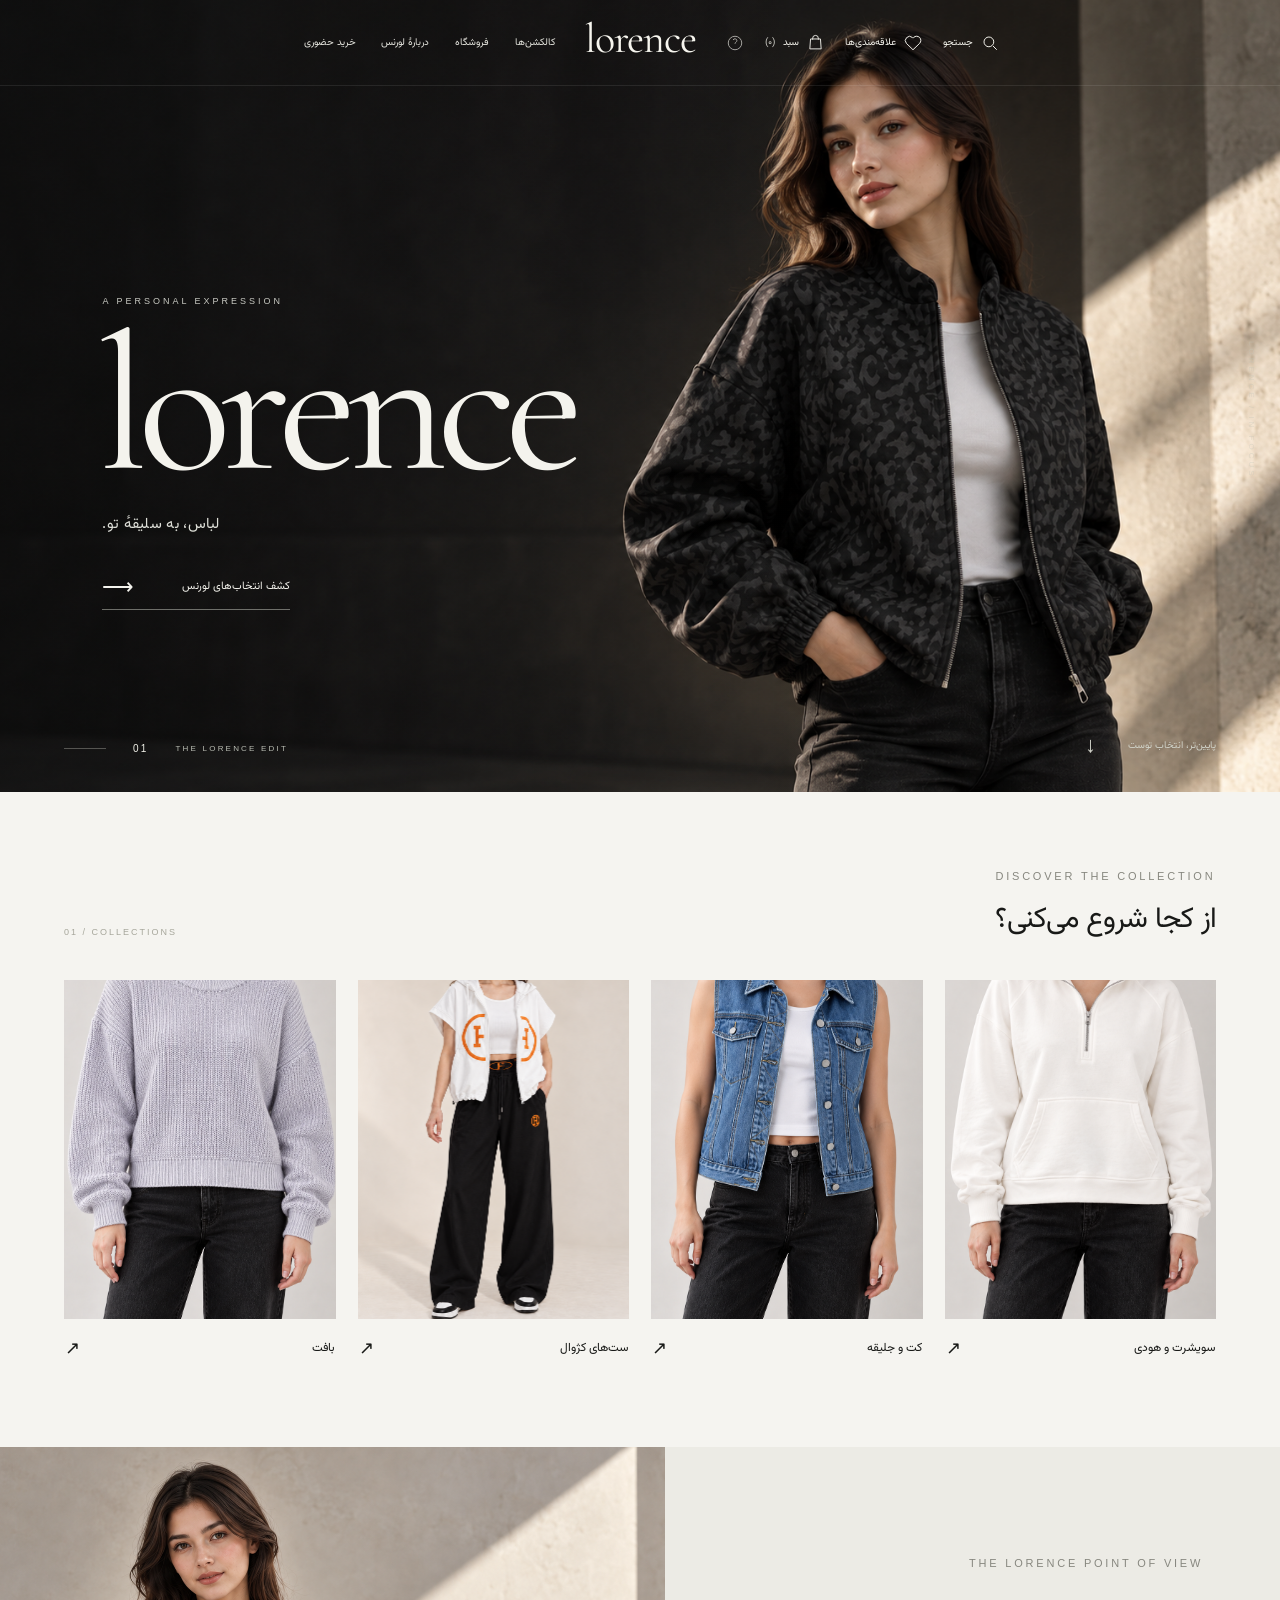
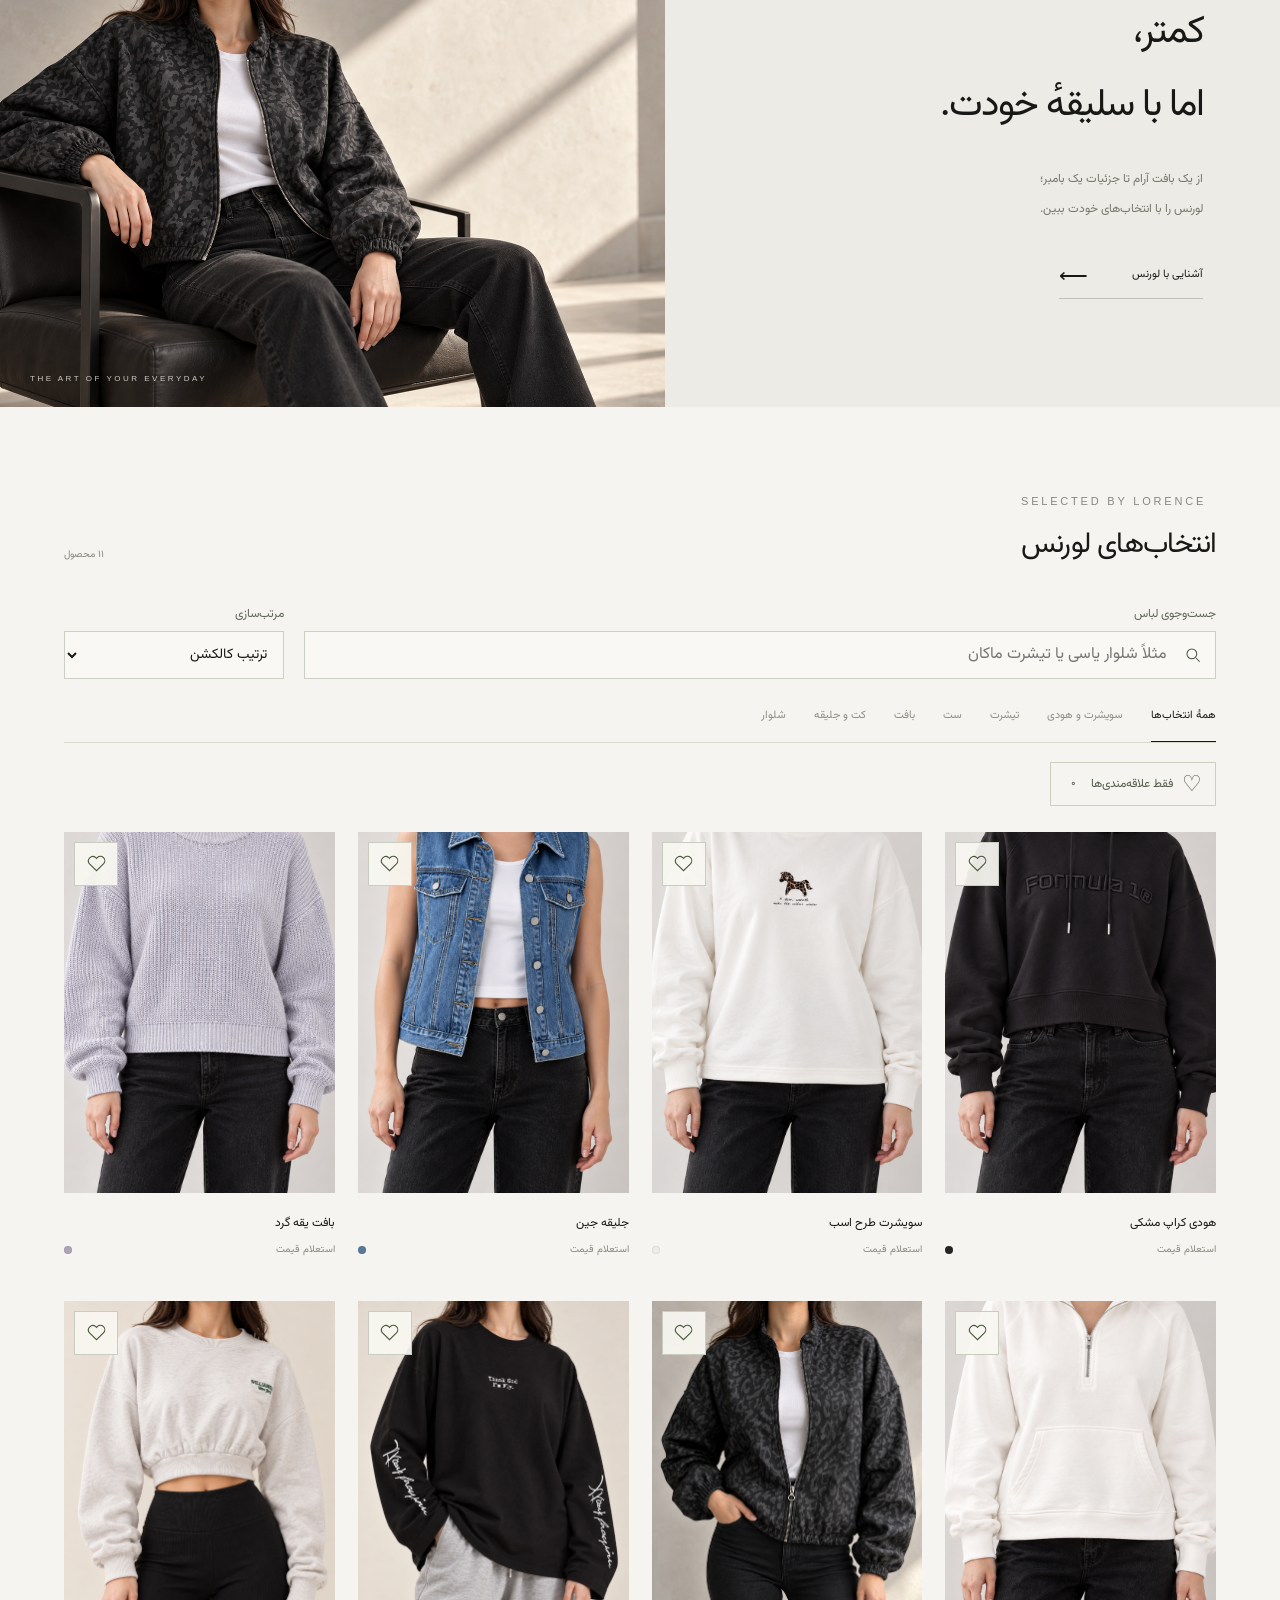
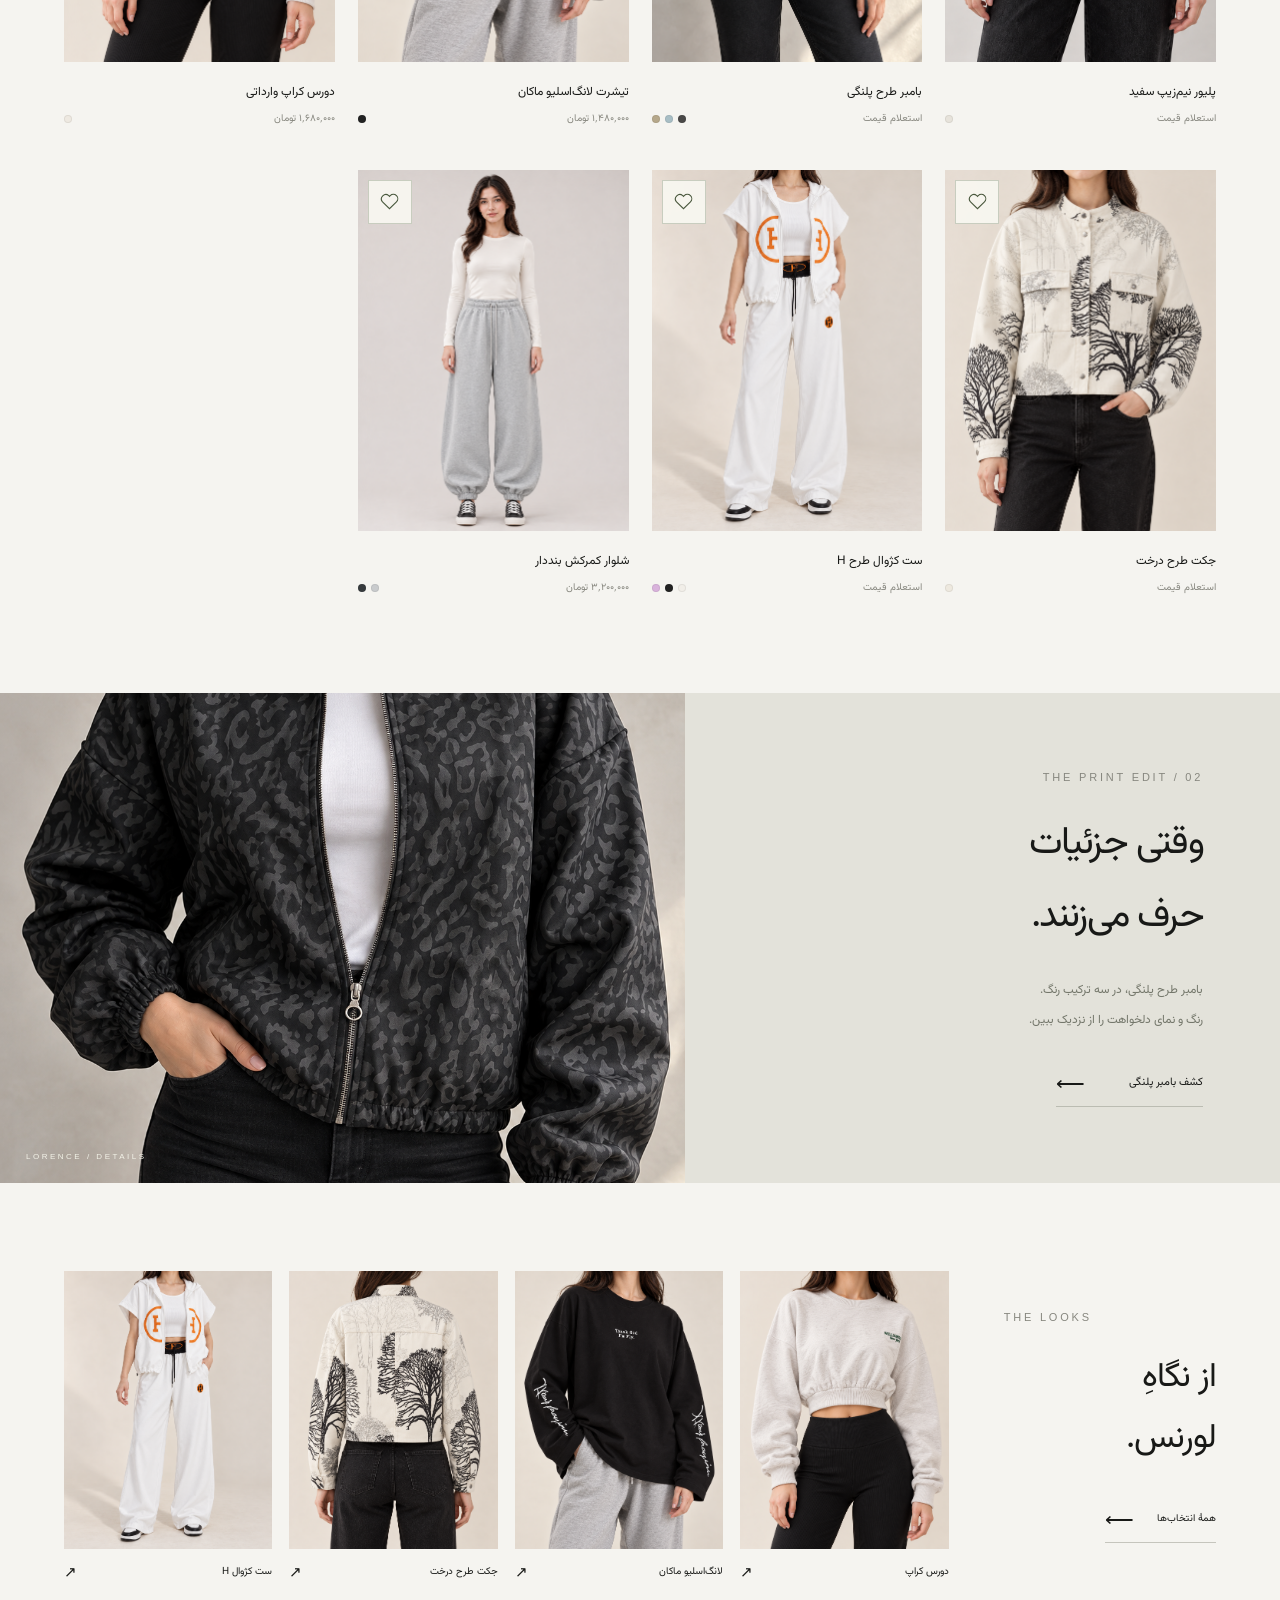
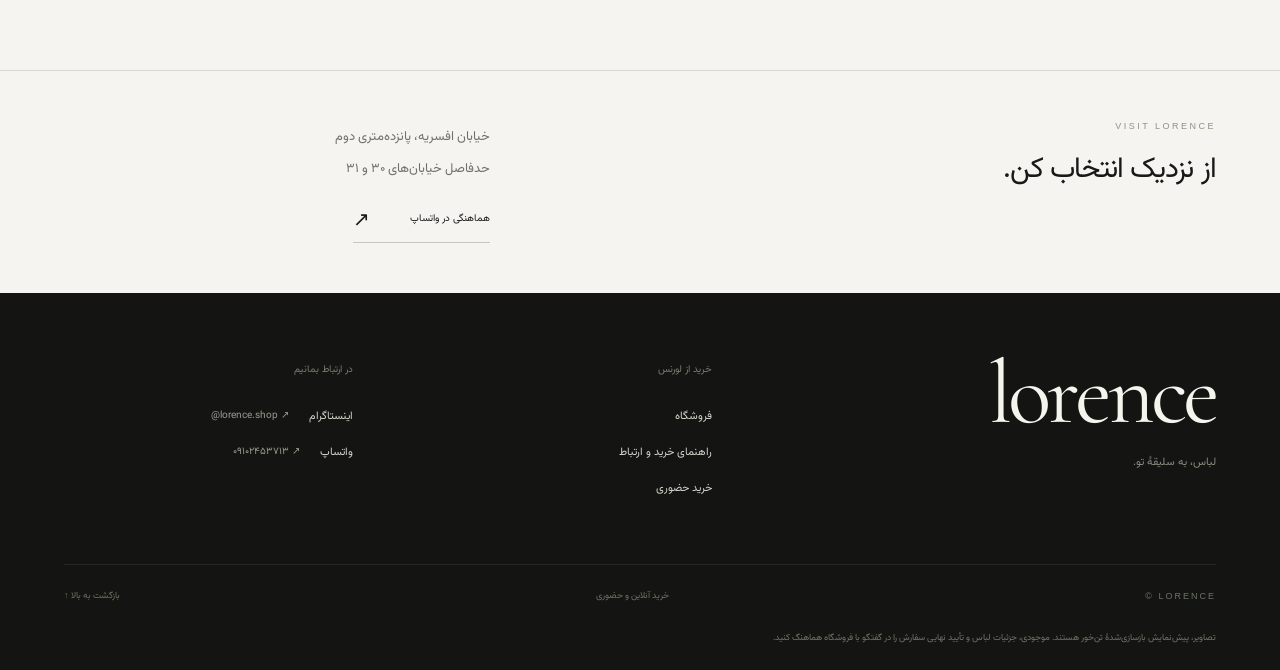
==== index.html @ 07d27336 "Add two-color drawstring trousers at 3200000 toman" ====
<!doctype html>
<html lang="fa" dir="rtl"><meta charset="utf-8"><meta name="viewport" content="width=device-width, initial-scale=1"><title>LORENCE — لورنس</title>
<style>
*{box-sizing:border-box}html{scroll-behavior:smooth}body{margin:0;background:#f8f6f2;color:#22201e;font:15px Tahoma,Arial,sans-serif}button,a,input{font:inherit}button,a{cursor:pointer}a{color:inherit;text-decoration:none}button{color:inherit}header{height:82px;background:#20201e;color:#fff;display:flex;align-items:center;justify-content:space-between;padding:0 5%;gap:30px}.logo{font:26px Arial;letter-spacing:9px;direction:ltr}nav{display:flex;gap:36px;font-size:13px}.tools{display:flex;gap:22px}.tools button{background:none;border:0;color:white;font-size:22px}.hero{height:620px;position:relative;overflow:hidden;background:#ddd5cb;direction:ltr}.hero .photo{position:absolute;right:0;top:0;width:60%;height:100%;overflow:hidden}.hero img{position:absolute;width:100%;height:210%;object-fit:cover;top:-70%}.hero .photo:after{content:'';position:absolute;inset:0;background:linear-gradient(90deg,#ddd5cb,transparent 35%)}.hero-copy{position:absolute;left:6%;top:22%;z-index:1}.eyebrow{font:11px Arial;letter-spacing:4px}.hero h1{font:clamp(55px,9vw,140px) Arial;letter-spacing:8px;margin:22px 0 38px;font-weight:400}.cta{background:#22201e;color:white;padding:16px 30px;border:1px solid #22201e;display:inline-flex;gap:45px;font-size:13px;direction:rtl}.hero-count{position:absolute;left:6%;bottom:35px;display:flex;align-items:center;gap:16px;font:12px Arial;letter-spacing:3px}.hero-count:after{content:'';height:1px;width:90px;background:#393731}.section{max-width:1320px;margin:auto;padding:65px 5%}.categories{display:flex;justify-content:center;gap:80px;padding-top:10px;padding-bottom:55px;border-bottom:1px solid #d9d3ca}.category{border:0;background:none;text-align:center}.round{width:106px;height:106px;border-radius:50%;overflow:hidden;position:relative;background:#e7e0d8;margin-bottom:17px}.round img{position:absolute;width:100%;height:200%;object-fit:cover;top:-66%}.section-head{display:flex;align-items:end;justify-content:space-between;margin:58px 0 28px}.section-head h2{font-size:27px;font-weight:400;margin:8px 0}.muted{color:#7d776e;font-size:12px}.filters{display:flex;gap:9px;margin:25px 0}.filters button{border:1px solid #d8d1c7;padding:9px 20px;background:none;font-size:12px}.filters button.active{background:#22201e;color:white;border-color:#22201e}.grid{display:grid;grid-template-columns:repeat(4,1fr);gap:32px 20px}.card{cursor:pointer}.frame{aspect-ratio:3/4;position:relative;overflow:hidden;background:#e4dfd7}.frame img{position:absolute;width:100%;height:153%;top:-48%;object-fit:cover;transition:transform .5s}.card:hover img{transform:scale(1.035)}.tag{position:absolute;top:12px;right:12px;background:#f8f6f2d9;padding:7px 10px;font-size:10px}.card h3{font-size:14px;font-weight:400;margin:18px 0 12px}.card-bottom{display:flex;justify-content:space-between;align-items:center}.swatches{display:flex;gap:5px}.dot{width:10px;height:10px;border-radius:100%;background:var(--c);border:1px solid #0002}.editorial{display:grid;grid-template-columns:1fr 1fr;background:#e9e3da;margin-top:70px;min-height:420px}.editorial .frame{aspect-ratio:auto;min-height:420px}.editorial img{height:180%;top:-65%}.editorial-copy{padding:65px 15%;display:flex;flex-direction:column;justify-content:center;align-items:start}.editorial h2{font-size:32px;font-weight:400;line-height:1.8;margin:18px 0 30px}footer{background:#22201e;color:white;padding:42px 5%;display:flex;justify-content:space-between;align-items:center;margin-top:20px}footer small{font-size:11px;color:#bcb6ad}.note{text-align:center;padding:20px;color:#827b71;font-size:11px;line-height:1.9}dialog{border:0;background:#f8f6f2;padding:0;width:min(960px,94vw);max-height:92vh;overflow:auto}dialog::backdrop{background:#0009;backdrop-filter:blur(4px)}.close{position:absolute;left:16px;top:12px;background:#faf8f3;border:0;width:35px;height:35px;font-size:22px;z-index:5}.detail{display:grid;grid-template-columns:1fr 1fr}.detail-info{padding:70px 35px}.detail h2{font-weight:400;font-size:26px}.mainpic{position:relative;aspect-ratio:3/4;overflow:hidden;background:#e2ddd5}.mainpic img{position:absolute;width:100%;height:153%;top:-48%;object-fit:cover}.mainpic.bomber img{height:100%;top:0}.thumbs{display:flex;gap:8px;padding:12px}.thumbs button{width:60px;height:70px;overflow:hidden;border:1px solid #ccc;padding:0;background:none}.thumbs img{width:100%;height:100%;object-fit:cover}.colors{display:flex;gap:12px;margin:25px 0}.colors button{width:30px;height:30px;border-radius:50%;border:4px solid #f8f6f2;outline:1px solid #aaa;background:var(--c)}.colors button.selected{outline:2px solid #222}.disabled{width:100%;padding:15px;background:#ded9d0;border:0;color:#666;margin:14px 0}.detail-info p{font-size:12px;line-height:2;color:#777}input{width:100%;padding:14px;background:#faf8f5;border:1px solid #cbc2b7}.gallery-controls{display:flex;justify-content:space-between;padding:0 12px 12px}.gallery-controls button{background:none;border:1px solid #ccc;padding:6px 18px}
@media(max-width:700px){header{height:66px;padding:0 6%}.logo{font-size:20px;letter-spacing:5px}nav{display:none}.tools{gap:15px}.hero{height:530px}.hero .photo{width:100%}.hero img{height:185%;top:-56%}.hero .photo:after{background:linear-gradient(0deg,#ddd5cbf0,transparent 60%)}.hero-copy{top:auto;bottom:70px;left:7%}.hero h1{font-size:54px;letter-spacing:5px;margin:10px 0 22px}.hero .eyebrow{display:none}.hero-count{bottom:25px;left:7%}.section{padding:35px 6%}.categories{gap:24px;padding-bottom:30px}.round{width:75px;height:75px}.category{font-size:11px}.section-head{margin-top:35px}.section-head h2{font-size:23px}.grid{grid-template-columns:repeat(2,1fr);gap:30px 13px}.filters{gap:6px;flex-wrap:wrap}.filters button{padding:8px 12px}.card h3{font-size:12px}.card-bottom{font-size:10px}.editorial{margin-top:40px;min-height:260px}.editorial .frame{min-height:260px}.editorial-copy{padding:25px 15%}.editorial h2{font-size:21px}.editorial .cta{padding:12px;gap:15px;font-size:11px}footer{gap:25px;flex-wrap:wrap}.detail{grid-template-columns:1fr}.detail-info{padding:20px 25px}.mainpic{max-height:460px;aspect-ratio:3/4}.note{padding:15px 7%}}
.frame.clean img,.mainpic.clean img{height:100%;top:0;object-fit:contain}.thumbs{overflow-x:auto}.thumbs button{flex-shrink:0}.preview-note{font-size:11px!important;color:#8c8378!important}.colors button:focus-visible{outline:2px solid #222;outline-offset:4px}
.visit{border-top:1px solid #d9d3ca;display:flex;align-items:center;justify-content:space-between;gap:28px;padding-top:38px;padding-bottom:38px}.visit h2{font-size:25px;font-weight:400;margin:10px 0 0}.visit address{font-style:normal;line-height:2.1;font-size:15px}.visit-label{font-size:11px;color:#827b71;letter-spacing:2px;direction:ltr;text-align:right}@media(max-width:700px){.visit{display:block}.visit address{margin-top:20px;font-size:14px}.visit h2{font-size:23px}}

.tools{align-items:center}.tools .bag-button{position:relative;display:flex;align-items:center;gap:5px;font-size:11px;padding:5px}.bag-button svg{width:23px;height:23px}.basket-count{min-width:17px;height:17px;border-radius:50%;background:#e5dace;color:#222;display:inline-flex;align-items:center;justify-content:center;font-size:10px}.tools .menu-button{display:none}.request-label{display:block;font-size:12px;margin:24px 0 10px}.size-request{font-size:13px;width:100%;margin-bottom:10px}.detail-info .request-help{font-size:11px;margin:0 0 18px;line-height:1.9}.add-request{width:100%;display:block;text-align:center;background:#22201e;color:#fff;border:1px solid #22201e;padding:16px;cursor:pointer}.add-request:hover{background:#423c35}.basket-dialog{width:min(640px,94vw);padding:48px 30px 30px}.basket-dialog h2,.mobile-menu h2{font-size:23px;font-weight:400;margin:0 0 12px}.basket-intro{font-size:12px;color:#797166;line-height:2;margin:0 0 22px}.basket-empty{padding:35px 0;text-align:center;font-size:14px;line-height:2}.basket-row{display:grid;grid-template-columns:74px 1fr;gap:15px;padding:20px 0;border-top:1px solid #ddd6cb}.basket-row img{width:74px;height:96px;object-fit:cover;background:#e2ddd5}.basket-row h3{font-size:14px;font-weight:400;margin:0 0 9px}.basket-row p{font-size:11px;color:#796f62;line-height:1.9;margin:3px 0}.basket-controls{display:flex;align-items:center;gap:10px;margin-top:12px}.basket-controls button{width:30px;height:30px;background:transparent;border:1px solid #cfc6b9}.basket-controls button:disabled{opacity:.4;cursor:default}.basket-controls .remove-item{width:auto;height:auto;border:0;color:#7c5146;padding:5px;margin-inline-start:auto;font-size:11px}.basket-summary{border-top:1px solid #cfc6b9;padding:20px 0;line-height:2;font-size:13px}.basket-summary p{margin:3px 0}.basket-summary small{font-size:11px;color:#7b7367}.basket-actions{display:grid;gap:10px}.basket-actions button,.basket-actions a{padding:14px;text-align:center;border:1px solid #22201e;background:transparent;font-size:13px}.basket-actions .primary{background:#22201e;color:#fff}.basket-status{font-size:12px;line-height:2;min-height:24px;color:#645849;margin:12px 0}.manual-copy{margin-top:10px}.manual-copy label{display:block;font-size:12px;margin-bottom:10px}.manual-copy textarea{width:100%;min-height:180px;border:1px solid #cec5b9;background:#fffdf9;padding:12px;font:12px Tahoma;line-height:2;color:#222;resize:vertical}.toast{position:fixed;inset-inline:20px;bottom:24px;margin:auto;width:max-content;max-width:calc(100% - 40px);background:#22201ef5;color:#fff;padding:14px 20px;font-size:12px;line-height:1.8;z-index:1000;box-shadow:0 4px 18px #0002;pointer-events:none}.mobile-menu{width:min(380px,92vw);padding:45px 26px 25px}.mobile-menu a{display:block;border-bottom:1px solid #ddd4c9;padding:16px 0;font-size:14px}.order-guide{border-top:1px solid #ded6ca;padding-top:24px;margin-top:22px}.order-guide summary{font-size:12px;cursor:pointer}.order-guide ol{font-size:12px;line-height:2.2;padding-inline-start:22px;color:#73695d}.continue-shopping{border:1px solid #222;background:none;padding:12px 24px;margin-top:15px}.basket-dialog [hidden]{display:none!important}@media(max-width:700px){.tools{gap:10px}.tools .menu-button{display:inline-block;font-size:22px;padding:5px}.tools .bag-button{font-size:10px}.bag-button svg{width:22px;height:22px}.basket-dialog{padding:48px 22px 24px}.basket-row{gap:12px;grid-template-columns:66px 1fr}.basket-row img{width:66px;height:90px}.toast{bottom:16px}.detail-info{padding-bottom:30px}header{gap:10px}}@media(prefers-reduced-motion:reduce){html{scroll-behavior:auto}*,*:before,*:after{transition:none!important}}
.view-basket{width:100%;padding:14px;border:1px solid #cfc6b9;background:transparent;font-size:12px;margin-top:10px}#productBasketStatus{min-height:20px;color:#625949}
.contact-pending{font-size:11px!important;color:#807565;line-height:2;text-align:right;margin:4px 0}.manual-product-link{font-size:11px;padding:10px;margin:10px 0;background:#fffdf9;border:1px solid #d2c7b9;direction:ltr;text-align:left;user-select:all;overflow-wrap:anywhere}
select.size-request{padding:14px;background:#faf8f5;color:#222;border:1px solid #cbc2b7}.add-request:disabled{background:#ded9d0;border-color:#ded9d0;color:#796f62;cursor:default}
[hidden]{display:none!important}
.guide-inline-link{display:inline-block;font-size:12px;margin-top:16px;border-bottom:1px solid #8f8374;line-height:2}footer{gap:20px;flex-wrap:wrap}@media(max-width:1000px){header nav{display:none}.tools .menu-button{display:inline-block}}
</style>
<link rel="stylesheet" href="request-flow.css">
<link rel="stylesheet" href="editorial.css">
<a class="skip-link" href="#shop">رفتن به محصولات</a>
<header class="site-header" id="siteHeader">
  <nav aria-label="منوی اصلی"><a href="#discover">کالکشن‌ها</a><a href="#shop">فروشگاه</a><a href="guide.html">دربارهٔ لورنس</a><a href="#visit">خرید حضوری</a></nav>
  <a class="logo" href="#" aria-label="لورنس، صفحهٔ اصلی">LORENCE</a>
  <div class="tools">
    <button class="search-button" aria-label="جستجو" id="searchToggle" aria-controls="shopSearch"><svg viewBox="0 0 24 24" fill="none" stroke="currentColor" stroke-width="1.3" aria-hidden="true"><circle cx="10.5" cy="10.5" r="6.5"/><path d="m16 16 5 5"/></svg><span class="tool-caption">جستجو</span></button>
    <button type="button" class="favorites-button" id="favoritesOpen" aria-label="دیدن علاقه‌مندی‌ها" aria-controls="grid"><svg viewBox="0 0 24 24" fill="none" stroke="currentColor" stroke-width="1.3" aria-hidden="true"><path d="M20.8 4.6a5.6 5.6 0 0 0-7.9 0l-.9.9-.9-.9a5.6 5.6 0 0 0-7.9 7.9L12 21l8.8-8.5a5.6 5.6 0 0 0 0-7.9Z"/></svg><span class="tool-caption">علاقه‌مندی‌ها</span><span id="favoritesCount" class="favorites-count" aria-hidden="true" hidden></span></button>
    <button class="bag-button" id="basketOpen" aria-label="سبد انتخاب‌ها، ۰ مورد"><svg viewBox="0 0 24 24" fill="none" stroke="currentColor" stroke-width="1.3" aria-hidden="true"><path d="M5 7h14l1 14H4L5 7Z"/><path d="M8 8V6a4 4 0 0 1 8 0v2"/></svg><span class="tool-caption">سبد</span><span class="basket-count" id="basketCount">۰</span></button>
    <button class="help-button" aria-label="راهنمای درخواست" id="guide"><svg viewBox="0 0 24 24" fill="none" stroke="currentColor" stroke-width="1.3" aria-hidden="true"><circle cx="12" cy="12" r="9"/><path d="M9.5 8a2.6 2.6 0 0 1 5 .8c0 2-2.5 2.1-2.5 4.2m0 3v.1"/></svg></button>
    <button class="menu-button" id="menuOpen" aria-label="بازکردن منو"><svg viewBox="0 0 24 24" fill="none" stroke="currentColor" stroke-width="1.3" aria-hidden="true"><path d="M3 7h18M3 16h18"/></svg></button>
  </div>
</header>
<main>
  <section class="hero" aria-labelledby="heroTitle">
    <div class="photo"><img src="assets/lorence-campaign-hero.png" alt="کمپین تصویری لورنس با لباس مشکی و نور معماری" fetchpriority="high" decoding="async"></div>
    <div class="hero-copy"><span class="eyebrow">A PERSONAL EXPRESSION</span><h1 id="heroTitle">LORENCE</h1><p>لباس، به سلیقهٔ تو.</p><a class="hero-link" href="#discover">کشف انتخاب‌های لورنس <span aria-hidden="true">⟶</span></a></div>
    <div class="hero-edition" aria-hidden="true"><span>01</span><span>THE LORENCE EDIT</span></div>
    <a class="scroll-cue" href="#discover"><span>پایین‌تر، انتخاب توست</span><span aria-hidden="true">↓</span></a>
    <div class="hero-side" aria-hidden="true">LORENCE / IN FOCUS</div>
  </section>

  <section class="section discovery" id="discover" aria-labelledby="discoverTitle">
    <div class="discovery-head" data-reveal><div><span class="eyebrow muted">DISCOVER THE COLLECTION</span><h2 id="discoverTitle">از کجا شروع می‌کنی؟</h2></div><span class="section-index" aria-hidden="true">01 / COLLECTIONS</span></div>
    <div class="categories" data-reveal>
      <button type="button" class="category" data-filter="سویشرت" aria-label="دیدن سویشرت و هودی"><span class="round"><img src="assets/quarter-zip-white.png" alt="نیم‌زیپ سفید" loading="lazy"></span><span class="category-caption"><span>سویشرت و هودی</span><span aria-hidden="true">↗</span></span></button>
      <button type="button" class="category" data-filter="کت" aria-label="دیدن کت و جلیقه"><span class="round"><img src="assets/denim-vest-blue.png" alt="جلیقه جین" loading="lazy"></span><span class="category-caption"><span>کت و جلیقه</span><span aria-hidden="true">↗</span></span></button>
      <button type="button" class="category" data-filter="ست" aria-label="دیدن ست‌ها"><span class="round full"><img src="assets/h-set-clean-black.png" alt="ست کژوال طرح H با شلوار مشکی" loading="lazy"></span><span class="category-caption"><span>ست‌های کژوال</span><span aria-hidden="true">↗</span></span></button>
      <button type="button" class="category" data-filter="بافت" aria-label="دیدن بافت‌ها"><span class="round"><img src="assets/knit-pullover-lilac-gray.png" alt="بافت یقه گرد یاسی" loading="lazy"></span><span class="category-caption"><span>بافت</span><span aria-hidden="true">↗</span></span></button>
    </div>
  </section>

  <section class="story-section" aria-labelledby="storyTitle" data-reveal>
    <figure class="story-photo"><img src="assets/lorence-campaign-story.png" alt="قاب مجله‌ای از استایل لورنس" loading="lazy" decoding="async"><figcaption>THE ART OF YOUR EVERYDAY</figcaption></figure>
    <div class="story-copy"><span class="eyebrow muted">THE LORENCE POINT OF VIEW</span><h2 id="storyTitle">کمتر،<br>اما با سلیقهٔ خودت.</h2><p>از یک بافت آرام تا جزئیات یک بامبر؛<br>لورنس را با انتخاب‌های خودت ببین.</p><a class="text-link" href="guide.html">آشنایی با لورنس <span aria-hidden="true">⟵</span></a></div>
  </section>

  <section class="section product-section" id="shop" aria-labelledby="shopTitle">
    <div class="section-head" data-reveal><div><span class="eyebrow muted">SELECTED BY LORENCE</span><h2 id="shopTitle" tabindex="-1">انتخاب‌های لورنس</h2></div><span class="muted" id="count" role="status" aria-atomic="true">۱۱ محصول</span></div>
    <div class="shop-controls" id="shopSearch">
      <form id="shopSearchForm" role="search" aria-label="جست‌وجوی محصولات">
        <label class="shop-control-label" for="search">جست‌وجوی لباس</label>
        <div class="shop-search-field">
          <button type="submit" aria-label="دیدن نتیجه‌های جست‌وجو"><svg viewBox="0 0 24 24" fill="none" stroke="currentColor" stroke-width="1.4" aria-hidden="true"><circle cx="10.5" cy="10.5" r="6.5"/><path d="m16 16 5 5"/></svg></button>
          <input type="search" id="search" placeholder="مثلاً شلوار یاسی یا تیشرت ماکان" maxlength="120" autocomplete="off" enterkeyhint="search" aria-controls="grid">
          <button type="button" id="clearSearch" aria-label="پاک کردن جست‌وجو" hidden>×</button>
        </div>
      </form>
      <div class="shop-sort">
        <label class="shop-control-label" for="sortProducts">مرتب‌سازی</label>
        <select id="sortProducts" aria-controls="grid">
          <option value="featured">ترتیب کالکشن</option>
          <option value="price-asc">قیمت از کم به زیاد</option>
          <option value="price-desc">قیمت از زیاد به کم</option>
        </select>
      </div>
    </div>
    <div class="filters" role="group" aria-label="دسته‌بندی محصولات"><button type="button" class="active" data-filter="همه" aria-pressed="true">همهٔ انتخاب‌ها</button><button type="button" data-filter="سویشرت" aria-pressed="false">سویشرت و هودی</button><button type="button" data-filter="تیشرت" aria-pressed="false">تیشرت</button><button type="button" data-filter="ست" aria-pressed="false">ست</button><button type="button" data-filter="بافت" aria-pressed="false">بافت</button><button type="button" data-filter="کت" aria-pressed="false">کت و جلیقه</button><button type="button" data-filter="شلوار" aria-pressed="false">شلوار</button></div>
    <div class="favorites-view" id="favoritesView">
      <button type="button" id="favoritesOnly" class="favorites-filter" aria-pressed="false" aria-controls="grid"><span aria-hidden="true">♡</span> فقط علاقه‌مندی‌ها <span id="favoritesTotal">۰</span></button>
      <p id="favoritesContext" hidden>انتخاب‌های ذخیره‌شده در این مرورگر</p>
    </div>
    <p id="favoritesStatus" class="visually-hidden" role="status" aria-live="polite"></p>
    <p id="favoriteStorageNotice" class="favorites-notice" hidden>ذخیرهٔ این مرورگر در دسترس نیست. انتخاب‌ها فعلاً در همین صفحه نگه‌داری می‌شوند.</p>
    <div class="grid" id="grid"></div>
    <div class="shop-empty" id="shopEmpty" hidden>
      <p class="empty">محصولی با این جست‌وجو یا دسته پیدا نشد.</p>
      <button type="button" id="resetFilters">نمایش همهٔ محصولات</button>
    </div>
  </section>

  <section class="editorial" id="collection" aria-labelledby="printTitle" data-reveal><div class="editorial-copy"><span class="eyebrow muted">THE PRINT EDIT / 02</span><h2 id="printTitle">وقتی جزئیات<br>حرف می‌زنند.</h2><p>بامبر طرح پلنگی، در سه ترکیب رنگ.<br>رنگ و نمای دلخواهت را از نزدیک ببین.</p><button class="text-link" id="bomber">کشف بامبر پلنگی <span aria-hidden="true">⟵</span></button></div><div class="frame"><img src="assets/charcoal-on-body.png" alt="بامبر طرح پلنگی ذغالی" loading="lazy"><span class="photo-index" aria-hidden="true">LORENCE / DETAILS</span></div></section>

  <section class="section collection-strip" aria-labelledby="looksTitle" data-reveal>
    <div class="strip-title"><span class="eyebrow muted">THE LOOKS</span><h2 id="looksTitle">از نگاهِ<br>لورنس.</h2><a class="text-link" href="#shop">همهٔ انتخاب‌ها <span aria-hidden="true">⟵</span></a></div>
    <div class="looks">
      <a class="look" data-editorial-product="crop-imported" href="?product=crop-imported&amp;color=%D8%B1%D9%88%D8%B4%D9%86"><figure><img src="assets/crop-clean-front.png" alt="دورس کراپ وارداتی روشن" loading="lazy"></figure><span>دورس کراپ <span aria-hidden="true">↗</span></span></a>
      <a class="look" data-editorial-product="makan-longsleeve" href="?product=makan-longsleeve&amp;color=%D9%85%D8%B4%DA%A9%DB%8C"><figure><img src="assets/makan-clean-front.png" alt="تیشرت لانگ‌اسلیو ماکان مشکی" loading="lazy"></figure><span>لانگ‌اسلیو ماکان <span aria-hidden="true">↗</span></span></a>
      <a class="look" data-editorial-product="tree-jacket" href="?product=tree-jacket&amp;color=%D8%B1%D9%88%D8%B4%D9%86"><figure><img src="assets/tree-clean-back.png" alt="نمای پشت جکت طرح درخت" loading="lazy"></figure><span>جکت طرح درخت <span aria-hidden="true">↗</span></span></a>
      <a class="look" data-editorial-product="h-set" href="?product=h-set&amp;color=%D8%B4%D9%84%D9%88%D8%A7%D8%B1%20%D8%B3%D9%81%DB%8C%D8%AF"><figure><img src="assets/h-set-clean-white.png" alt="ست کژوال طرح H با شلوار سفید" loading="lazy"></figure><span>ست کژوال H <span aria-hidden="true">↗</span></span></a>
    </div>
  </section>

  <section class="section visit" id="visit" aria-labelledby="visitTitle"><div><div class="visit-label">VISIT LORENCE</div><h2 id="visitTitle">از نزدیک انتخاب کن.</h2></div><div class="visit-info"><address>خیابان افسریه، پانزده‌متری دوم<br>حدفاصل خیابان‌های ۳۰ و ۳۱</address><a class="text-link" href="https://wa.me/989102453713" target="_blank" rel="noopener">هماهنگی در واتساپ <span aria-hidden="true">↗</span></a></div></section>
</main>
<footer class="site-footer">
  <div class="footer-brand"><a class="logo" href="#">LORENCE</a><p>لباس، به سلیقهٔ تو.</p></div>
  <div class="footer-column"><span class="footer-label">خرید از لورنس</span><a href="#shop">فروشگاه</a><a href="guide.html">راهنمای خرید و ارتباط</a><a href="#visit">خرید حضوری</a></div>
  <div class="footer-column"><span class="footer-label">در ارتباط بمانیم</span><a href="https://www.instagram.com/lorence.shop/" target="_blank" rel="noopener">اینستاگرام <span dir="ltr">@lorence.shop ↗</span></a><a href="https://wa.me/989102453713" target="_blank" rel="noopener">واتساپ <span dir="ltr">۰۹۱۰۲۴۵۳۷۱۳ ↗</span></a></div>
  <div class="footer-bottom"><span dir="ltr">© LORENCE</span><span>خرید آنلاین و حضوری</span><a href="#">بازگشت به بالا ↑</a></div>
</footer>
<div class="note">تصاویر، پیش‌نمایش بازسازی‌شدهٔ تن‌خور هستند. موجودی، جزئیات لباس و تأیید نهایی سفارش را در گفتگو با فروشگاه هماهنگ کنید.</div>
<dialog id="product" aria-labelledby="productTitle"><div class="dialog-toolbar"><button class="close" aria-label="بستن">×</button></div><div class="detail"><div><div class="mainpic"><img id="detailImage" alt=""></div><div class="thumbs"></div><div class="gallery-controls"><button id="previous" aria-label="تصویر قبلی">→</button><span id="position" class="muted"></span><button id="next" aria-label="تصویر بعدی">←</button></div></div><div class="detail-info"><span class="eyebrow muted">LORENCE / COLLECTION</span><h2 id="productTitle"></h2><p id="productPrice">استعلام قیمت</p><p id="productDescription"></p><div class="colors"></div><p id="colorLabel"></p><label class="request-label" for="requestedSize">سایز موردنظر (اختیاری)</label><input class="size-request" id="requestedSize" aria-describedby="productSizeHelp" maxlength="40" placeholder="مثلاً اندازهٔ دلخواه یا راهنمایی برای سایز"><select class="size-request" id="requestedSizeOptions" hidden aria-label="سایز موردنظر" aria-describedby="productSizeHelp"></select><p id="productSizeHelp" class="size-help"></p><p id="productStock" class="request-help stock-state" role="status" aria-live="polite"></p><p class="request-help">سایز، قیمت نهایی و موجودی هنگام گفتگو با فروشگاه تأیید می‌شوند.</p><button class="add-request" id="addRequest">افزودن به سبد انتخاب‌ها</button><button class="view-basket" id="viewBasket">مشاهدهٔ سبد انتخاب‌ها</button><button type="button" class="view-basket product-favorite" id="productFavoriteToggle" aria-pressed="false">ذخیره در علاقه‌مندی‌ها</button><button class="view-basket" id="copyProductLink">کپی لینک این محصول</button><p id="productBasketStatus" role="status" aria-live="polite"></p><p class="preview-note" id="productPreviewNote"></p><details><summary>راهنمای اندازه</summary><p>برای انتخاب سایز، متن درخواست را برای فروشگاه بفرستید و اندازه‌های دقیق لباس را بپرسید.</p></details></div></div></dialog>

<dialog id="basketDialog" class="basket-dialog" aria-labelledby="basketTitle"><div class="dialog-toolbar"><button class="close" id="basketClose" aria-label="بستن سبد">×</button></div><div class="basket-content"><p id="basketFeedback" class="basket-feedback" role="status" aria-live="polite"></p><h2 id="basketTitle">سبد انتخاب‌های شما</h2><p class="basket-intro">متن درخواست را آماده کنید و برای فروشگاه بفرستید. انتخاب کالا به معنی تأیید موجودی یا ثبت سفارش نیست.</p><div id="basketItems"></div><div id="basketSummary" class="basket-summary" hidden></div><div id="basketActions" class="basket-actions" hidden><button class="primary" id="completeRequest">تکمیل درخواست خرید</button><button id="copyRequest">کپی سریع انتخاب‌ها</button><button id="continueShopping">ادامهٔ خرید</button></div><p id="basketStatus" class="basket-status" role="status" aria-live="polite"></p><div class="manual-copy" id="manualCopy" hidden><label for="requestText">متن زیر را انتخاب و کپی کنید:</label><textarea id="requestText" readonly></textarea></div><details class="order-guide" id="requestGuide"><summary>چطور درخواست بدهم؟</summary><ol><li>لباس، رنگ و تعداد موردنظر را انتخاب کنید.</li><li>برای افزودن مشخصات و روش تحویل، «تکمیل درخواست خرید» را بزنید؛ سپس متن آماده را کپی کنید.</li><li>قیمت نهایی، سایز، موجودی و روش تحویل را با فروشگاه نهایی کنید.</li></ol><a class="guide-inline-link" href="guide.html">راهنمای کامل خرید و ارتباط ↗</a></details></div></dialog>
<dialog id="requestDialog" class="request-flow" aria-labelledby="requestTitle">
<div class="dialog-toolbar"><button type="button" class="close" id="requestClose" aria-label="بازگشت به سبد">×</button></div>
<div class="request-content">
<div class="flow-step">۱ · انتخاب لباس &nbsp; / &nbsp; ۲ · تکمیل درخواست</div>
<h2 id="requestTitle">تکمیل درخواست خرید</h2>
<p class="flow-intro">این اطلاعات به متن درخواست اضافه می‌شود. موجودی، مبلغ نهایی و روش تحویل را فروشگاه تأیید می‌کند.</p>
<p id="requestSelectionSummary" class="flow-context"></p>
<p id="requestEmpty" class="flow-empty" hidden>سبد شما خالی شده است. برای انتخاب لباس به سبد برگردید.</p>
<form id="requestForm" novalidate>
<div class="flow-fields">
<div class="flow-field"><label for="requestName">نام شما (اختیاری)</label><input id="requestName" name="customer-name" autocomplete="name" maxlength="80"></div>
<div class="flow-field"><label for="requestPhone">شماره تماس (اختیاری)</label><input id="requestPhone" name="customer-phone" type="tel" autocomplete="tel" maxlength="40" placeholder="09… یا +98…" aria-describedby="requestPhoneHelp requestPhoneError"><p id="requestPhoneHelp" class="flow-help">شمارهٔ همراه ایران یا شمارهٔ بین‌المللی با +</p><p id="requestPhoneError" class="flow-error" aria-live="polite"></p></div>
</div>
<div class="flow-field"><label for="requestFulfillment">روش تحویل موردنظر</label><select id="requestFulfillment" name="fulfillment"><option value="ask">هماهنگی با فروشگاه</option><option value="pickup">خرید حضوری</option><option value="delivery">درخواست ارسال</option></select></div>
<div id="requestPickup" class="flow-pickup" hidden><strong>آدرس فروشگاه برای خرید حضوری</strong><address>خیابان افسریه، پانزده‌متری دوم، حدفاصل خیابان‌های ۳۰ و ۳۱</address><div class="flow-help">پیش از مراجعه، موجودی لباس را با فروشگاه هماهنگ کنید.</div></div>
<div id="requestCityField" class="flow-field" hidden><label for="requestCity">شهر مقصد</label><input id="requestCity" name="destination-city" autocomplete="address-level2" maxlength="80" aria-describedby="requestCityHelp requestCityError"><p id="requestCityHelp" class="flow-help">فعلاً نام شهر کافی است. امکان ارسال و هزینهٔ آن با فروشگاه هماهنگ می‌شود.</p><p id="requestCityError" class="flow-error" aria-live="polite"></p></div>
<div class="flow-field"><label for="requestNote">توضیح برای فروشگاه (اختیاری)</label><textarea id="requestNote" name="customer-note" maxlength="500" placeholder="مثلاً برای انتخاب سایز راهنمایی می‌خواهم."></textarea></div>
<button class="flow-button primary" id="prepareRequest" type="submit">آماده‌کردن متن درخواست</button>
</form>
<section id="requestPreviewPanel" class="flow-preview" aria-labelledby="requestPreviewTitle" hidden>
<h3 id="requestPreviewTitle">متن آماده برای فروشگاه</h3><pre id="completeRequestPreview"></pre>
<div class="flow-buttons"><button type="button" class="flow-button primary" id="copyCompleteRequest">کپی متن کامل درخواست</button><a class="flow-button" id="orderContact" target="_blank" rel="noopener" hidden>ثبت سفارش آنلاین</a><p id="contactPending" class="contact-pending">راه ارتباطی واتساپ فروشگاه به‌زودی تکمیل می‌شود. فعلاً متن درخواست را کپی کنید.</p></div>
<div id="requestManualCopy" class="flow-field flow-manual" hidden><label for="completeRequestManual">متن زیر را انتخاب و کپی کنید:</label><textarea id="completeRequestManual" readonly></textarea></div>
</section>
<p id="requestFlowStatus" class="flow-status" role="status" aria-live="polite"></p>
<button type="button" id="requestBack" class="flow-button flow-back">بازگشت و ویرایش انتخاب‌ها</button>
<p class="flow-privacy">اطلاعات این فرم فقط به متن درخواست اضافه می‌شود؛ سایت آن را ذخیره نمی‌کند. متن را خودتان برای فروشگاه ارسال می‌کنید و این مرحله ثبت یا تأیید سفارش نیست.</p>
</div>
</dialog>
<dialog class="mobile-menu" id="mobileMenu" aria-labelledby="menuTitle"><button class="close" id="menuClose" aria-label="بستن منو">×</button><h2 id="menuTitle">لورنس</h2><a href="#">خانه</a><a href="#shop">فروشگاه</a><a href="#collection">کالکشن</a><a href="#visit">خرید حضوری</a><a href="guide.html">راهنمای خرید</a><a href="https://www.instagram.com/lorence.shop/" target="_blank" rel="noopener">اینستاگرام لورنس ↗</a></dialog><div id="basketToast" class="toast" role="status" aria-live="polite" hidden></div>
<script src="request-details.js"></script>
<script src="catalog.js"></script><script src="catalog-schema.js"></script>
<script>
let catalogLoadError=false;
const catalogState=(()=>{try{if(typeof lorenceCatalog==='undefined'||typeof validateCatalog!=='function')throw new Error('Catalog resources unavailable');return validateCatalog(lorenceCatalog)}catch{catalogLoadError=true;return {version:1,products:[]}}})();
const products=catalogState.products.map(p=>[p.name,p.variants[0].images[0],p.category,p.variants[0].hex,p.priceToman,p.variants[0].images,p.description,{id:p.id,clean:p.frame==='full',visible:p.visible,colors:p.variants.map(v=>({label:v.label,hex:v.hex,files:v.images,sizes:v.sizes,stock:v.stock}))}]);
const price=p=>p[4]?p[4].toLocaleString('fa-IR')+' تومان':'استعلام قیمت';
const isSoldOut=p=>!!p[7]?.colors?.length&&p[7].colors.every(color=>color.stock===0);
const htmlText=value=>String(value).replace(/[&<>"']/g,c=>({'&':'&amp;','<':'&lt;','>':'&gt;','"':'&quot;',"'":'&#39;'}[c]));
let filter='همه';
const grid = document.querySelector('#grid');
const dialog = document.querySelector('dialog');
const shop = document.querySelector('#shop');
const shopTitle = document.querySelector('#shopTitle');
const searchInput = document.querySelector('#search');
const sortProducts = document.querySelector('#sortProducts');
const clearSearch = document.querySelector('#clearSearch');
const shopEmpty = document.querySelector('#shopEmpty');
const emptyMessage = document.querySelector('.empty');
const resetFilters = document.querySelector('#resetFilters');
const favoritesOnlyButton = document.querySelector('#favoritesOnly');
const favoritesStorageKey = 'lorence-favorites-v1';
let favoritesOnly = false;
let favoriteIds = [];
let favoriteStorageUnavailable = false;

function sanitizeFavorites(raw) {
  if (!Array.isArray(raw)) return [];
  const visibleIds = new Set(products.filter(product => product[7].visible).map(product => product[7].id));
  return [...new Set(raw.slice(0, 100).filter(id => typeof id === 'string' && visibleIds.has(id)))];
}

try {
  favoriteIds = sanitizeFavorites(JSON.parse(localStorage.getItem(favoritesStorageKey) || '[]'));
} catch {
  favoriteIds = [];
}

function updateFavoritesUI() {
  const total = favoriteIds.length.toLocaleString('fa-IR');
  const count = document.querySelector('#favoritesCount');
  count.textContent = total;
  count.hidden = !favoriteIds.length;
  document.querySelector('#favoritesTotal').textContent = total;
  document.querySelector('#favoritesOpen').setAttribute('aria-label', 'دیدن علاقه‌مندی‌ها، ' + total + ' لباس');
  favoritesOnlyButton.setAttribute('aria-pressed', String(favoritesOnly));
  document.querySelector('#favoritesContext').hidden = !favoritesOnly;
  document.querySelector('#favoriteStorageNotice').hidden = !favoriteStorageUnavailable;
  if (activeProduct) {
    const saved = favoriteIds.includes(activeProduct[7].id);
    const button = document.querySelector('#productFavoriteToggle');
    button.setAttribute('aria-pressed', String(saved));
    button.textContent = saved ? 'حذف از علاقه‌مندی‌ها' : 'ذخیره در علاقه‌مندی‌ها';
  }
}

function toggleFavorite(id, origin) {
  const product = products.find(item => item[7].id === id && item[7].visible);
  if (!product || catalogLoadError) return;
  const saved = favoriteIds.includes(id);
  favoriteIds = saved ? favoriteIds.filter(item => item !== id) : [...favoriteIds, id];
  try {
    localStorage.setItem(favoritesStorageKey, JSON.stringify(favoriteIds));
    favoriteStorageUnavailable = false;
  } catch {
    favoriteStorageUnavailable = true;
  }
  render();
  const message = product[0] + (saved ? ' از علاقه‌مندی‌ها حذف شد.' : ' به علاقه‌مندی‌ها اضافه شد.');
  document.querySelector('#favoritesStatus').textContent = message;
  if (origin === 'product') {
    document.querySelector('#productBasketStatus').textContent = message;
    return;
  }
  const button = document.querySelector('[data-favorite-id="' + id + '"]') || favoritesOnlyButton;
  button.focus({preventScroll: true});
}

function normalizeSearch(value) {
  return value.normalize('NFKC').toLowerCase()
    .replace(/[يى]/g, 'ی')
    .replace(/ك/g, 'ک')
    .replace(/[\u0640\u064b-\u065f\u0670]/g, '')
    .replace(/[\s\u200c\u200d–—-]+/g, ' ')
    .trim();
}

function matchingProducts() {
  const terms = normalizeSearch(searchInput.value).split(' ').filter(Boolean);
  const matches = products.filter(product => {
    if (!product[7].visible || (filter !== 'همه' && product[2] !== filter)) return false;
    if (favoritesOnly && !favoriteIds.includes(product[7].id)) return false;
    if (!terms.length) return true;
    const fields = [product[0], product[2], ...product[7].colors.map(color => color.label)]
      .map(value => normalizeSearch(value).replaceAll(' ', ''));
    return terms.every(term => fields.some(field => field.includes(term)));
  });
  if (!['price-asc', 'price-desc'].includes(sortProducts.value)) return matches;
  const direction = sortProducts.value === 'price-asc' ? 1 : -1;
  return matches.sort((a, b) => {
    if (a[4] === b[4]) return 0;
    if (a[4] === null) return 1;
    if (b[4] === null) return -1;
    return direction * (a[4] - b[4]);
  });
}

function render() {
  updateFavoritesUI();
  document.querySelector('#collection').hidden = !catalogState.products.some(product => product.id === 'bomber-leopard' && product.visible);
  if (catalogLoadError) {
    grid.innerHTML = '';
    document.querySelector('#count').textContent = '۰ محصول';
    emptyMessage.textContent = 'اطلاعات محصولات بارگذاری نشد. لطفاً صفحه را دوباره باز کنید یا از طریق اینستاگرام با فروشگاه در تماس باشید.';
    emptyMessage.setAttribute('role', 'alert');
    shopEmpty.hidden = false;
    resetFilters.hidden = true;
    document.querySelector('#shopSearch').hidden = true;
    document.querySelector('.filters').hidden = true;
    document.querySelector('#favoritesView').hidden = true;
    for (const selector of ['#searchToggle', '#favoritesOpen', '#favoritesOnly', '#productFavoriteToggle', '#basketOpen', '#guide', '#completeRequest', '#addRequest', '#viewBasket', '#copyRequest', '#copyProductLink']) {
      document.querySelector(selector).disabled = true;
    }
    document.querySelector('#basketActions').hidden = true;
    return;
  }
  const shown = matchingProducts();
  grid.innerHTML = shown.map(product => `
    <article class="card" data-id="${products.indexOf(product)}">
      <div class="frame ${product[7].clean ? 'clean' : ''}">
        <img loading="lazy" src="assets/${product[1]}" alt="${htmlText(product[0])}" ${product[7].id === 'bomber-leopard' ? 'style="height:100%;top:0"' : ''}>
        <span class="tag">مشاهدهٔ محصول ↗</span>
        ${isSoldOut(product) ? '<span class="card-stock">ناموجود</span>' : ''}
      </div>
      <h3>${htmlText(product[0])}</h3>
      <div class="card-bottom">
        <span class="muted">${price(product)}</span>
        <span class="swatches">${product[7].colors.map(color => `<i class="dot" style="--c:${color.hex}"></i>`).join('')}</span>
      </div>
      <button type="button" class="card-open" aria-label="مشاهدهٔ ${htmlText(product[0])}"></button>
      <button type="button" class="favorite-button" data-favorite-id="${product[7].id}" aria-pressed="${favoriteIds.includes(product[7].id)}" aria-label="${favoriteIds.includes(product[7].id) ? 'حذف ' : 'ذخیرهٔ '}${htmlText(product[0])}${favoriteIds.includes(product[7].id) ? ' از علاقه‌مندی‌ها' : ' در علاقه‌مندی‌ها'}"><svg viewBox="0 0 24 24" fill="none" stroke="currentColor" stroke-width="1.4" aria-hidden="true"><path d="M20.8 4.6a5.6 5.6 0 0 0-7.9 0l-.9.9-.9-.9a5.6 5.6 0 0 0-7.9 7.9L12 21l8.8-8.5a5.6 5.6 0 0 0 0-7.9Z"/></svg></button>
    </article>`).join('');
  document.querySelector('#count').textContent = shown.length.toLocaleString('fa-IR') + ' محصول';
  clearSearch.hidden = !searchInput.value;
  shopEmpty.hidden = shown.length > 0;
  const hasVisibleProducts = products.some(product => product[7].visible);
  emptyMessage.textContent = hasVisibleProducts ? 'محصولی با این جست‌وجو یا دسته پیدا نشد.' : 'فعلاً محصولی برای نمایش نیست.';
  if (favoritesOnly) {
    emptyMessage.textContent = favoriteIds.length
      ? 'در علاقه‌مندی‌ها محصولی با این جست‌وجو یا دسته پیدا نشد.'
      : 'هنوز لباسی ذخیره نکرده‌اید. برای نگه‌داشتن لباس دلخواه، قلب کنار آن را بزنید.';
  }
  resetFilters.hidden = !hasVisibleProducts;
  document.querySelectorAll('.card').forEach(card => {
    card.querySelector('.card-open').onclick = () => openProduct(Number(card.dataset.id));
    card.querySelector('.favorite-button').onclick = () => toggleFavorite(products[Number(card.dataset.id)][7].id, 'card');
  });
}

function selectCategory(category) {
  filter = category;
  document.querySelectorAll('.filters button').forEach(button => {
    const selected = button.dataset.filter === filter;
    button.classList.toggle('active', selected);
    button.setAttribute('aria-pressed', String(selected));
  });
  render();
}

document.querySelectorAll('[data-filter]').forEach(button => {
  button.onclick = () => {
    if (button.classList.contains('category')) {
      searchInput.value = '';
      favoritesOnly = false;
    }
    selectCategory(button.dataset.filter);
    shop.scrollIntoView({block: 'start'});
  };
});
searchInput.oninput = render;
sortProducts.onchange = render;
clearSearch.onclick = () => {
  searchInput.value = '';
  render();
  searchInput.focus();
};
resetFilters.onclick = () => {
  searchInput.value = '';
  sortProducts.value = 'featured';
  favoritesOnly = false;
  selectCategory('همه');
  shopTitle.focus({preventScroll: true});
  shop.scrollIntoView({block: 'start'});
};
document.querySelector('#searchToggle').onclick = () => {
  shop.scrollIntoView({block: 'start', behavior: 'instant'});
  searchInput.focus({preventScroll: true});
};
document.querySelector('#shopSearchForm').onsubmit = event => {
  event.preventDefault();
  shopTitle.focus({preventScroll: true});
  shop.scrollIntoView({block: 'start'});
};
favoritesOnlyButton.onclick = () => {
  favoritesOnly = !favoritesOnly;
  render();
};
document.querySelector('#favoritesOpen').onclick = () => {
  favoritesOnly = true;
  searchInput.value = '';
  selectCategory('همه');
  shop.scrollIntoView({block: 'start', behavior: 'instant'});
  shopTitle.focus({preventScroll: true});
};
document.querySelector('#productFavoriteToggle').onclick = () => {
  if (activeProduct) toggleFavorite(activeProduct[7].id, 'product');
};
const imageView={
 'drawstring-trousers-light.png':'نمای تن‌خور رنگ روشن', 'drawstring-trousers-dark.png':'نمای تن‌خور رنگ تیره',
 'makan-clean-front.png':'نمای جلو', 'makan-clean-detail.png':'جزئیات چاپ و بافت',
 'crop-clean-front.png':'نمای جلو', 'crop-clean-detail.png':'جزئیات لباس',
 'tree-clean-front.png':'نمای جلو', 'tree-clean-back.png':'نمای پشت',
 'h-set-clean-white.png':'تن‌خور با شلوار سفید', 'h-set-clean-black.png':'تن‌خور با شلوار مشکی', 'h-set-clean-lilac.png':'تن‌خور با شلوار یاسی'
};
let gallery=[],index=0,activeProduct=null,activeColorLabel='';
function imageAlt(file){return [activeProduct?.[0],activeColorLabel,imageView[file]||'نمای محصول'].filter(Boolean).join(' — ')}
function setImage(){const file=gallery[index];document.querySelector('#detailImage').src='assets/'+file;document.querySelector('#detailImage').alt=imageAlt(file);document.querySelector('#position').textContent=(index+1).toLocaleString('fa')+' / '+gallery.length.toLocaleString('fa');document.querySelectorAll('.thumbs button').forEach((b,i)=>{b.style.borderColor=i===index?'#222':'#ccc';b.setAttribute('aria-pressed',String(i===index))});document.querySelector('.gallery-controls').style.display=gallery.length>1?'flex':'none'}
function setGallery(files){gallery=files;index=0;document.querySelector('.thumbs').innerHTML=files.length>1?files.map((f,i)=>`<button type="button" aria-label="${htmlText(imageAlt(f))}"><img src="assets/${f}" alt="${htmlText(imageAlt(f))}"></button>`).join(''):'';document.querySelectorAll('.thumbs button').forEach((b,i)=>b.onclick=()=>{index=i;setImage()});setImage()}
function openProduct(id){
 const p=products[id];if(!p||p[7]?.visible===false)return;activeProduct=p;activeColorLabel='';
 document.querySelector('#productTitle').textContent=p[0];
 document.querySelector('#productPrice').textContent=price(p);
 document.querySelector('#productPrice').setAttribute('data-price-state',p[4]?'known':'unknown');
 document.querySelector('#productDescription').textContent=p[6]||'';document.querySelector('#productDescription').hidden=!p[6];
 document.querySelector('.mainpic').classList.toggle('clean',!!p[7]?.clean);
 document.querySelector('.mainpic').classList.toggle('bomber',p[7]?.id==='bomber-leopard');
 document.querySelector('.colors').innerHTML='';document.querySelector('#colorLabel').textContent='';
 const previewNote=document.querySelector('#productPreviewNote');
 previewNote.textContent='تصاویر، پیش‌نمایش بازسازی‌شدهٔ تن‌خور بر اساس مرجع لباس هستند.';
 let colors=p[7]?.colors;
 if(colors){colors.forEach((c,i)=>{const b=document.createElement('button');b.type='button';b.style.setProperty('--c',c.hex);b.setAttribute('aria-label',c.label);b.onclick=()=>{document.querySelectorAll('.colors button').forEach(t=>{t.classList.remove('selected');t.setAttribute('aria-pressed','false')});b.classList.add('selected');b.setAttribute('aria-pressed','true');activeColorLabel=c.label;document.querySelector('#colorLabel').textContent=(p[7]?.id==='h-set'?'ترکیب تصویر: ':'رنگ: ')+c.label+(p[7]?.id==='bomber-leopard'?' (نام موقت)':'');setGallery(c.files);updateProductAvailability()};document.querySelector('.colors').append(b);if(i===0)b.click()})}
 else setGallery(p[5]||[p[1]]);
 updateFavoritesUI();
 if(!dialog.open)dialog.showModal();
 dialog.scrollTop=0;
}
function step(n){if(!gallery.length)return;index=(index+n+gallery.length)%gallery.length;setImage()}document.querySelector('#next').onclick=()=>step(1);document.querySelector('#previous').onclick=()=>step(-1);dialog.onkeydown=e=>{if(e.target?.matches('input,textarea,select'))return;if(e.key==='ArrowLeft')step(1);if(e.key==='ArrowRight')step(-1)};let startX;document.querySelector('.mainpic').ontouchstart=e=>startX=e.changedTouches[0].clientX;document.querySelector('.mainpic').ontouchend=e=>{let d=e.changedTouches[0].clientX-startX;if(Math.abs(d)>40)step(d<0?1:-1)};document.querySelector('.close').onclick=()=>dialog.close();document.querySelector('#bomber').onclick=()=>{const n=products.findIndex(p=>p[7]?.id==='bomber-leopard');if(n>=0)openProduct(n)};document.querySelector('#guide').onclick=()=>{document.querySelector('.note').scrollIntoView({behavior:'smooth'})};render();
</script>
<script id="basket-core">
const productIds=catalogState.products.map(p=>p.id);
function catalogProduct(id){const n=productIds.indexOf(id);return n>=0&&products[n][7]?.visible!==false?products[n]:null}
function availableColors(id){const p=catalogProduct(id);if(!p)return [];return p[7]?.colors?.map(c=>c.label)||['طبق تصویر']}

function catalogVariant(id,color){return catalogProduct(id)?.[7]?.colors?.find(v=>v.label===color)||null}
function getVariantStock(id,color){return catalogVariant(id,color)?.stock??null}
function getVariantSizes(id,color){return catalogVariant(id,color)?.sizes||[]}
function sanitizeBasket(raw){
 if(!Array.isArray(raw))return [];const safe=[],used=new Map();
 for(const item of raw.slice(0,100)){
  if(!item||typeof item!=='object'||!catalogProduct(item.id)||!availableColors(item.id).includes(item.color)||!Number.isSafeInteger(item.quantity)||item.quantity<1||item.quantity>99)continue;
  const stock=getVariantStock(item.id,item.color);if(stock===0)continue;
  const group=JSON.stringify([item.id,item.color]);const entry={id:item.id,color:item.color,quantity:item.quantity,size:typeof item.size==='string'?item.size.trim().slice(0,40):''};
  const found=safe.find(row=>basketKey(row)===basketKey(entry));const free=stock===null?Infinity:Math.max(0,stock-(used.get(group)||0));const added=Math.min(entry.quantity,free,99-(found?.quantity||0));if(added<=0)continue;
  if(found)found.quantity+=added;else safe.push({...entry,quantity:added});used.set(group,(used.get(group)||0)+added);
 }return safe;
}
function basketKey(item){return JSON.stringify([item.id,item.color,item.size||''])}
function upsertBasket(items,item){return sanitizeBasket([...sanitizeBasket(items),item])}
function changeBasketQuantity(items,key,delta){
 const clean=sanitizeBasket(items);if(!Number.isSafeInteger(delta))return clean;
 return clean.flatMap(item=>{if(basketKey(item)!==key)return [item];const stock=getVariantStock(item.id,item.color);const other=clean.reduce((sum,row)=>sum+(row!==item&&row.id===item.id&&row.color===item.color?row.quantity:0),0);const max=stock===null?99:Math.min(99,stock-other);const quantity=Math.min(max,item.quantity+delta);return quantity>0?[{...item,quantity}]:[]});
}
function summaryFor(items){return sanitizeBasket(items).reduce((sum,item)=>{const p=catalogProduct(item.id);sum.totalQuantity+=item.quantity;if(Number.isFinite(p[4])&&p[4]>0)sum.knownTotal+=p[4]*item.quantity;else sum.unknownCount+=item.quantity;return sum},{knownTotal:0,unknownCount:0,totalQuantity:0})}
function requestText(items){const rows=sanitizeBasket(items);if(!rows.length)return '';return ['سلام، برای این انتخاب‌ها از لورنس راهنمایی می‌خواستم:',...rows.map((item,n)=>{const p=catalogProduct(item.id);return [(n+1).toLocaleString('fa-IR')+'. '+p[0],'رنگ: '+item.color,'تعداد: '+item.quantity.toLocaleString('fa-IR'),'سایز موردنظر: '+(item.size||'نیاز به راهنمایی'),'قیمت درج‌شده هر عدد: '+(p[4]?p[4].toLocaleString('fa-IR')+' تومان':'نیاز به استعلام'),'لینک محصول: '+productLink(item.id,item.color)].join('\n')}),'لطفاً موجودی، سایز مناسب، قیمت نهایی و روش تحویل را اعلام کنید.'].join('\n\n')}
</script>

<script id="contact-core">
const storeContact={whatsappNumber:'+989102453713',siteOrigin:'https://lorence-shop.pages.dev'};
function normalizeWhatsAppNumber(raw){if(typeof raw!=='string')return null;let number=raw.trim().replace(/[۰-۹]/g,c=>String(c.charCodeAt(0)-1776)).replace(/[٠-٩]/g,c=>String(c.charCodeAt(0)-1632));if(!/^[+\d\s().-]+$/.test(number))return null;number=number.replace(/[\s().-]/g,'');if(number.startsWith('+'))number=number.slice(1);else if(number.startsWith('00'))number=number.slice(2);if(/^09\d{9}$/.test(number))number='98'+number.slice(1);return /^[1-9]\d{9,14}$/.test(number)?number:null}
function productLink(id,color){if(!catalogProduct(id)||!availableColors(id).includes(color))return null;return storeContact.siteOrigin+'/?product='+encodeURIComponent(id)+'&color='+encodeURIComponent(color)}
function readProductSelection(search){const params=new URLSearchParams(search);const id=params.get('product');if(!catalogProduct(id))return null;const colors=availableColors(id),requested=params.get('color');return {id,color:colors.includes(requested)?requested:colors[0]}}
function whatsAppLink(items,number){const phone=normalizeWhatsAppNumber(number);const text=requestText(items);return phone&&text?'https://wa.me/'+phone+'?text='+encodeURIComponent(text):null}
</script>
<script id="basket-ui">
const basketStoreKey='lorence-basket-v1';let basket=[];try{const stored=JSON.parse(localStorage.getItem(basketStoreKey)||'[]');basket=sanitizeBasket(stored)}catch{}
const basketDialog=document.querySelector('#basketDialog'),mobileMenu=document.querySelector('#mobileMenu');let toastTimer;
function persistBasket(){try{localStorage.setItem(basketStoreKey,JSON.stringify(basket))}catch{}renderBasket()}
function notifyBasket(message){document.querySelector('#productBasketStatus').textContent=message;const el=document.querySelector('#basketToast');el.textContent=message;el.hidden=false;clearTimeout(toastTimer);toastTimer=setTimeout(()=>{el.hidden=true},3500)}
function renderBasket(){document.querySelector('#basketFeedback').textContent='';updateOrderContact();const sum=summaryFor(basket);document.querySelector('#basketCount').textContent=sum.totalQuantity.toLocaleString('fa-IR');document.querySelector('#basketOpen').setAttribute('aria-label','سبد انتخاب‌ها، '+sum.totalQuantity.toLocaleString('fa-IR')+' مورد');const list=document.querySelector('#basketItems');list.replaceChildren();document.querySelector('#basketActions').hidden=!basket.length;document.querySelector('#basketSummary').hidden=!basket.length;document.querySelector('#manualCopy').hidden=true;document.querySelector('#basketStatus').textContent='';if(!basket.length){const empty=document.createElement('div');empty.className='basket-empty';const label=document.createElement('p');label.textContent='هنوز لباسی به سبد اضافه نکرده‌اید.';const back=document.createElement('button');back.type='button';back.className='continue-shopping';back.textContent='دیدن محصولات';back.onclick=()=>{basketDialog.close();document.querySelector('#shop').scrollIntoView({behavior:'smooth'})};empty.append(label,back);list.append(empty);return}
for(const item of basket){const p=catalogProduct(item.id),key=basketKey(item);const row=document.createElement('article');row.className='basket-row';const img=document.createElement('img');let photo=p[1];const variant=p[7]?.colors?.find(c=>c.label===item.color);if(variant)photo=variant.files[0];img.src='assets/'+photo;img.alt=p[0]+' — '+item.color;const info=document.createElement('div');const title=document.createElement('h3');title.textContent=p[0];const detail=document.createElement('p');detail.textContent=item.color+(item.size?' · سایز موردنظر: '+item.size:' · سایز: نیاز به راهنمایی');const itemPrice=document.createElement('p');itemPrice.textContent=p[4]?'هر عدد '+p[4].toLocaleString('fa-IR')+' تومان':'قیمت: نیاز به استعلام';const controls=document.createElement('div');controls.className='basket-controls';const more=document.createElement('button');more.type='button';more.textContent='+';more.setAttribute('aria-label','افزایش تعداد '+p[0]);more.disabled=item.quantity>=99||(getVariantStock(item.id,item.color)!==null&&basket.filter(row=>row.id===item.id&&row.color===item.color).reduce((n,row)=>n+row.quantity,0)>=getVariantStock(item.id,item.color));more.onclick=()=>{basket=changeBasketQuantity(basket,key,1);persistBasket()};const count=document.createElement('span');count.textContent=item.quantity.toLocaleString('fa-IR');count.setAttribute('aria-label','تعداد');const less=document.createElement('button');less.type='button';less.textContent='−';less.setAttribute('aria-label','کاهش تعداد '+p[0]);less.disabled=item.quantity<=1;less.onclick=()=>{basket=changeBasketQuantity(basket,key,-1);persistBasket()};const remove=document.createElement('button');remove.type='button';remove.className='remove-item';remove.textContent='حذف';remove.setAttribute('aria-label','حذف '+p[0]+' '+item.color);remove.onclick=()=>{basket=basket.filter(row=>basketKey(row)!==key);persistBasket()};controls.append(more,count,less,remove);info.append(title,detail,itemPrice,controls);row.append(img,info);list.append(row)}
const summary=document.querySelector('#basketSummary');summary.replaceChildren();const total=document.createElement('p');total.textContent='تعداد انتخاب‌ها: '+sum.totalQuantity.toLocaleString('fa-IR');summary.append(total);if(sum.knownTotal){const amount=document.createElement('p');amount.textContent='جمع قیمت‌های مشخص: '+sum.knownTotal.toLocaleString('fa-IR')+' تومان';summary.append(amount)}const note=document.createElement('small');note.textContent=sum.unknownCount?sum.unknownCount.toLocaleString('fa-IR')+' مورد نیاز به استعلام قیمت دارد. مبلغ نهایی و هزینهٔ ارسال با فروشگاه تأیید می‌شود.':'مبلغ نهایی و هزینهٔ ارسال با فروشگاه تأیید می‌شود.';summary.append(note)}

function updateProductAvailability(){
 if(!activeProduct)return;const id=productIds[products.indexOf(activeProduct)],color=activeColorLabel||'طبق تصویر',sizes=getVariantSizes(id,color),stock=getVariantStock(id,color);
 const input=document.querySelector('#requestedSize'),select=document.querySelector('#requestedSizeOptions');input.value='';select.replaceChildren();input.hidden=!!sizes.length;select.hidden=!sizes.length;
 const first=document.createElement('option');first.value='';first.textContent='برای انتخاب سایز راهنمایی می‌خواهم';select.append(first);for(const size of sizes){const option=document.createElement('option');option.value=size;option.textContent=size;select.append(option)}
 document.querySelector('.request-label').setAttribute('for',sizes.length?'requestedSizeOptions':'requestedSize');
 document.querySelector('#productSizeHelp').textContent=sizes.length?'از سایزهای اعلام‌شده برای این رنگ انتخاب کنید؛ برای راهنمایی می‌توانید خالی بگذارید.':'سایزبندی این رنگ هنوز تأیید نشده؛ سایز دلخواه را بنویسید یا برای راهنمایی خالی بگذارید.';
 document.querySelector('#productStock').setAttribute('data-stock-state',stock===null?'unknown':stock===0?'unavailable':'available');
 document.querySelector('#productStock').textContent=stock===null?'موجودی این رنگ نیاز به استعلام دارد.':stock===0?'این رنگ فعلاً ناموجود است.':'موجودی این رنگ: '+stock.toLocaleString('fa-IR')+' عدد';
 document.querySelector('#addRequest').disabled=stock===0;document.querySelector('#addRequest').textContent=stock===0?'این رنگ ناموجود است':'افزودن به سبد انتخاب‌ها';
}
function openBasket(message=''){if(catalogLoadError)return;if(dialog.open)dialog.close();if(mobileMenu.open)mobileMenu.close();renderBasket();document.querySelector('#basketFeedback').textContent=typeof message==='string'?message:'';if(!basketDialog.open)basketDialog.showModal();basketDialog.scrollTop=0}
const previousOpenProduct=openProduct;openProduct=function(id){previousOpenProduct(id);document.querySelector('#requestedSize').value='';document.querySelector('#requestedSizeOptions').value='';document.querySelector('#productBasketStatus').textContent='';document.querySelector('#addRequest').textContent='افزودن به سبد انتخاب‌ها';updateProductAvailability()};
document.querySelector('#addRequest').onclick=()=>{
 if(!activeProduct)return;const n=products.indexOf(activeProduct),id=productIds[n],color=activeColorLabel||'طبق تصویر';if(getVariantStock(id,color)===0)return;
 const select=document.querySelector('#requestedSizeOptions'),size=(select.hidden?document.querySelector('#requestedSize').value:select.value).trim().slice(0,40);
 const before=summaryFor(basket).totalQuantity;const next=upsertBasket(basket,{id,color,quantity:1,size});if(summaryFor(next).totalQuantity===before){notifyBasket('تعداد انتخاب‌شده به سقف موجودی یا درخواست رسیده است.');return}
 basket=next;persistBasket();openBasket(activeProduct[0]+' — '+color+' به سبد اضافه شد.');
};
document.querySelector('#continueShopping').onclick=()=>{basketDialog.close();document.querySelector('#shop').scrollIntoView({behavior:'smooth'})};
document.querySelector('#viewBasket').onclick=()=>openBasket();document.querySelector('#basketOpen').onclick=()=>openBasket();document.querySelector('#basketClose').onclick=()=>basketDialog.close();document.querySelector('#copyRequest').onclick=async()=>{const text=requestText(basket);if(!text)return;try{await navigator.clipboard.writeText(text);document.querySelector('#basketStatus').textContent='متن درخواست کپی شد. آن را در گفتگوی فروشگاه بفرستید؛ هنوز پیامی ارسال نشده است.'}catch{document.querySelector('#requestText').value=text;document.querySelector('#manualCopy').hidden=false;document.querySelector('#requestText').focus();document.querySelector('#requestText').select();document.querySelector('#basketStatus').textContent='متن درخواست آماده است؛ آن را دستی کپی کنید.'}};

function updateOrderContact(){if(typeof refreshRequestFlow==='function'){refreshRequestFlow();return}const link=document.querySelector('#orderContact'),url=whatsAppLink(basket,storeContact.whatsappNumber);link.hidden=!url;document.querySelector('#contactPending').hidden=!!url;if(url)link.href=url;else link.removeAttribute('href')}
document.querySelector('#orderContact').onclick=()=>{updateOrderContact();document.querySelector('#basketStatus').textContent='واتساپ با متن آماده باز می‌شود؛ برای ارسال، دکمهٔ ارسال را در واتساپ بزنید.'};
document.querySelector('#copyProductLink').onclick=async()=>{if(!activeProduct)return;const id=productIds[products.indexOf(activeProduct)],color=activeColorLabel||'طبق تصویر';const link=productLink(id,color);if(!link)return;try{await navigator.clipboard.writeText(link);document.querySelector('#productBasketStatus').textContent='لینک این محصول و رنگ انتخابی کپی شد.'}catch{const box=document.createElement('div');box.className='manual-product-link';box.textContent=link;document.querySelector('#productBasketStatus').replaceChildren(box)}};
function openSharedProduct(){const selection=readProductSelection(window.location.search);if(!selection)return;const id=productIds.indexOf(selection.id);openProduct(id);const swatch=[...document.querySelectorAll('.colors button')].find(b=>b.getAttribute('aria-label')===selection.color);if(swatch)swatch.click()}
window.addEventListener('popstate',openSharedProduct);

document.querySelector('#menuOpen').onclick=()=>mobileMenu.showModal();document.querySelector('#menuClose').onclick=()=>mobileMenu.close();document.querySelectorAll('#mobileMenu a').forEach(a=>a.addEventListener('click',()=>mobileMenu.close()));document.querySelector('#guide').onclick=()=>{openBasket();document.querySelector('#requestGuide').open=true};
window.addEventListener('storage', event => {
  if (event.key !== favoritesStorageKey && event.key !== null) return;
  try {
    favoriteIds = sanitizeFavorites(JSON.parse(event.newValue || '[]'));
  } catch {
    favoriteIds = [];
  }
  render();
});
window.addEventListener('storage',e=>{if(e.key!==basketStoreKey)return;try{basket=sanitizeBasket(JSON.parse(e.newValue||'[]'));renderBasket()}catch{}});renderBasket();openSharedProduct();
</script>
<script src="request-flow.js"></script>
<script src="editorial.js"></script>
</html>
---- request-flow.css ----
.request-flow{width:min(680px,94vw);padding:48px 32px 30px}.request-flow h2{font-size:25px;font-weight:400;margin:12px 0}.flow-step{font-size:10px;letter-spacing:1px;color:#8b8174}.flow-intro,.flow-privacy,.flow-context,.flow-help{font-size:12px;line-height:2;color:#796f62}.flow-context{border-block:1px solid #ded6ca;padding:15px 0;margin:22px 0}.flow-fields{display:grid;grid-template-columns:1fr 1fr;gap:18px}.flow-field{margin-bottom:20px}.flow-field label{display:block;font-size:12px;margin-bottom:9px}.request-flow input,.request-flow select,.request-flow textarea{width:100%;padding:13px;background:#fffdf9;border:1px solid #cec5b9;color:#22201e;font:13px Tahoma,Arial,sans-serif;border-radius:0}.request-flow input:focus,.request-flow select:focus,.request-flow textarea:focus{outline:2px solid #9a8973;outline-offset:2px}.request-flow [aria-invalid=true]{border-color:#a54b3d}.request-flow textarea{resize:vertical;min-height:100px;line-height:2}.flow-field input[type=tel]{direction:ltr;text-align:left}.flow-error{font-size:11px;color:#9b4235;line-height:1.9;margin:8px 0 0}.flow-help{font-size:11px;margin:8px 0}.flow-pickup{padding:16px 18px;background:#eee7db;border:1px solid #d8cdba;font-size:12px;line-height:2;margin-bottom:20px}.flow-pickup address{font-style:normal}.flow-buttons{display:grid;gap:10px;margin-top:18px}.flow-button{border:1px solid #22201e;background:transparent;padding:14px;text-align:center;font:13px Tahoma,Arial,sans-serif}.flow-button.primary{background:#22201e;color:#fff}.flow-button:disabled{opacity:.45;cursor:default}.flow-preview{border-top:1px solid #cec5b9;margin-top:26px;padding-top:24px}.flow-preview h3{font-size:16px;font-weight:400;margin:0 0 14px}.flow-preview pre{font:12px Tahoma,Arial,sans-serif;white-space:pre-wrap;overflow-wrap:anywhere;line-height:2.2;background:#eee9e0;padding:18px;margin:0;max-height:330px;overflow:auto}.flow-status{font-size:12px;line-height:2;color:#625949;min-height:24px;margin:14px 0}.flow-privacy{font-size:10px;margin-top:20px}.flow-back{width:100%;margin-top:10px}.flow-empty{font-size:13px;line-height:2;padding:15px;background:#eee7db}.flow-manual textarea{min-height:220px}.request-flow .contact-pending{font-size:11px!important}.request-flow [hidden]{display:none!important}@media(max-width:520px){.request-flow{padding:48px 22px 24px}.flow-fields{grid-template-columns:1fr;gap:0}.request-flow h2{font-size:22px}.flow-preview pre{padding:14px}.request-flow input,.request-flow select,.request-flow textarea{font-size:16px}}
---- editorial.css ----
@font-face{font-family:Vazirmatn;src:url('assets/fonts/Vazirmatn-Regular.woff2') format('woff2');font-style:normal;font-weight:400;font-display:swap}
@font-face{font-family:Vazirmatn;src:url('assets/fonts/Vazirmatn-Medium.woff2') format('woff2');font-style:normal;font-weight:500 800;font-display:swap}
@font-face{font-family:Cormorant;src:url('assets/fonts/CormorantGaramond-Regular.woff2') format('woff2');font-style:normal;font-weight:400;font-display:swap}
:root{--paper:#f5f4f0;--ink:#181917;--muted:#87877f;--line:#d8d8cf;--wash:#ecebe5;--font-fa:Vazirmatn,Tahoma,sans-serif;--font-display:Cormorant,Georgia,serif;--gutter:clamp(24px,5vw,90px)}
body{background:var(--paper);color:var(--ink);font-family:var(--font-fa);font-weight:400;-webkit-font-smoothing:antialiased;overflow-x:clip}
button,a,input,select,textarea{font-family:var(--font-fa)}
button,a{-webkit-tap-highlight-color:transparent}
button:focus-visible,a:focus-visible,input:focus-visible,summary:focus-visible,select:focus-visible,textarea:focus-visible{outline:1px solid currentColor;outline-offset:6px}
::selection{background:#b6b4a7;color:#10110f}
[id]{scroll-margin-top:92px}
.skip-link{position:fixed;inset:12px 20px auto auto;z-index:2000;background:var(--paper);padding:12px 20px;transform:translateY(-180%)}
.skip-link:focus{transform:none}
.site-header{height:86px;padding:0 var(--gutter);position:absolute;inset:0 0 auto;z-index:40;background:transparent;color:#f6f5ee;display:grid;grid-template-columns:minmax(0,1fr) auto minmax(0,1fr);grid-template-areas:'nav logo tools';direction:ltr;gap:30px;border-bottom:1px solid #ffffff16;transition:background .35s,border-color .35s}
.site-header.is-scrolled{position:fixed;background:#181917f5;border-bottom-color:#ffffff22;backdrop-filter:blur(16px)}
.site-header nav{grid-area:nav;justify-content:flex-start;gap:clamp(18px,2vw,34px);direction:rtl;font-size:10px;white-space:nowrap}
.site-header nav a{position:relative;padding-block:10px;color:#e6e6df}
.site-header nav a:after{position:absolute;content:'';height:1px;background:currentColor;bottom:3px;right:0;left:100%;transition:left .3s}
.site-header nav a:hover:after,.site-header nav a:focus-visible:after{left:0}
.site-header .logo{grid-area:logo;font:42px/.8 var(--font-display);letter-spacing:-1px;text-transform:lowercase;white-space:nowrap;padding-bottom:7px}
.site-header .tools{grid-area:tools;justify-content:flex-end;direction:rtl;gap:21px;min-width:0}
.site-header .tools button{display:inline-flex;align-items:center;gap:8px;padding:8px 0;color:#f6f5ee;font-size:10px;line-height:1.3}
.site-header .tools svg{width:18px;height:18px;flex:none}
.site-header .tools .bag-button svg{width:17px;height:19px}
.site-header .tools .menu-button{display:none}
.site-header .help-button{opacity:.65}
.site-header .help-button:hover{opacity:1}
.site-header .basket-count{border:0;background:transparent;color:inherit;font:10px var(--font-fa);width:auto;min-width:0;height:auto;border-radius:0;opacity:.8}
.site-header .basket-count:before{content:'('}.site-header .basket-count:after{content:')'}
.site-header .favorites-count { font-size: 10px; opacity: .8; }
.site-header .favorites-count[hidden] { display: none; }
.visually-hidden {
  position: absolute;
  width: 1px;
  height: 1px;
  padding: 0;
  margin: -1px;
  overflow: hidden;
  clip-path: inset(50%);
  white-space: nowrap;
  border: 0;
}
.hero{height:88vh;min-height:650px;max-height:1080px;background:#101110;color:#f4f3ed;direction:ltr;isolation:isolate}
.hero .photo{inset:0;width:100%;height:100%;z-index:-2}
.hero .photo img{inset:0;width:100%;height:100%;object-fit:cover;object-position:center center}
.hero .photo:after{background:linear-gradient(90deg,#0b0c0c55,transparent 65%)}
.hero-copy{left:8%;top:auto;bottom:23%;width:min(58%,900px)}
.hero .eyebrow{font-size:9px;letter-spacing:3px;color:#c8c9c2;display:block;margin-bottom:28px}
.hero h1{font:clamp(112px,15.2vw,245px)/.72 var(--font-display);text-transform:lowercase;letter-spacing:-.055em;margin:0 0 34px -4px}
.hero-copy p{font-size:15px;font-weight:400;letter-spacing:.3px;margin:0 0 34px;direction:rtl;text-align:left;color:#dedfd8;line-height:2}
.hero-link{display:inline-flex;align-items:center;gap:48px;direction:rtl;font-size:11px;padding:0 0 11px;border-bottom:1px solid #d9dbcf77;transition:border-color .3s}
.hero-link span{font-family:Arial;font-size:22px;line-height:1;transition:transform .3s}
.hero-link:hover{border-color:#fff}.hero-link:hover span{transform:translateX(-8px)}
.hero-edition{position:absolute;left:var(--gutter);bottom:38px;display:flex;align-items:center;gap:27px;font:8px Arial,sans-serif;letter-spacing:2.2px;color:#b9bcb3}
.hero-edition span:first-child{font-size:10px;color:#f1f1e8}.hero-edition:before{content:'';width:42px;height:1px;background:#d7d9cb55}
.scroll-cue{position:absolute;right:var(--gutter);bottom:34px;display:flex;align-items:center;gap:32px;direction:rtl;font-size:10px;color:#d1d3c9}
.scroll-cue span:last-child{font:22px Arial;transition:transform .3s}.scroll-cue:hover span:last-child{transform:translateY(6px)}
.hero-side{position:absolute;right:24px;top:43%;writing-mode:vertical-rl;letter-spacing:3px;font:8px Arial;color:#c2c5b866}
.section{max-width:1600px;padding-inline:var(--gutter);padding-block:82px;margin:auto}
.eyebrow{font:9px/1.6 Arial,sans-serif;letter-spacing:2.8px;direction:ltr;display:block}
.muted{color:var(--muted);font-size:11px}
.discovery{padding-top:76px;padding-bottom:88px}
.discovery-head{display:flex;align-items:end;justify-content:space-between;gap:30px;margin-bottom:34px}
.discovery h2,.product-section h2{font-size:29px;font-weight:400;line-height:1.8;margin:8px 0 0;letter-spacing:-.8px}
.section-index{font:9px Arial;letter-spacing:2px;color:#a6a69b;direction:ltr;padding-bottom:9px}
.categories{display:grid;grid-template-columns:repeat(4,minmax(0,1fr));gap:22px;padding:0;border:0;justify-content:normal}
.category{display:block;text-align:right;padding:0;min-width:0}
.category .round{display:block;position:relative;width:100%;height:auto;aspect-ratio:4/5;border-radius:0;margin:0;overflow:hidden;background:#e6e5df}
.category .round img{height:153%;top:-48%;width:100%;object-fit:cover;transition:transform .75s cubic-bezier(.22,.68,0,1)}
.category .round.full img{height:100%;top:0;object-fit:cover}
.category:hover .round img,.category:focus-visible .round img{transform:scale(1.045)}
.category-caption{display:flex;justify-content:space-between;align-items:center;gap:15px;font-size:12px;padding:18px 1px 0}
.category-caption>span:last-child{font:18px Arial;transition:transform .3s}.category:hover .category-caption>span:last-child{transform:translate(-4px,-4px)}
.story-section{display:grid;grid-template-columns:1.08fr 1fr;direction:ltr;background:var(--wash);min-height:560px}
.story-photo{margin:0;position:relative;min-height:560px;overflow:hidden;background:#c3c2b9}
.story-photo img{position:absolute;inset:0;width:100%;height:100%;object-fit:cover;object-position:center;transition:transform 1.2s}
.story-section:hover .story-photo img{transform:scale(1.018)}
.story-photo figcaption{position:absolute;left:30px;bottom:24px;font:8px Arial;letter-spacing:2.5px;color:#f5f3e9cc}
.story-copy{direction:rtl;padding:75px clamp(35px,6vw,110px);display:flex;flex-direction:column;align-items:flex-start;justify-content:center}
.story-copy h2{font-size:clamp(30px,3vw,46px);line-height:1.9;letter-spacing:-1.5px;font-weight:400;margin:24px 0 21px}
.story-copy p{font-size:12px;color:#77786d;line-height:2.5;margin:0 0 28px}
.text-link{display:inline-flex;align-items:center;justify-content:space-between;gap:44px;font-size:11px;line-height:1.8;padding:11px 0;border:0;border-bottom:1px solid #8d8f8377;background:transparent;transition:border-color .3s}
.text-link span{font:20px Arial;transition:transform .3s}.text-link:hover{border-bottom-color:var(--ink)}.text-link:hover span{transform:translateX(-6px)}
.product-section{padding-top:86px;padding-bottom:96px}
.section-head{margin:0 0 34px;align-items:end}
.section-head #count{font-size:10px;padding-bottom:9px}
.shop-controls {
  display: grid;
  grid-template-columns: minmax(0, 1fr) minmax(180px, 220px);
  gap: 20px;
  margin-bottom: 16px;
}
.shop-control-label {
  display: block;
  margin-bottom: 8px;
  color: #5f6657;
  font-size: 12px;
}
.shop-search-field {
  display: flex;
  align-items: center;
  min-height: 48px;
  border: 1px solid #ccd0c3;
  background: #f9f8f4;
}
.shop-search-field:focus-within { border-color: #78846a; }
.shop-search-field input {
  min-width: 0;
  height: 46px;
  padding: 0 4px 0 12px;
  border: 0;
  border-radius: 0;
  background: transparent;
  color: var(--ink);
  font-size: 16px;
}
.shop-search-field input::-webkit-search-cancel-button { display: none; }
.shop-search-field button {
  display: grid;
  place-items: center;
  width: 44px;
  height: 44px;
  flex: none;
  padding: 0;
  border: 0;
  background: transparent;
  color: #48533e;
  font-size: 22px;
}
.shop-search-field svg { width: 18px; height: 18px; }
.shop-sort select {
  width: 100%;
  height: 48px;
  padding-inline: 12px;
  border: 1px solid #ccd0c3;
  border-radius: 0;
  background: #f9f8f4;
  color: var(--ink);
  font: 14px var(--font-fa);
}
.shop-controls[hidden], .shop-search-field button[hidden], .filters[hidden] { display: none; }
.filters{gap:28px;align-items:center;flex-wrap:nowrap;overflow-x:auto;scrollbar-width:none;max-width:100%;padding:0;margin:0 0 31px;border-bottom:1px solid var(--line)}
.filters::-webkit-scrollbar{display:none}
.filters button{flex:none;white-space:nowrap;border:0;border-bottom:1px solid transparent;padding:12px 0 17px;background:transparent;font-size:11px;color:#8c8e82;transition:color .3s,border-color .3s}
.filters button.active{background:transparent;color:var(--ink);border-color:var(--ink)}
.filters button:hover{color:var(--ink)}
.grid{gap:42px 23px;grid-template-columns:repeat(4,minmax(0,1fr))}
.card{min-width:0;outline-offset:6px;position:relative}
.card-open {
  position: absolute;
  inset: 0;
  z-index: 1;
  width: 100%;
  padding: 0;
  border: 0;
  background: transparent;
}
.favorite-button {
  position: absolute;
  top: 10px;
  inset-inline-end: 10px;
  z-index: 2;
  display: grid;
  place-items: center;
  width: 44px;
  height: 44px;
  padding: 0;
  border: 1px solid #c8cdbf;
  background: #f8f7f0ed;
  color: #49583d;
  transition: background .2s, color .2s;
}
.favorite-button svg { width: 19px; height: 19px; }
.favorite-button[aria-pressed=true] { background: #35432c; color: #f5f4ec; border-color: #35432c; }
.favorite-button[aria-pressed=true] svg { fill: currentColor; }
.favorites-view { display: flex; align-items: center; flex-wrap: wrap; gap: 10px 18px; margin: -12px 0 26px; }
.favorites-view[hidden] { display: none; }
.favorites-filter {
  display: inline-flex;
  align-items: center;
  gap: 9px;
  min-height: 44px;
  padding: 8px 13px;
  border: 1px solid #ccd0c3;
  background: transparent;
  color: #555e4b;
  font-size: 12px;
}
.favorites-filter > span:first-child { font: 22px/1 Arial, sans-serif; }
.favorites-filter[aria-pressed=true] { border-color: #536447; background: #e6ebdd; color: #35432c; }
#favoritesTotal { min-width: 18px; font-size: 11px; }
.favorites-view p, .favorites-notice { font-size: 11px; line-height: 2; color: #6b745f; margin: 0; }
.favorites-notice { padding: 12px 0 20px; }
.product-favorite[aria-pressed=true] { background: #e7ecdf; border-color: #7e8e6e; color: #35432c; }
.card .frame{aspect-ratio:3/4;background:#e6e5df}
.card .frame img{transition:transform 1s cubic-bezier(.22,.68,0,1),filter .7s}
.card:hover .frame img,.card:focus-within .frame img{transform:scale(1.025);filter:contrast(1.025)}
.card .tag{top:auto;bottom:14px;left:14px;right:14px;display:block;text-align:center;padding:12px 8px;background:#f5f4f0ed;font-size:10px;opacity:0;transform:translateY(8px);transition:opacity .3s,transform .4s}
.card:hover .tag,.card:focus-within .tag{opacity:1;transform:none}
.card h3{font-size:12px;font-weight:400;line-height:2;margin:18px 0 6px}
.card-bottom{gap:12px}.card-bottom .muted{font-size:10px;line-height:1.8}
.swatches{gap:5px;flex:none}.dot{width:8px;height:8px;border:1px solid #0001;box-shadow:0 0 0 2px var(--paper)}
.shop-empty {
  border: 1px solid var(--line);
  background: #eeeee6;
  padding: 32px 22px;
  text-align: center;
}
.empty { margin: 0; font-size: 13px; line-height: 2.3; color: #555e4c; }
.shop-empty button {
  margin-top: 16px;
  min-height: 44px;
  padding: 9px 16px;
  border: 1px solid #78846a;
  background: transparent;
  font-size: 12px;
}
.editorial{direction:rtl;grid-template-columns:1fr 1.15fr;margin:0;background:#e3e2da;min-height:490px}
.editorial .frame{grid-column:2;grid-row:1;min-height:490px;position:relative;background:#d5d5cf}
.editorial .frame img{height:100%;top:0;object-fit:cover;object-position:center 42%}
.editorial-copy{grid-column:1;grid-row:1;padding:60px clamp(32px,6vw,100px);align-items:flex-start}
.editorial h2{font-size:clamp(30px,3vw,45px);line-height:1.9;letter-spacing:-1.6px;margin:21px 0}
.editorial-copy p{font-size:12px;line-height:2.5;color:#74776b;margin:0 0 25px}
.photo-index{position:absolute;left:26px;bottom:22px;font:8px Arial;letter-spacing:2.5px;color:#f3f3e8}
.collection-strip{display:grid;grid-template-columns:.72fr 3fr;gap:55px;padding-block:88px;direction:rtl;align-items:center}
.strip-title h2{font-size:34px;line-height:1.8;font-weight:400;letter-spacing:-1px;margin:20px 0 27px}
.strip-title .text-link{font-size:10px;gap:23px}
.looks{display:grid;grid-template-columns:repeat(4,minmax(0,1fr));gap:17px;min-width:0}
.look{min-width:0;display:block}
.look figure{position:relative;margin:0;background:#e7e6df;aspect-ratio:3/4;overflow:hidden}
.look img{width:100%;height:100%;object-fit:cover;transition:transform .8s}
.look:hover img{transform:scale(1.035)}
.look>span{display:flex;justify-content:space-between;align-items:center;gap:10px;font-size:10px;line-height:2;margin-top:13px}
.look>span>span{font:15px Arial;transition:transform .3s}.look:hover>span>span{transform:translate(-3px,-3px)}
.visit{border-top:1px solid var(--line);padding-block:50px;align-items:flex-start;gap:70px}
.visit-label{font:9px Arial;letter-spacing:2.5px;color:#909182}
.visit h2{font-size:29px;line-height:1.8;margin:13px 0 0;letter-spacing:-.8px}
.visit-info{min-width:37%}.visit address{font-size:13px;line-height:2.5;color:#6f7367;margin:0 0 10px}.visit .text-link{font-size:10px;gap:40px}
.site-footer{display:grid;grid-template-columns:1.5fr 1fr 1fr;align-items:start;gap:35px 70px;background:#141513;padding:67px var(--gutter) 24px;margin:0;color:#d5d7cc}
.footer-brand .logo{display:inline-block;font:90px/.75 var(--font-display);text-transform:lowercase;letter-spacing:-4px;color:#f4f5ec}
.footer-brand p{font-size:11px;line-height:2;margin:22px 0 0;color:#878c7e}
.footer-column{display:flex;flex-direction:column;align-items:flex-start;gap:13px;font-size:11px;line-height:2}
.footer-label{font-size:10px;color:#777e6d;display:block;margin-bottom:13px}
.footer-column a{display:flex;gap:20px;flex-wrap:wrap;border-bottom:1px solid transparent;transition:border-color .3s}
.footer-column a:hover{border-bottom-color:#a0a58f}
.footer-column a span{font-size:10px;color:#999e8f}
.footer-bottom{grid-column:1/-1;display:flex;justify-content:space-between;gap:25px;align-items:center;font-size:9px;line-height:2;color:#6b7461;border-top:1px solid #dce4cf16;padding-top:22px;margin-top:28px}
.footer-bottom>span:first-child{font:9px Arial;letter-spacing:2px}
.note{background:#141513;color:#6e7766;border-top:0;padding:0 var(--gutter) 23px;text-align:right;font-size:9px;line-height:2}
dialog{font-family:var(--font-fa);background:var(--paper);box-shadow:0 28px 100px #0004}
dialog::backdrop{background:#10110fe0;backdrop-filter:blur(7px)}
.dialog-toolbar{position:sticky;top:0;height:0;z-index:10}
.dialog-toolbar .close{box-shadow:0 1px 10px #0002}
.basket-dialog{padding:0!important}
.basket-content{padding:52px 36px 30px}
.basket-feedback{font-size:12px;line-height:2.2;padding:12px 15px;margin:0 0 18px;background:#e5eadd;color:#343f2a;border:1px solid #ccd5be}
.basket-feedback:empty{display:none}
@media(max-width:760px){.basket-content{padding:51px 25px 25px}}
.request-flow{padding:0!important}
.request-content{padding:48px 32px 30px}
.card-stock{position:absolute;inset-inline-start:12px;bottom:12px;padding:7px 11px;background:#f8f6f2ed;color:#65564d;font-size:10px}
.detail-info .size-help{font-size:10px;line-height:2.1;margin:9px 0 20px;color:#737966}
.detail-info #productStock.stock-state{display:flex;align-items:center;gap:9px;padding:13px 15px;border:1px solid #d8dace;background:#eceee5;color:#555e47;font-size:11px;line-height:2}
.stock-state:before{content:'';width:6px;height:6px;border-radius:50%;background:#91997c;flex-shrink:0}
.detail-info #productStock[data-stock-state=unavailable]{background:#f0e9e4;border-color:#dfd0c5;color:#84634e}
.stock-state[data-stock-state=unavailable]:before{background:#a77a5d}
.detail-info #productStock[data-stock-state=available]{background:#e7eddf;border-color:#ccd8bd;color:#455733}
.stock-state[data-stock-state=available]:before{background:#6e8952}
.detail-info #productPrice[data-price-state=unknown]{font-size:13px;color:#6f765f}
.detail-info [hidden]{display:none!important}
@media(max-width:520px){.request-content{padding:48px 22px 24px}}
.detail-info{padding:70px 40px 40px}.detail h2{font-size:27px;line-height:1.9;letter-spacing:-.8px;margin:22px 0 13px}
.detail-info p{font-size:12px;line-height:2.3;color:#7b7f70}.detail-info .eyebrow{font-size:8px;letter-spacing:2.5px}
.detail-info #productPrice{color:#2f342c;font-size:14px;margin-bottom:21px}
.mainpic,.thumbs{background:#e8e7e1}.thumbs{padding:13px;gap:10px}.thumbs button{border-color:#d3d4c9;background:#eeeee7}
.close{background:#f5f4f0e8;color:#34382f;width:34px;height:34px;font-size:22px;font-family:Arial;border:1px solid #bfc4b366}
.colors{gap:14px}.colors button{border-color:var(--paper)}
.add-request{font-size:12px;padding:17px;background:var(--ink);border-color:var(--ink);transition:background .3s}.add-request:hover{background:#3e4537}
.view-basket{font-size:11px;padding:14px;border-color:#cbd0bf;transition:border-color .3s}.view-basket:hover{border-color:#3e4537}
.detail-info details{font-size:11px;line-height:2.2;border-top:1px solid #d5d8cd;padding-top:20px;margin-top:20px}
.gallery-controls{background:#e8e7e1;font-size:10px;padding:0 13px 13px}.gallery-controls button{font-size:14px;border-color:#c5cbb9;padding:5px 15px}
.basket-dialog{padding:52px 36px 30px}.basket-dialog h2{font-size:25px;line-height:1.7;letter-spacing:-.6px}.basket-intro{font-size:11px;line-height:2.3;margin-bottom:26px}
.basket-row{padding-block:24px}.basket-row h3{font-size:13px}.basket-row p{line-height:2.2;font-size:10px}.basket-controls button{border-color:#ccd0c0;transition:border-color .3s}.basket-controls button:hover{border-color:#3e4537}
.basket-summary{font-size:12px;line-height:2.3}.basket-actions button,.basket-actions a{font-size:12px;padding:15px;border-color:#424b37}
.basket-actions .primary{background:#20251c}.order-guide summary{font-size:11px}.order-guide ol{font-size:11px;line-height:2.4}.guide-inline-link{font-size:11px}
.manual-copy textarea,.request-flow input,.request-flow select,.request-flow textarea,.flow-button,.flow-preview pre{font-family:var(--font-fa)}
.request-flow h2{font-size:27px;line-height:1.8;letter-spacing:-.6px}.flow-intro,.flow-help,.flow-context{line-height:2.3}.flow-button.primary{background:#20251c;border-color:#20251c}.flow-preview pre{background:#e9ebe2}.flow-pickup{background:#e8ebdf;border-color:#d3dac6}
.mobile-menu{background:#181b15;color:#e4e8d9;width:min(460px,94vw);padding:60px 35px 35px}.mobile-menu h2{font-size:31px;line-height:2;font-weight:400;letter-spacing:-1px;margin-bottom:30px}.mobile-menu a{font-size:15px;border-bottom-color:#bbc6a326;padding-block:18px}.mobile-menu .close{background:transparent;color:#c9d2b9;border-color:#bbc6a330}
.mobile-menu:after{content:'LORENCE / THE EVERYDAY EDIT';display:block;font:8px Arial;letter-spacing:2.4px;color:#78846a;margin-top:42px;direction:ltr}
.toast{border:1px solid #d9e1cb26;border-radius:0;background:#20251cf5;font-size:11px;box-shadow:0 8px 35px #0002}
@media(min-width:1600px){.hero-copy{left:10%;bottom:24%}.hero h1{font-size:245px}.hero .photo img{object-position:center 48%}}
@media(max-width:1100px){.site-header{height:76px;grid-template-areas:'tools logo menu';grid-template-columns:1fr auto 1fr;padding-inline:32px}.site-header nav{display:none}.site-header .tools{grid-area:tools;justify-content:flex-start;direction:ltr;gap:20px}.site-header .tools .menu-button{display:inline-flex;position:absolute;right:32px}.site-header .tools .help-button{display:none}.site-header .logo{font-size:38px}.hero{min-height:620px;height:83vh}.hero-copy{left:7%;bottom:25%;width:65%}.hero h1{font-size:17vw}.hero-side{display:none}.hero .eyebrow{font-size:8px}.categories{gap:18px}.category-caption{font-size:11px}.story-section{min-height:460px;grid-template-columns:1fr 1fr}.story-photo{min-height:460px}.story-copy{padding:45px 40px}.story-copy h2{font-size:33px}.story-copy p{font-size:11px}.grid{grid-template-columns:repeat(3,minmax(0,1fr));gap:35px 20px}.collection-strip{grid-template-columns:.7fr 3fr;gap:30px}.strip-title h2{font-size:29px}.looks{gap:12px}.look>span{font-size:9px}.editorial,.editorial .frame{min-height:420px}.editorial-copy{padding:50px 40px}.editorial h2{font-size:34px}.site-footer{gap:35px 45px;grid-template-columns:1.15fr 1fr 1fr}.footer-brand .logo{font-size:72px}.footer-column{font-size:10px}.footer-column a{gap:8px}}
@media(max-width:760px){:root{--gutter:26px}.site-header{padding-inline:25px;height:72px}.site-header .logo{font-size:36px}.site-header .tools{gap:15px}.site-header .tools .menu-button{right:25px}.site-header .tool-caption{display:none}.site-header .tools svg{width:19px;height:19px}.site-header .basket-count{font-size:9px}.hero{height:89svh;min-height:620px;max-height:850px}.hero .photo{width:100%;inset:0}.hero .photo img{height:100%;top:0;object-position:65% center}.hero .photo:after{background:linear-gradient(0deg,#0c100cd9,transparent 65%)}.hero-copy{left:26px;bottom:20%;width:calc(100% - 52px)}.hero .eyebrow{display:block;font-size:7px;letter-spacing:2.7px;margin-bottom:25px}.hero h1{font-size:clamp(105px,22vw,165px);letter-spacing:-.055em;line-height:.78;margin:0 0 24px -2px}.hero-copy p{font-size:13px;margin-bottom:25px}.hero-link{font-size:10px;gap:36px;padding-bottom:10px}.hero-link span{font-size:19px}.hero-edition{left:26px;bottom:26px;font-size:6px;letter-spacing:1.6px;gap:14px}.hero-edition:before{width:20px}.hero-edition span:first-child{font-size:8px}.scroll-cue{right:26px;bottom:25px;gap:15px;font-size:8px}.scroll-cue span:last-child{font-size:19px}.section{padding-block:54px}.discovery{padding-top:48px;padding-bottom:54px}.discovery-head{margin-bottom:25px}.discovery h2,.product-section h2{font-size:24px;line-height:1.8;margin-top:9px;letter-spacing:-.5px}.eyebrow{font-size:8px;letter-spacing:2.1px}.section-index{display:none}.categories{grid-template-columns:repeat(2,minmax(0,1fr));gap:28px 14px}.category .round{aspect-ratio:3/4}.category-caption{font-size:10px;gap:6px;padding-top:12px;line-height:1.8}.category-caption>span:last-child{font-size:16px}.story-section{grid-template-columns:1fr;min-height:0}.story-photo{min-height:0;aspect-ratio:1.14;grid-row:1}.story-photo img{object-position:center 45%}.story-photo figcaption{left:24px;bottom:20px;font-size:7px}.story-copy{padding:42px 30px 48px;grid-row:2}.story-copy h2{font-size:30px;letter-spacing:-1px;margin:18px 0 18px;line-height:1.9}.story-copy p{font-size:11px;margin-bottom:18px}.text-link{font-size:10px;gap:34px}.product-section{padding-top:54px;padding-bottom:60px}.section-head{margin-bottom:25px}.section-head #count{font-size:9px;padding-bottom:8px}.filters{gap:24px;margin-bottom:25px}.filters button{font-size:10px;padding-block:10px 14px}.grid{grid-template-columns:repeat(2,minmax(0,1fr));gap:29px 14px}.card h3{font-size:11px;line-height:1.9;margin:13px 0 6px}.card-bottom{align-items:start;gap:6px}.card-bottom .muted{font-size:9px}.swatches{gap:4px;padding-top:3px}.dot{width:6px;height:6px}.card .tag{display:none}.editorial{grid-template-columns:1fr 1fr;min-height:340px}.editorial .frame{min-height:340px;grid-column:2;grid-row:1}.editorial-copy{grid-column:1;grid-row:1;padding:26px 24px}.editorial h2{font-size:23px;line-height:2;letter-spacing:-.9px;margin:14px 0}.editorial-copy p{font-size:9px;line-height:2.4;margin-bottom:15px}.editorial-copy .eyebrow{font-size:6px;letter-spacing:1.7px}.editorial-copy .text-link{font-size:9px;gap:12px;text-align:right;line-height:1.9}.editorial-copy .text-link span{font-size:17px}.photo-index{left:15px;bottom:17px;font-size:6px;letter-spacing:1.3px}.collection-strip{display:block;padding-top:48px;padding-bottom:48px}.strip-title{display:grid;grid-template-columns:1fr auto;gap:12px;align-items:end;margin-bottom:26px}.strip-title>.eyebrow{grid-column:1/-1}.strip-title h2{font-size:27px;line-height:1.6;letter-spacing:-.7px;margin:0}.strip-title h2 br{display:none}.strip-title .text-link{font-size:9px;gap:20px;align-self:end}.looks{display:grid;grid-template-columns:repeat(4,minmax(145px,1fr));overflow-x:auto;scroll-snap-type:x mandatory;margin-inline:0 -26px;padding-inline-end:26px;padding-bottom:12px;gap:13px;scrollbar-width:thin;scrollbar-color:#b8beaa transparent}.look{scroll-snap-align:start}.look>span{font-size:9px;line-height:2}.look figure{aspect-ratio:3/4}.visit{display:grid;grid-template-columns:1fr;gap:22px;padding-top:39px;padding-bottom:42px}.visit h2{font-size:25px;margin-top:11px;letter-spacing:-.6px}.visit-label{font-size:8px}.visit address{font-size:12px;line-height:2.5;margin:0 0 8px}.visit-info{min-width:0}.visit .text-link{font-size:10px;gap:30px}.site-footer{padding-top:49px;padding-bottom:22px;grid-template-columns:1fr 1fr;gap:38px 25px}.footer-brand{grid-column:1/-1}.footer-brand .logo{font-size:88px}.footer-brand p{font-size:10px;margin-top:18px}.footer-column{font-size:10px;gap:10px;line-height:2.2}.footer-label{font-size:9px;margin-bottom:10px}.footer-column a{display:block}.footer-column a span{display:block;font-size:9px}.footer-bottom{font-size:8px;gap:14px;margin-top:0;padding-top:20px;flex-wrap:wrap}.footer-bottom>span:first-child{font-size:8px;letter-spacing:1.7px}.note{font-size:8px;padding-bottom:20px}.detail{grid-template-columns:1fr}.detail-info{padding:27px 26px 32px}.detail h2{font-size:24px;margin-top:18px}.detail-info .eyebrow{font-size:7px}.detail-info #productPrice{font-size:13px}.detail-info p{font-size:11px}.mainpic{max-height:62vh}.thumbs button{width:53px;height:64px}.basket-dialog{padding:51px 25px 25px}.basket-dialog h2{font-size:23px}.basket-intro{font-size:10px}.basket-row{gap:13px}.basket-row h3{font-size:12px}.basket-row p{font-size:9px}.basket-summary{font-size:11px}.basket-actions button,.basket-actions a{font-size:11px}.mobile-menu{padding:58px 27px 32px}.mobile-menu h2{font-size:28px}.mobile-menu a{font-size:14px}.request-flow h2{font-size:24px}.flow-button{font-size:12px}}
@media(max-width:380px){:root{--gutter:21px}.site-header{padding-inline:21px}.site-header .tools .menu-button{right:21px}.hero-copy{left:21px;width:calc(100% - 42px)}.hero h1{font-size:27vw}.hero-edition{left:21px}.scroll-cue{right:21px;font-size:7px}.category-caption{font-size:9px}.editorial-copy{padding:23px 19px}.editorial h2{font-size:21px}.looks{margin-inline-end:-21px;padding-inline-end:21px}.footer-column{font-size:9px}.site-footer{gap:32px 18px}}
@media (max-width: 760px) {
  .site-header .tools .favorites-button { display: none; }
  .favorites-view { margin-top: -8px; margin-bottom: 22px; }
  .favorites-filter { font-size: 11px; }
  .favorite-button { top: 8px; inset-inline-end: 8px; }
  .shop-controls { grid-template-columns: minmax(0, 1fr); gap: 12px; margin-bottom: 18px; }
  .shop-sort { display: grid; grid-template-columns: auto minmax(0, 1fr); gap: 12px; align-items: center; }
  .shop-sort label { margin: 0; }
  .shop-sort select { height: 44px; font-size: 16px; }
  .filters { flex-wrap: wrap; gap: 8px; overflow: visible; border: 0; }
  .filters button { min-height: 44px; padding: 8px 11px; border: 1px solid var(--line); color: #535a4b; }
  .filters button.active { border-color: #596550; background: #e7eadf; }
}
@media(prefers-reduced-motion:reduce){html{scroll-behavior:auto}*,*:before,*:after{transition:none!important;animation:none!important}.card .tag{transform:none}.hero-link:hover span,.text-link:hover span,.scroll-cue:hover span:last-child{transform:none}}
@media(prefers-reduced-motion:no-preference){[data-reveal].is-revealed{animation:lorence-arrive .85s cubic-bezier(.2,.65,.3,1) both}@keyframes lorence-arrive{from{opacity:0;transform:translateY(22px)}to{opacity:1;transform:translateY(0)}}}
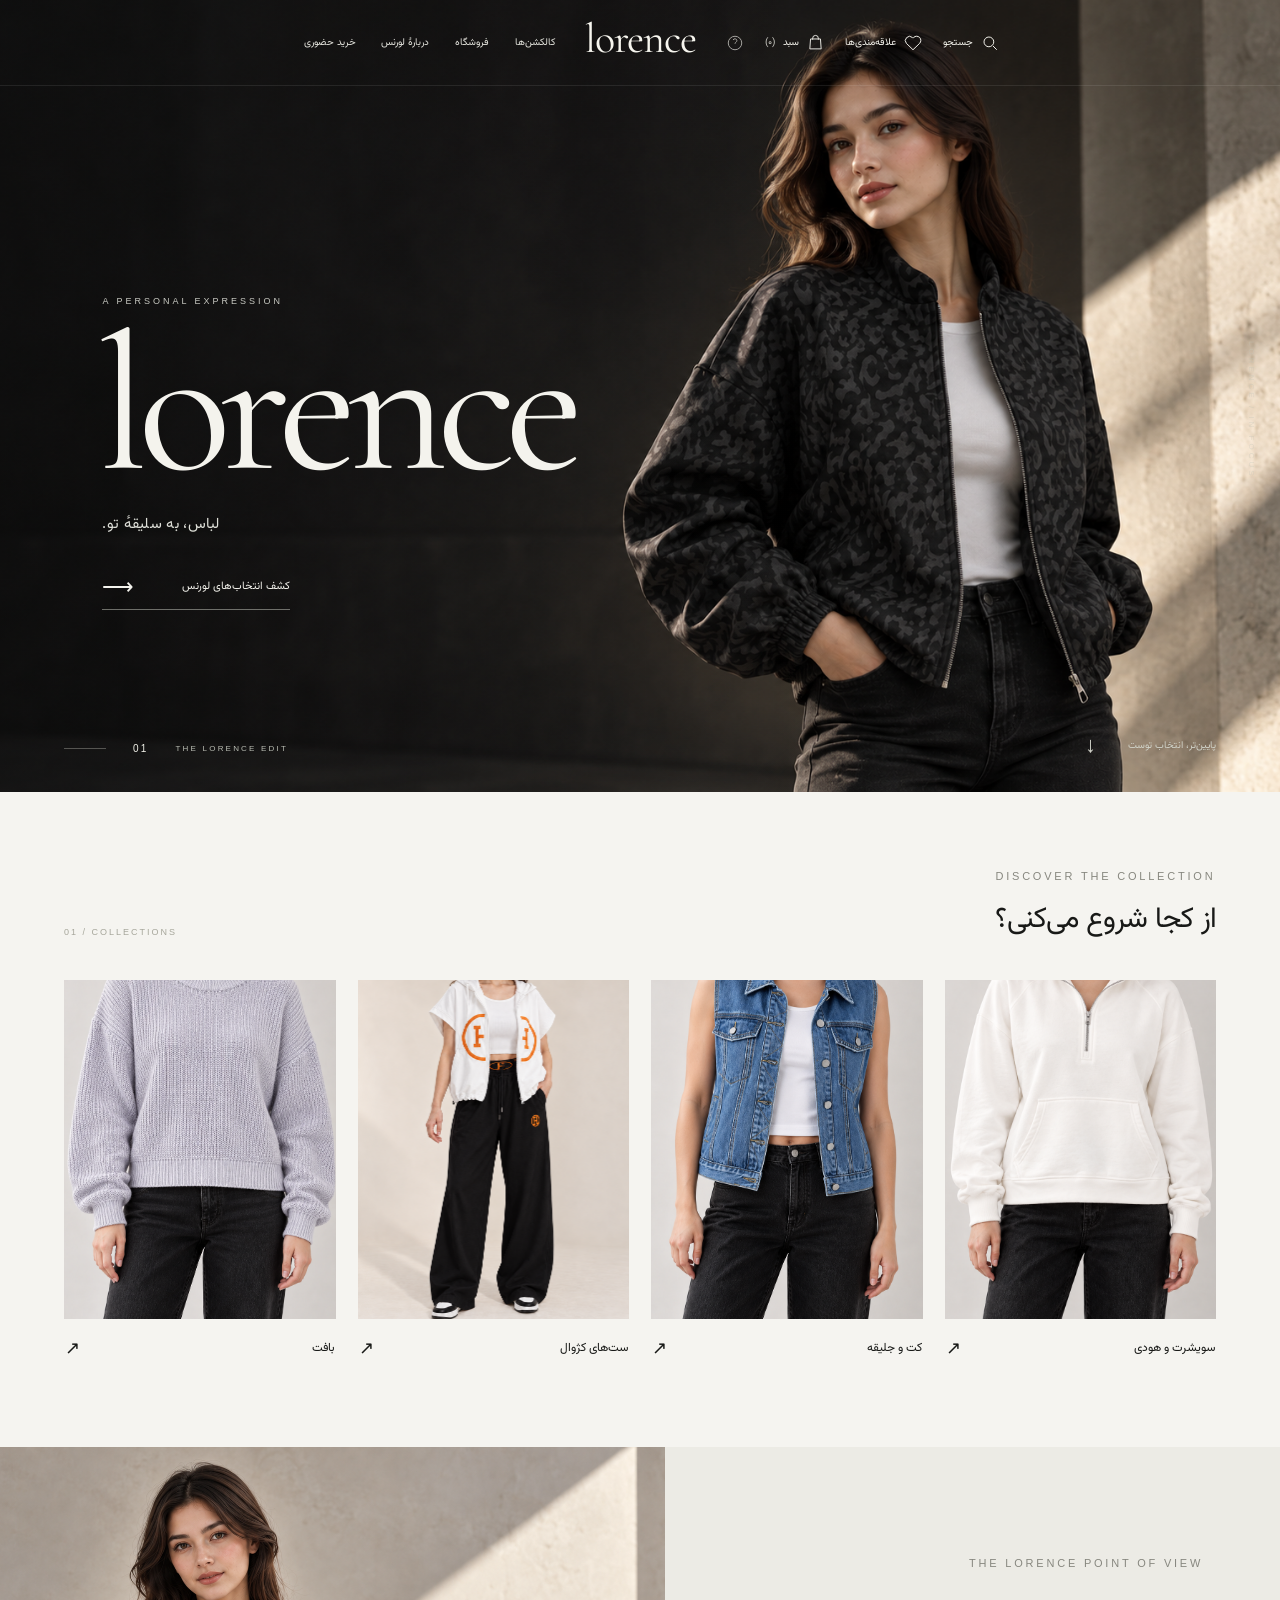
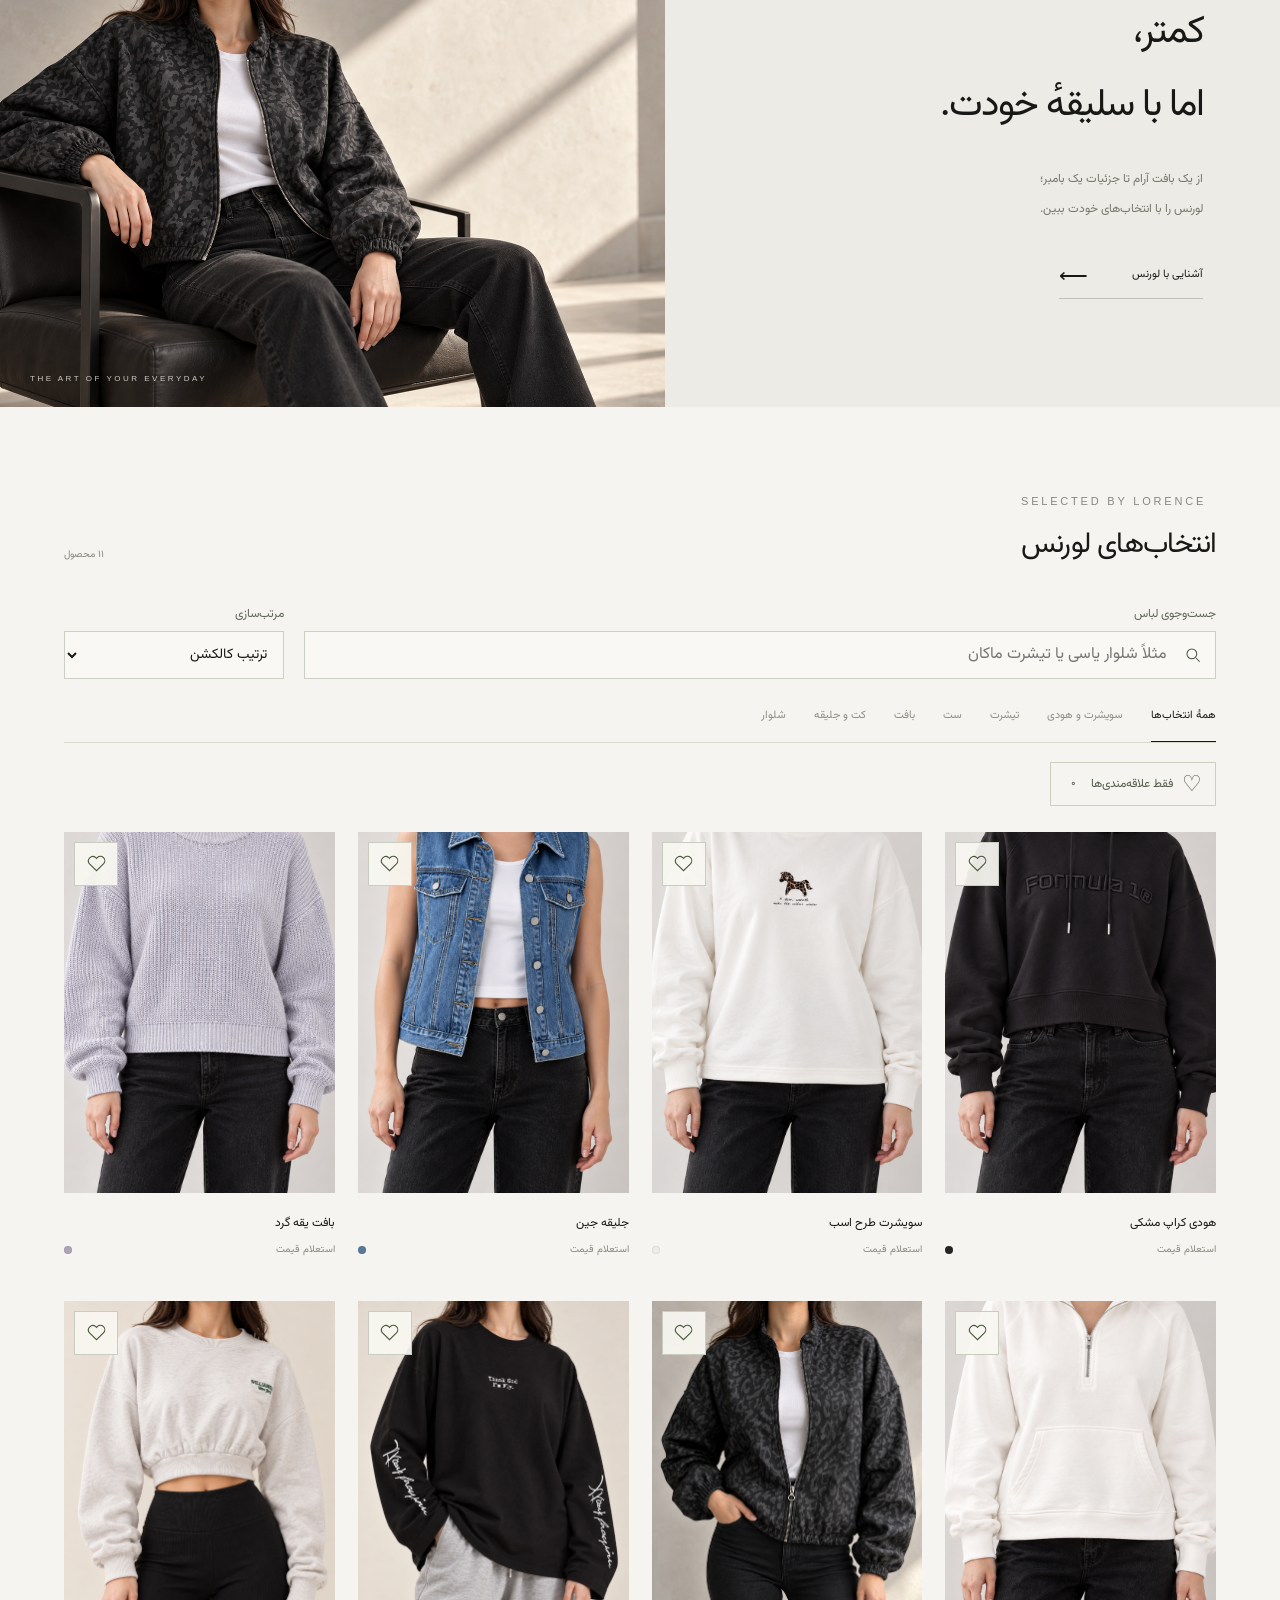
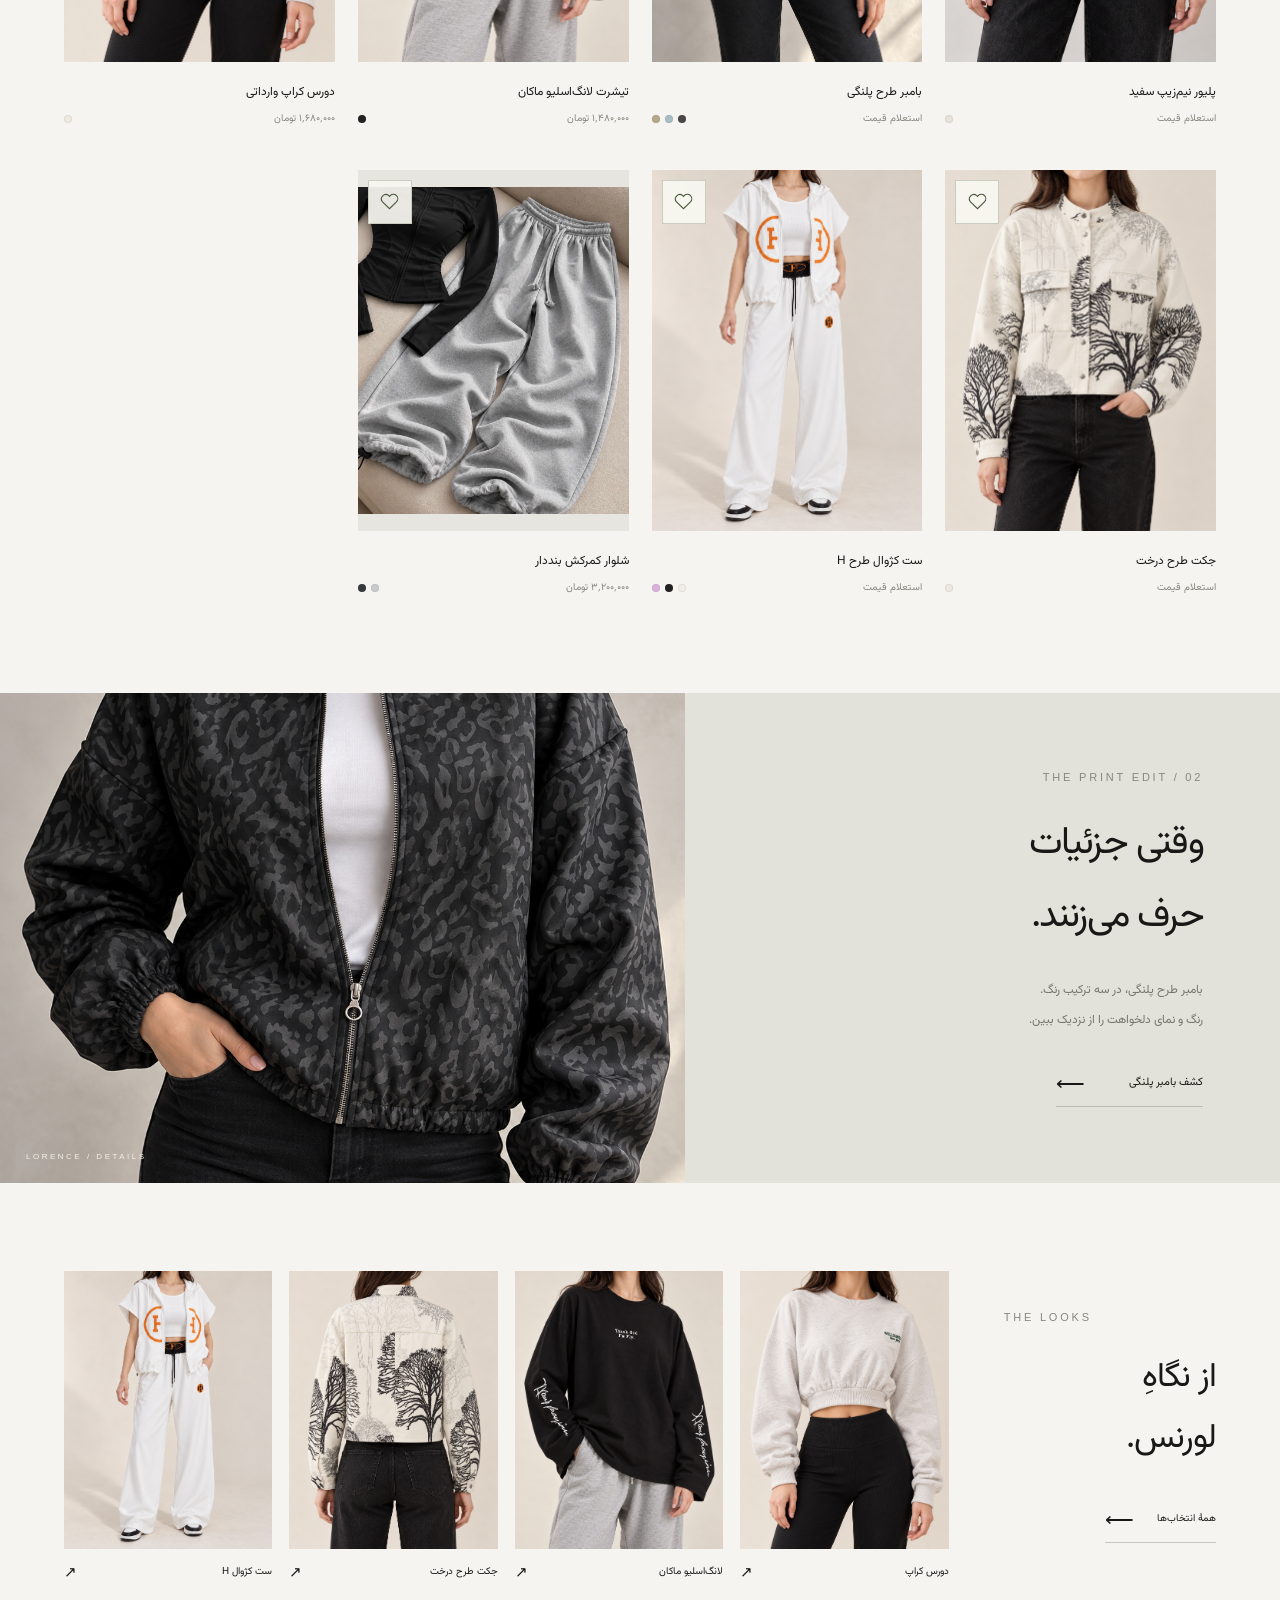
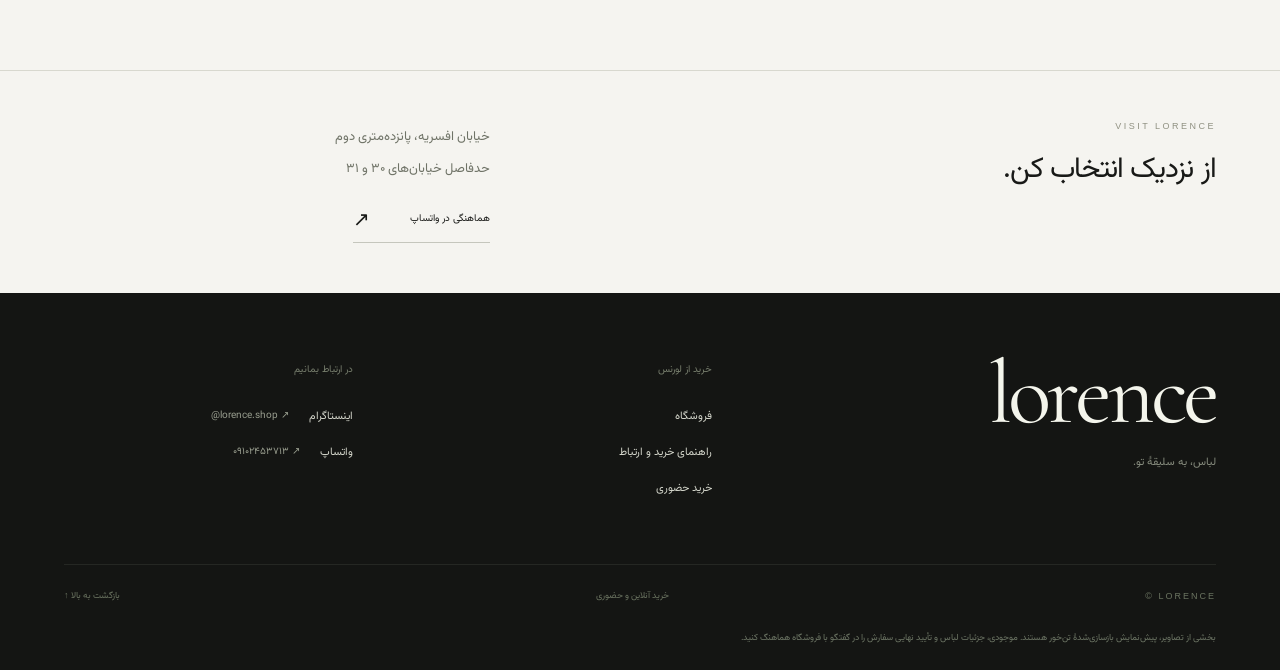
==== commit 8118f84a: "Replace trouser photos with supplied flatlay images" ====
--- a/index.html
+++ b/index.html
@@ -105,7 +105,7 @@
   <div class="footer-column"><span class="footer-label">در ارتباط بمانیم</span><a href="https://www.instagram.com/lorence.shop/" target="_blank" rel="noopener">اینستاگرام <span dir="ltr">@lorence.shop ↗</span></a><a href="https://wa.me/989102453713" target="_blank" rel="noopener">واتساپ <span dir="ltr">۰۹۱۰۲۴۵۳۷۱۳ ↗</span></a></div>
   <div class="footer-bottom"><span dir="ltr">© LORENCE</span><span>خرید آنلاین و حضوری</span><a href="#">بازگشت به بالا ↑</a></div>
 </footer>
-<div class="note">تصاویر، پیش‌نمایش بازسازی‌شدهٔ تن‌خور هستند. موجودی، جزئیات لباس و تأیید نهایی سفارش را در گفتگو با فروشگاه هماهنگ کنید.</div>
+<div class="note">بخشی از تصاویر، پیش‌نمایش بازسازی‌شدهٔ تن‌خور هستند. موجودی، جزئیات لباس و تأیید نهایی سفارش را در گفتگو با فروشگاه هماهنگ کنید.</div>
 <dialog id="product" aria-labelledby="productTitle"><div class="dialog-toolbar"><button class="close" aria-label="بستن">×</button></div><div class="detail"><div><div class="mainpic"><img id="detailImage" alt=""></div><div class="thumbs"></div><div class="gallery-controls"><button id="previous" aria-label="تصویر قبلی">→</button><span id="position" class="muted"></span><button id="next" aria-label="تصویر بعدی">←</button></div></div><div class="detail-info"><span class="eyebrow muted">LORENCE / COLLECTION</span><h2 id="productTitle"></h2><p id="productPrice">استعلام قیمت</p><p id="productDescription"></p><div class="colors"></div><p id="colorLabel"></p><label class="request-label" for="requestedSize">سایز موردنظر (اختیاری)</label><input class="size-request" id="requestedSize" aria-describedby="productSizeHelp" maxlength="40" placeholder="مثلاً اندازهٔ دلخواه یا راهنمایی برای سایز"><select class="size-request" id="requestedSizeOptions" hidden aria-label="سایز موردنظر" aria-describedby="productSizeHelp"></select><p id="productSizeHelp" class="size-help"></p><p id="productStock" class="request-help stock-state" role="status" aria-live="polite"></p><p class="request-help">سایز، قیمت نهایی و موجودی هنگام گفتگو با فروشگاه تأیید می‌شوند.</p><button class="add-request" id="addRequest">افزودن به سبد انتخاب‌ها</button><button class="view-basket" id="viewBasket">مشاهدهٔ سبد انتخاب‌ها</button><button type="button" class="view-basket product-favorite" id="productFavoriteToggle" aria-pressed="false">ذخیره در علاقه‌مندی‌ها</button><button class="view-basket" id="copyProductLink">کپی لینک این محصول</button><p id="productBasketStatus" role="status" aria-live="polite"></p><p class="preview-note" id="productPreviewNote"></p><details><summary>راهنمای اندازه</summary><p>برای انتخاب سایز، متن درخواست را برای فروشگاه بفرستید و اندازه‌های دقیق لباس را بپرسید.</p></details></div></div></dialog>
 
 <dialog id="basketDialog" class="basket-dialog" aria-labelledby="basketTitle"><div class="dialog-toolbar"><button class="close" id="basketClose" aria-label="بستن سبد">×</button></div><div class="basket-content"><p id="basketFeedback" class="basket-feedback" role="status" aria-live="polite"></p><h2 id="basketTitle">سبد انتخاب‌های شما</h2><p class="basket-intro">متن درخواست را آماده کنید و برای فروشگاه بفرستید. انتخاب کالا به معنی تأیید موجودی یا ثبت سفارش نیست.</p><div id="basketItems"></div><div id="basketSummary" class="basket-summary" hidden></div><div id="basketActions" class="basket-actions" hidden><button class="primary" id="completeRequest">تکمیل درخواست خرید</button><button id="copyRequest">کپی سریع انتخاب‌ها</button><button id="continueShopping">ادامهٔ خرید</button></div><p id="basketStatus" class="basket-status" role="status" aria-live="polite"></p><div class="manual-copy" id="manualCopy" hidden><label for="requestText">متن زیر را انتخاب و کپی کنید:</label><textarea id="requestText" readonly></textarea></div><details class="order-guide" id="requestGuide"><summary>چطور درخواست بدهم؟</summary><ol><li>لباس، رنگ و تعداد موردنظر را انتخاب کنید.</li><li>برای افزودن مشخصات و روش تحویل، «تکمیل درخواست خرید» را بزنید؛ سپس متن آماده را کپی کنید.</li><li>قیمت نهایی، سایز، موجودی و روش تحویل را با فروشگاه نهایی کنید.</li></ol><a class="guide-inline-link" href="guide.html">راهنمای کامل خرید و ارتباط ↗</a></details></div></dialog>
@@ -357,7 +357,7 @@
   if (activeProduct) toggleFavorite(activeProduct[7].id, 'product');
 };
 const imageView={
- 'drawstring-trousers-light.png':'نمای تن‌خور رنگ روشن', 'drawstring-trousers-dark.png':'نمای تن‌خور رنگ تیره',
+ 'drawstring-trousers-light-flatlay.jpg':'چیدمان رنگ روشن', 'drawstring-trousers-dark-flatlay.jpg':'چیدمان رنگ تیره',
  'makan-clean-front.png':'نمای جلو', 'makan-clean-detail.png':'جزئیات چاپ و بافت',
  'crop-clean-front.png':'نمای جلو', 'crop-clean-detail.png':'جزئیات لباس',
  'tree-clean-front.png':'نمای جلو', 'tree-clean-back.png':'نمای پشت',
@@ -377,7 +377,7 @@
  document.querySelector('.mainpic').classList.toggle('bomber',p[7]?.id==='bomber-leopard');
  document.querySelector('.colors').innerHTML='';document.querySelector('#colorLabel').textContent='';
  const previewNote=document.querySelector('#productPreviewNote');
- previewNote.textContent='تصاویر، پیش‌نمایش بازسازی‌شدهٔ تن‌خور بر اساس مرجع لباس هستند.';
+ previewNote.textContent=p[7]?.id==='drawstring-trousers'?'تصویر چیدمان شلوار در رنگ انتخابی.':'تصاویر، پیش‌نمایش بازسازی‌شدهٔ تن‌خور بر اساس مرجع لباس هستند.';
  let colors=p[7]?.colors;
  if(colors){colors.forEach((c,i)=>{const b=document.createElement('button');b.type='button';b.style.setProperty('--c',c.hex);b.setAttribute('aria-label',c.label);b.onclick=()=>{document.querySelectorAll('.colors button').forEach(t=>{t.classList.remove('selected');t.setAttribute('aria-pressed','false')});b.classList.add('selected');b.setAttribute('aria-pressed','true');activeColorLabel=c.label;document.querySelector('#colorLabel').textContent=(p[7]?.id==='h-set'?'ترکیب تصویر: ':'رنگ: ')+c.label+(p[7]?.id==='bomber-leopard'?' (نام موقت)':'');setGallery(c.files);updateProductAvailability()};document.querySelector('.colors').append(b);if(i===0)b.click()})}
  else setGallery(p[5]||[p[1]]);
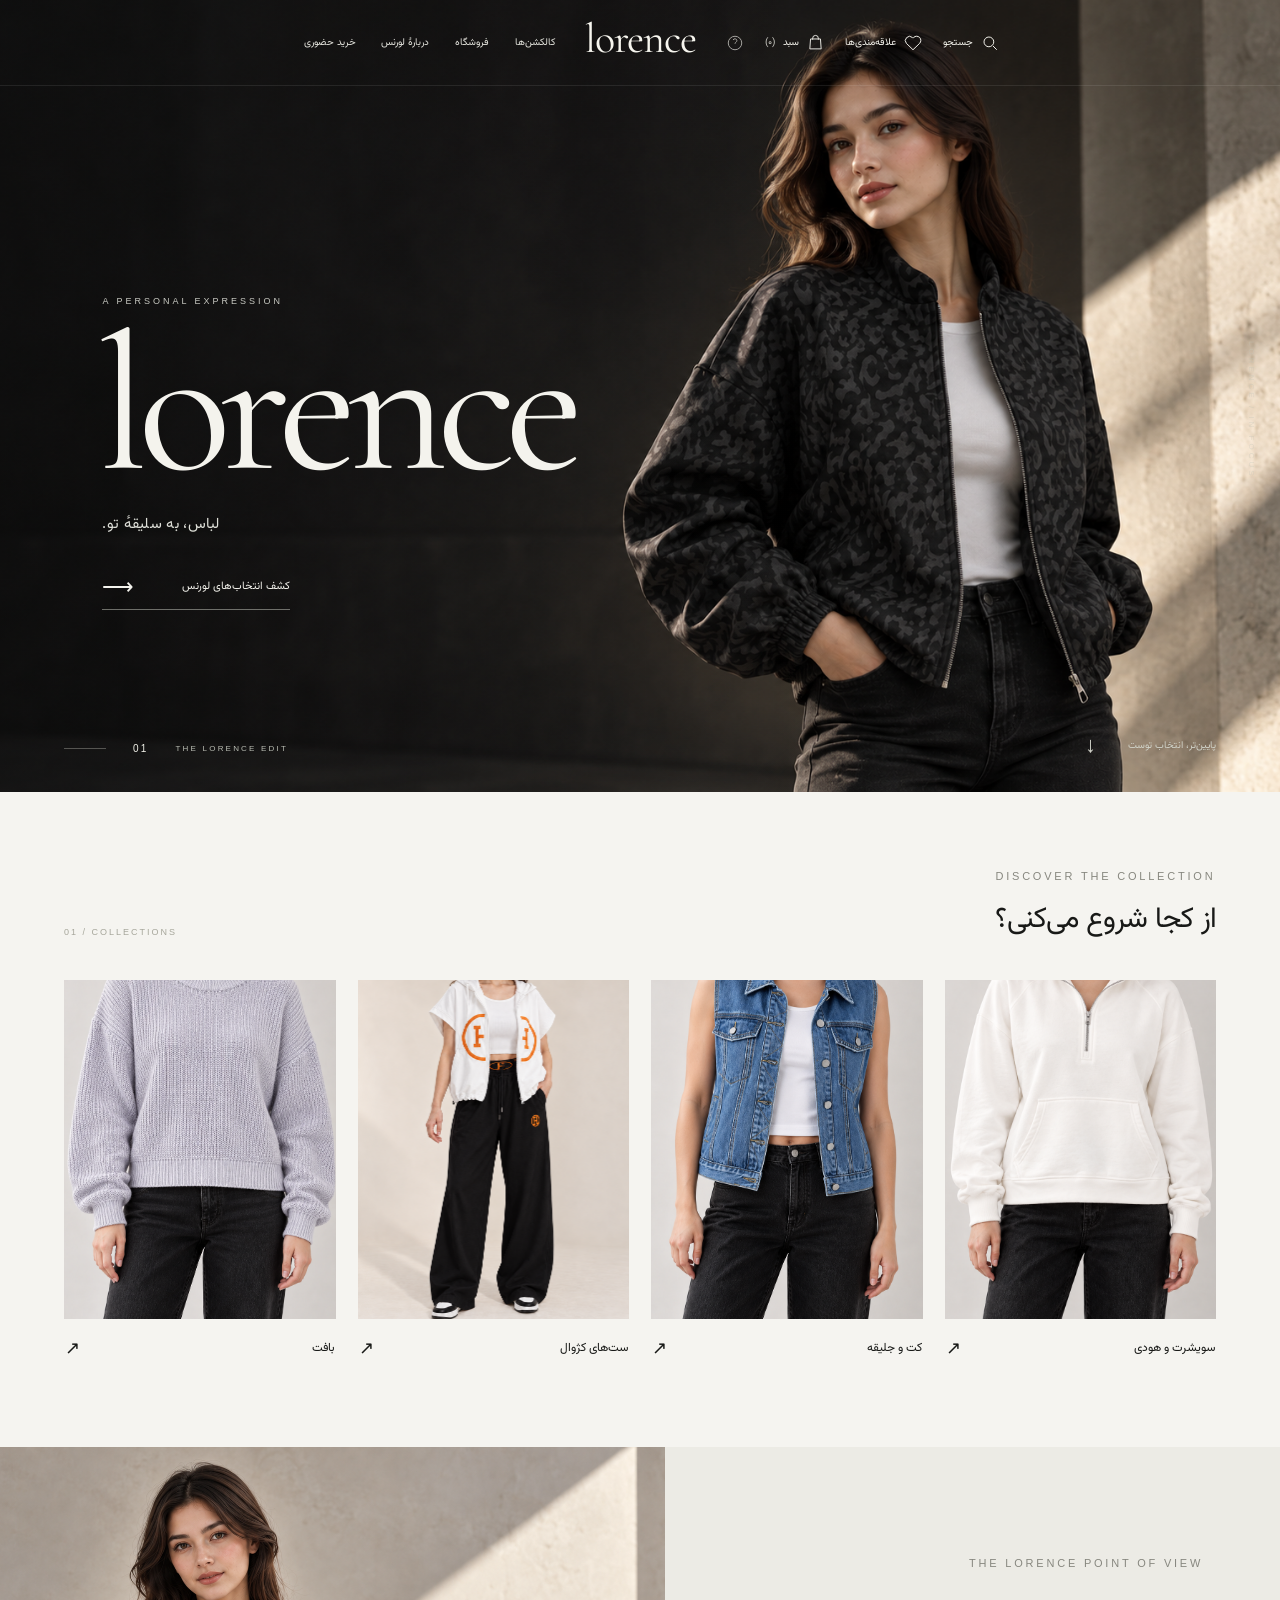
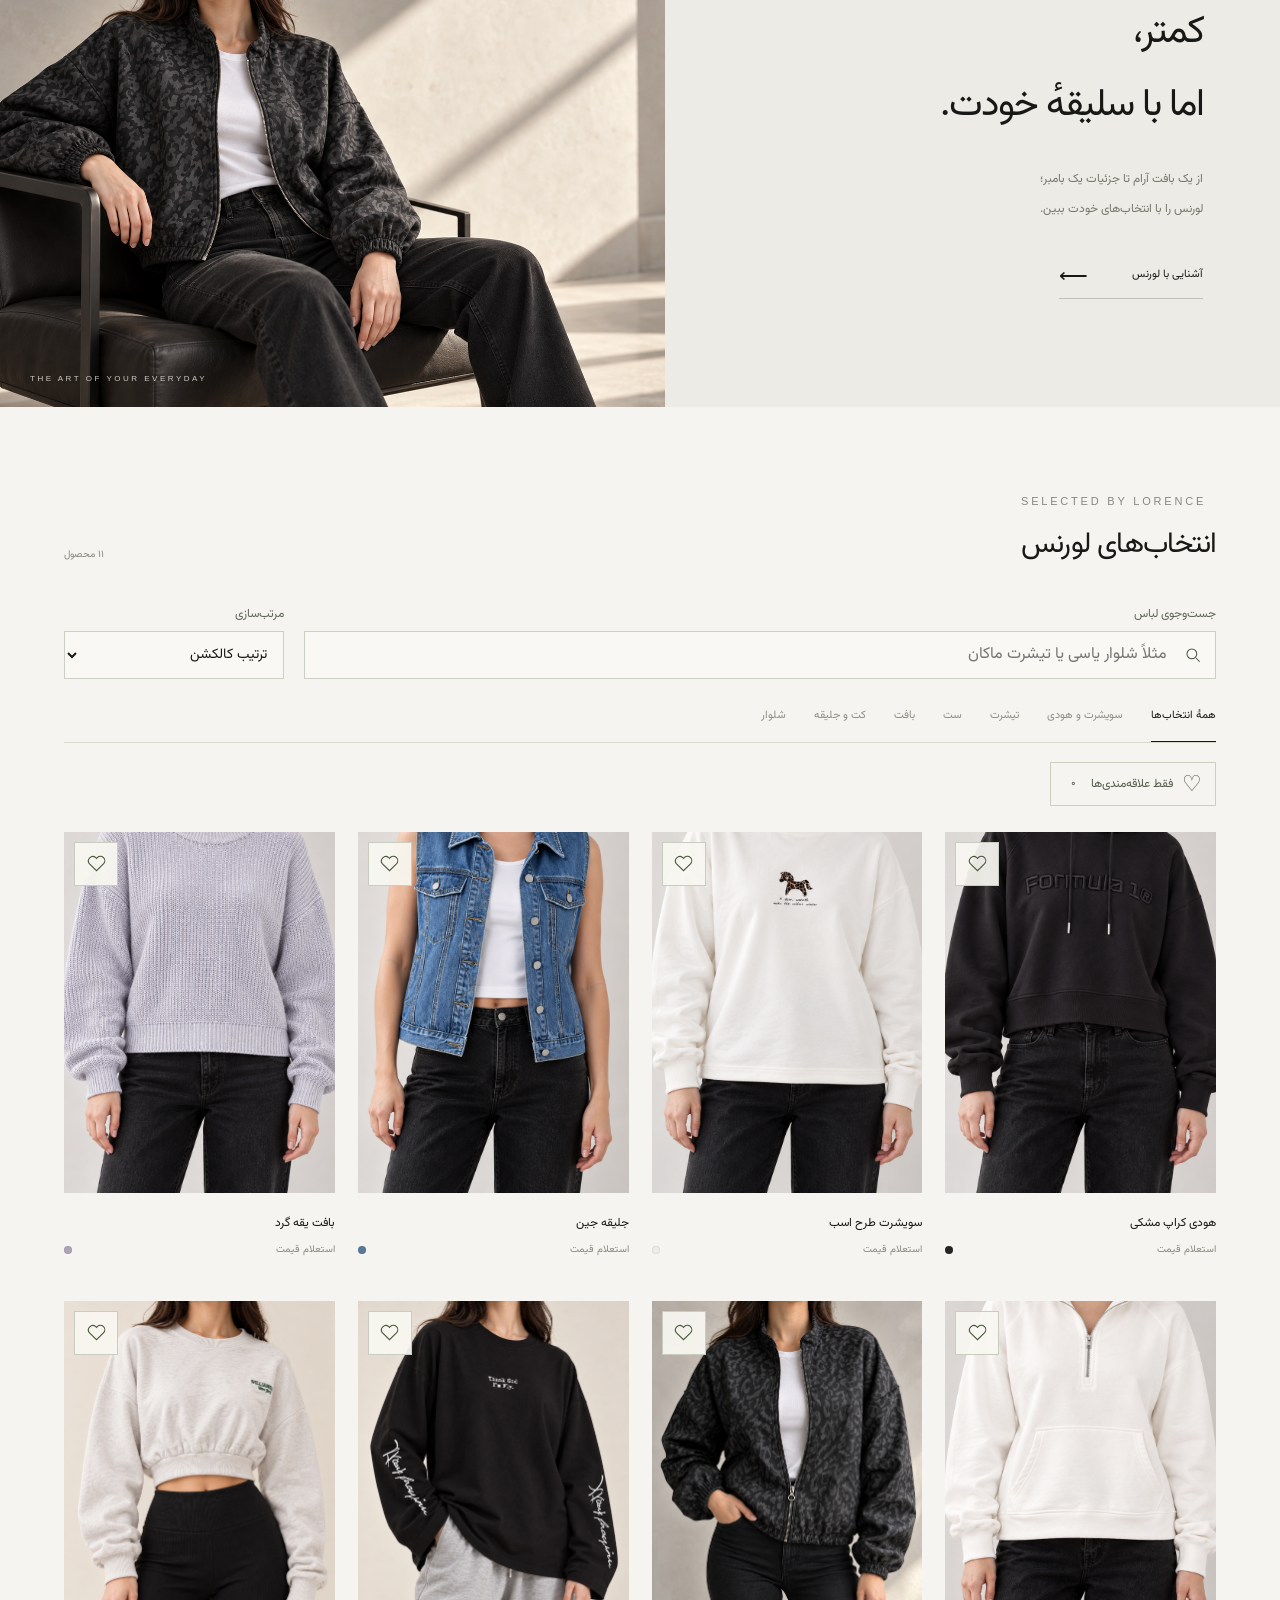
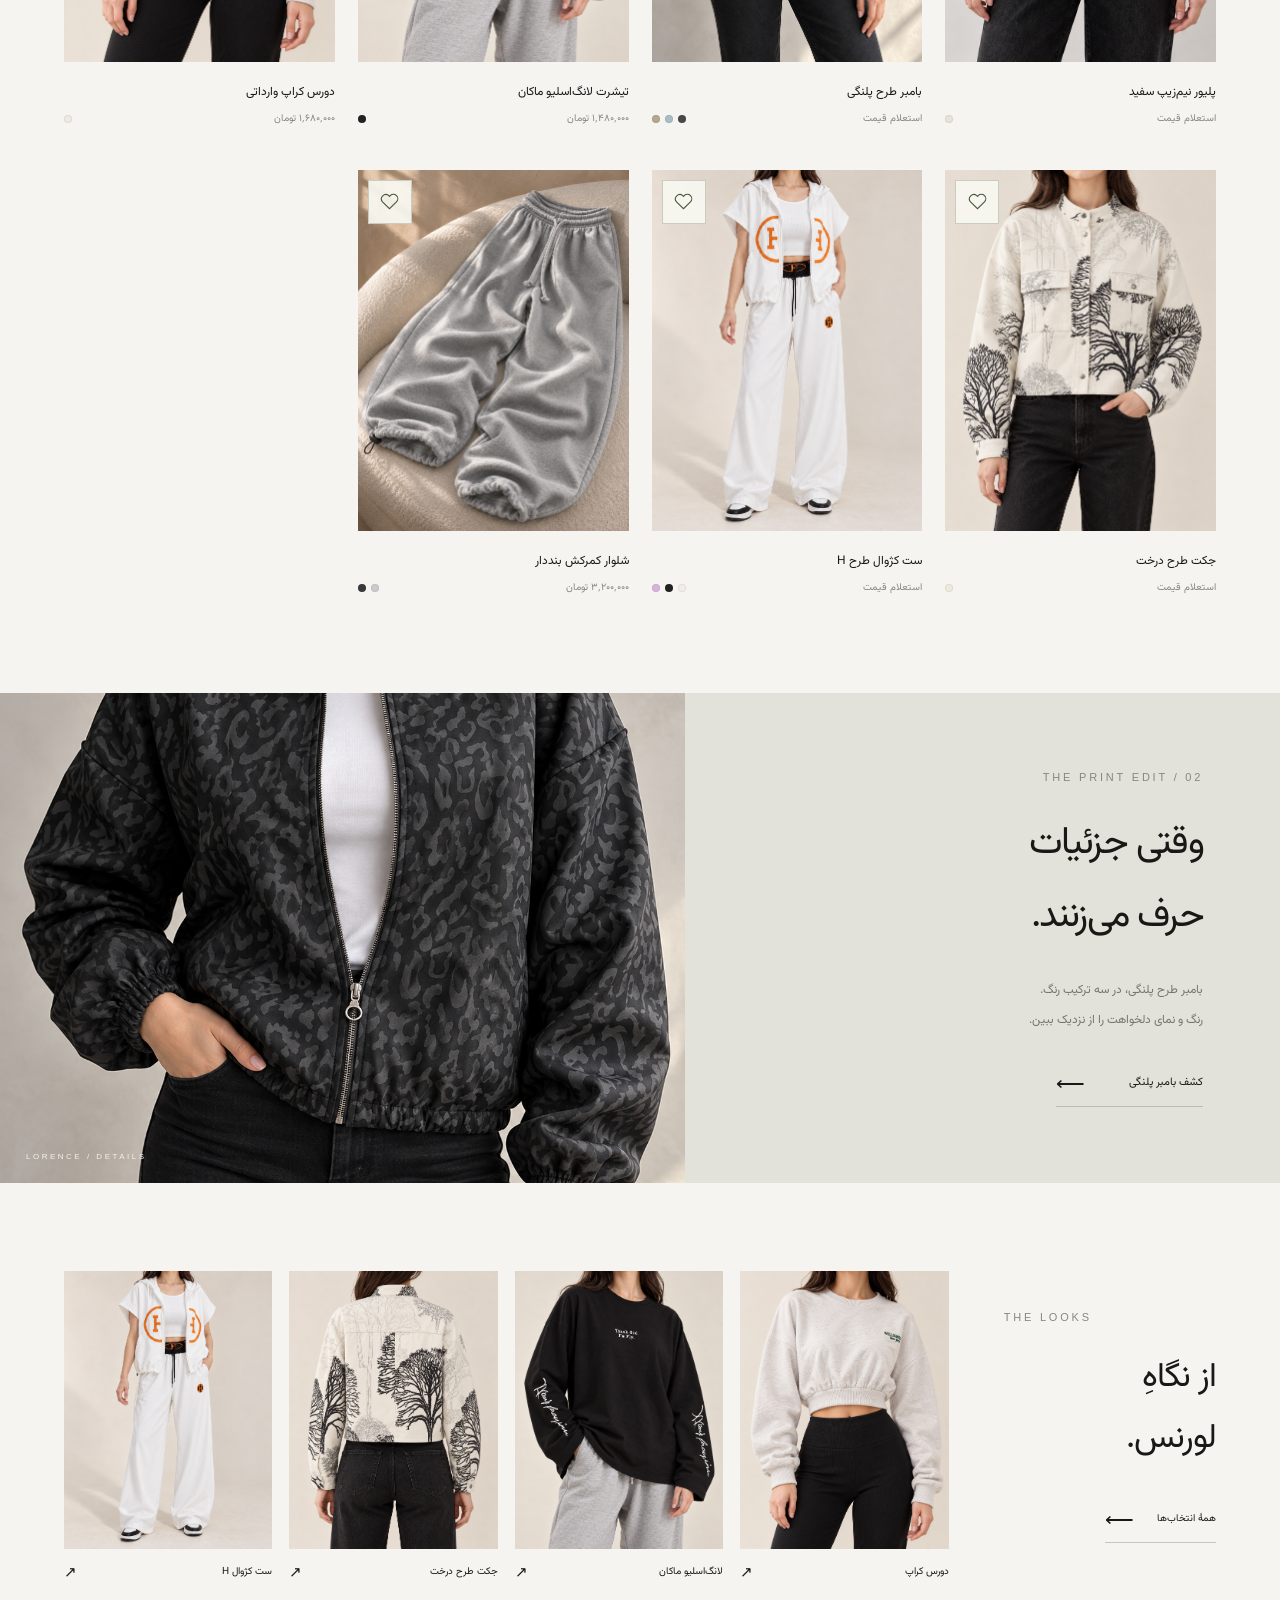
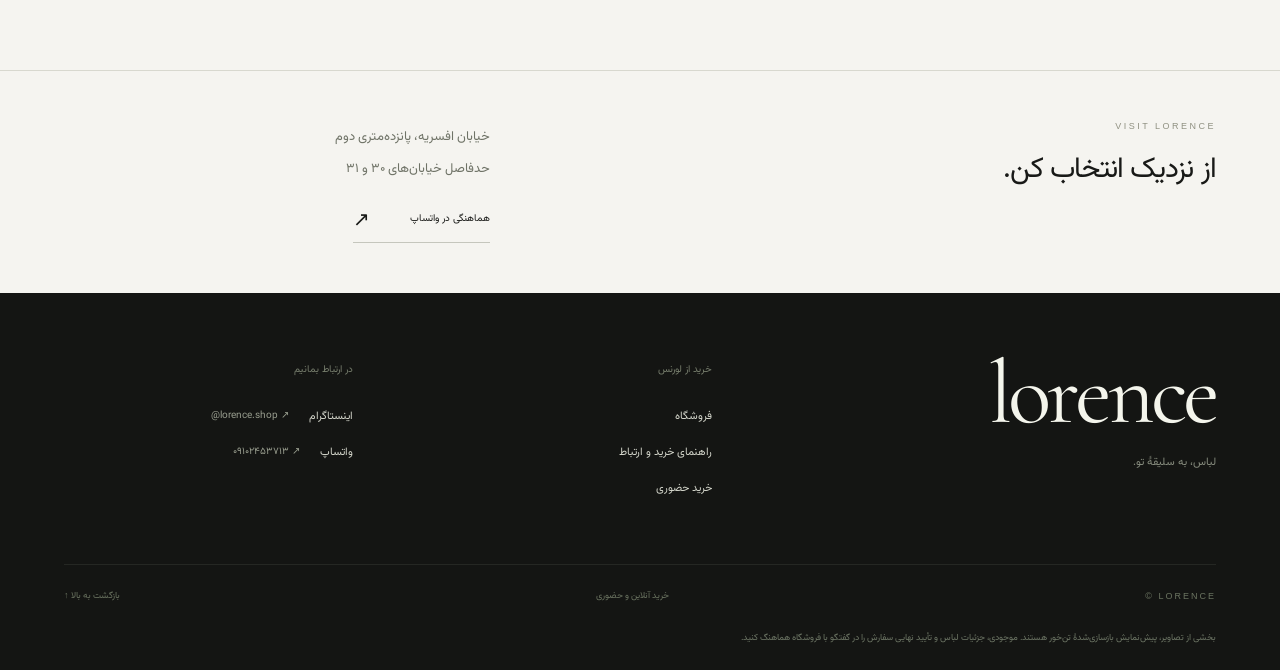
==== commit 0a971097: "Create editorial sofa photographs for both trouser colors" ====
--- a/index.html
+++ b/index.html
@@ -357,7 +357,7 @@
   if (activeProduct) toggleFavorite(activeProduct[7].id, 'product');
 };
 const imageView={
- 'drawstring-trousers-light-flatlay.jpg':'چیدمان رنگ روشن', 'drawstring-trousers-dark-flatlay.jpg':'چیدمان رنگ تیره',
+ 'drawstring-trousers-light-editorial-v2.png':'چیدمان رنگ روشن', 'drawstring-trousers-dark-editorial-v2.png':'چیدمان رنگ تیره',
  'makan-clean-front.png':'نمای جلو', 'makan-clean-detail.png':'جزئیات چاپ و بافت',
  'crop-clean-front.png':'نمای جلو', 'crop-clean-detail.png':'جزئیات لباس',
  'tree-clean-front.png':'نمای جلو', 'tree-clean-back.png':'نمای پشت',
@@ -377,7 +377,7 @@
  document.querySelector('.mainpic').classList.toggle('bomber',p[7]?.id==='bomber-leopard');
  document.querySelector('.colors').innerHTML='';document.querySelector('#colorLabel').textContent='';
  const previewNote=document.querySelector('#productPreviewNote');
- previewNote.textContent=p[7]?.id==='drawstring-trousers'?'تصویر چیدمان شلوار در رنگ انتخابی.':'تصاویر، پیش‌نمایش بازسازی‌شدهٔ تن‌خور بر اساس مرجع لباس هستند.';
+ previewNote.textContent=p[7]?.id==='drawstring-trousers'?'تصویر بازسازی‌شدهٔ چیدمان شلوار در رنگ انتخابی.':'تصاویر، پیش‌نمایش بازسازی‌شدهٔ تن‌خور بر اساس مرجع لباس هستند.';
  let colors=p[7]?.colors;
  if(colors){colors.forEach((c,i)=>{const b=document.createElement('button');b.type='button';b.style.setProperty('--c',c.hex);b.setAttribute('aria-label',c.label);b.onclick=()=>{document.querySelectorAll('.colors button').forEach(t=>{t.classList.remove('selected');t.setAttribute('aria-pressed','false')});b.classList.add('selected');b.setAttribute('aria-pressed','true');activeColorLabel=c.label;document.querySelector('#colorLabel').textContent=(p[7]?.id==='h-set'?'ترکیب تصویر: ':'رنگ: ')+c.label+(p[7]?.id==='bomber-leopard'?' (نام موقت)':'');setGallery(c.files);updateProductAvailability()};document.querySelector('.colors').append(b);if(i===0)b.click()})}
  else setGallery(p[5]||[p[1]]);
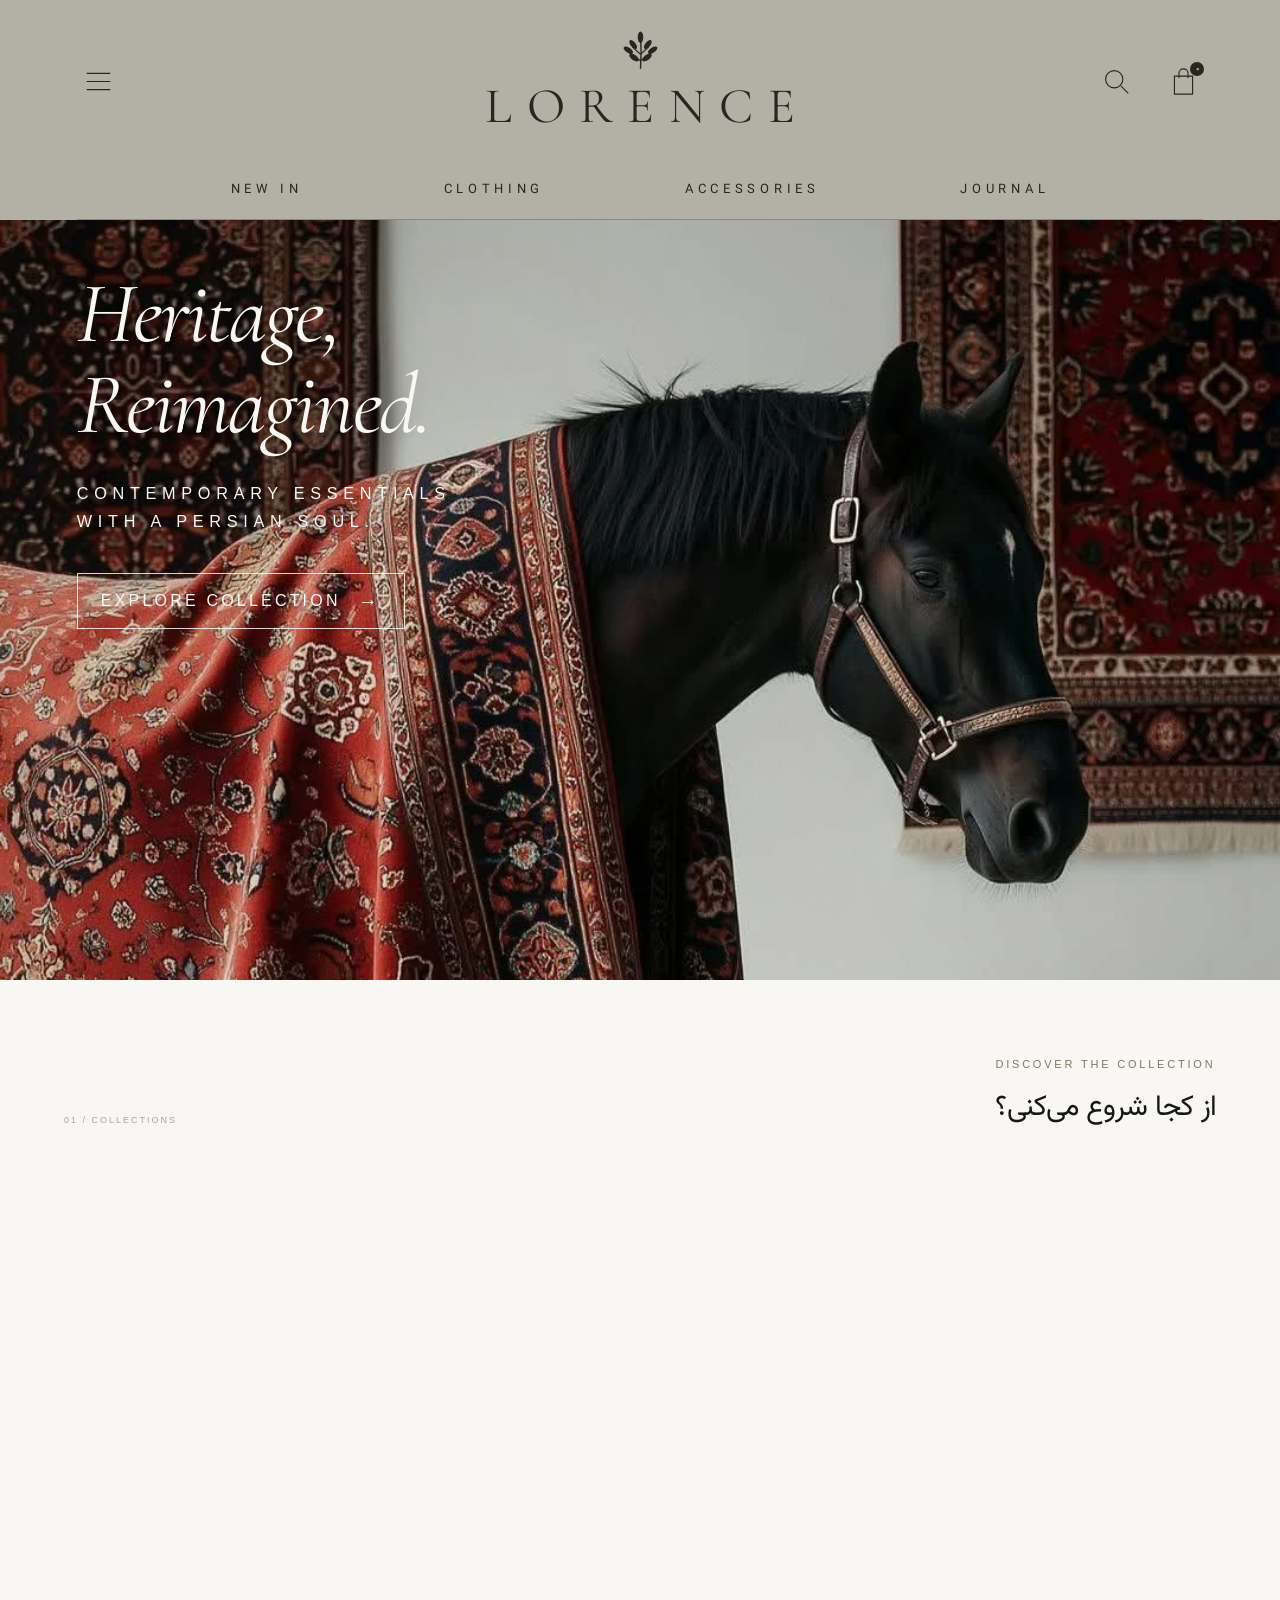
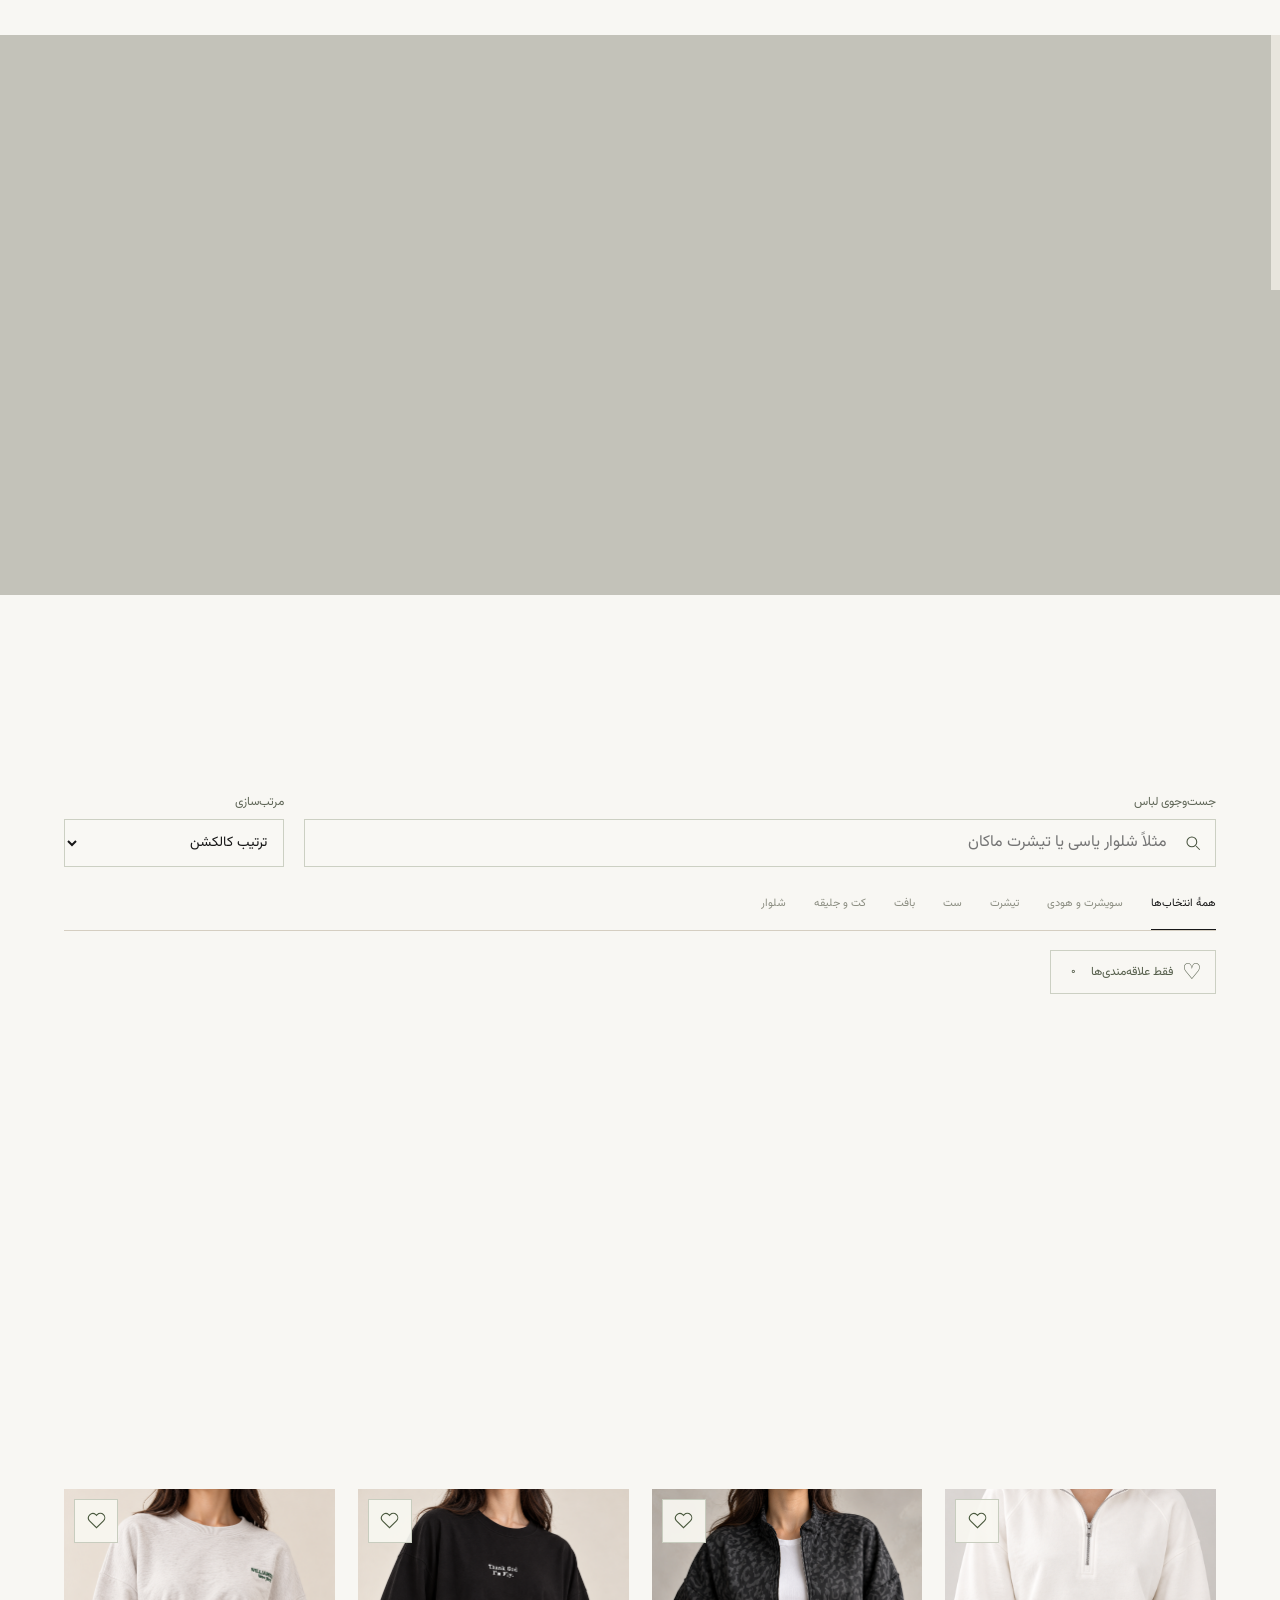
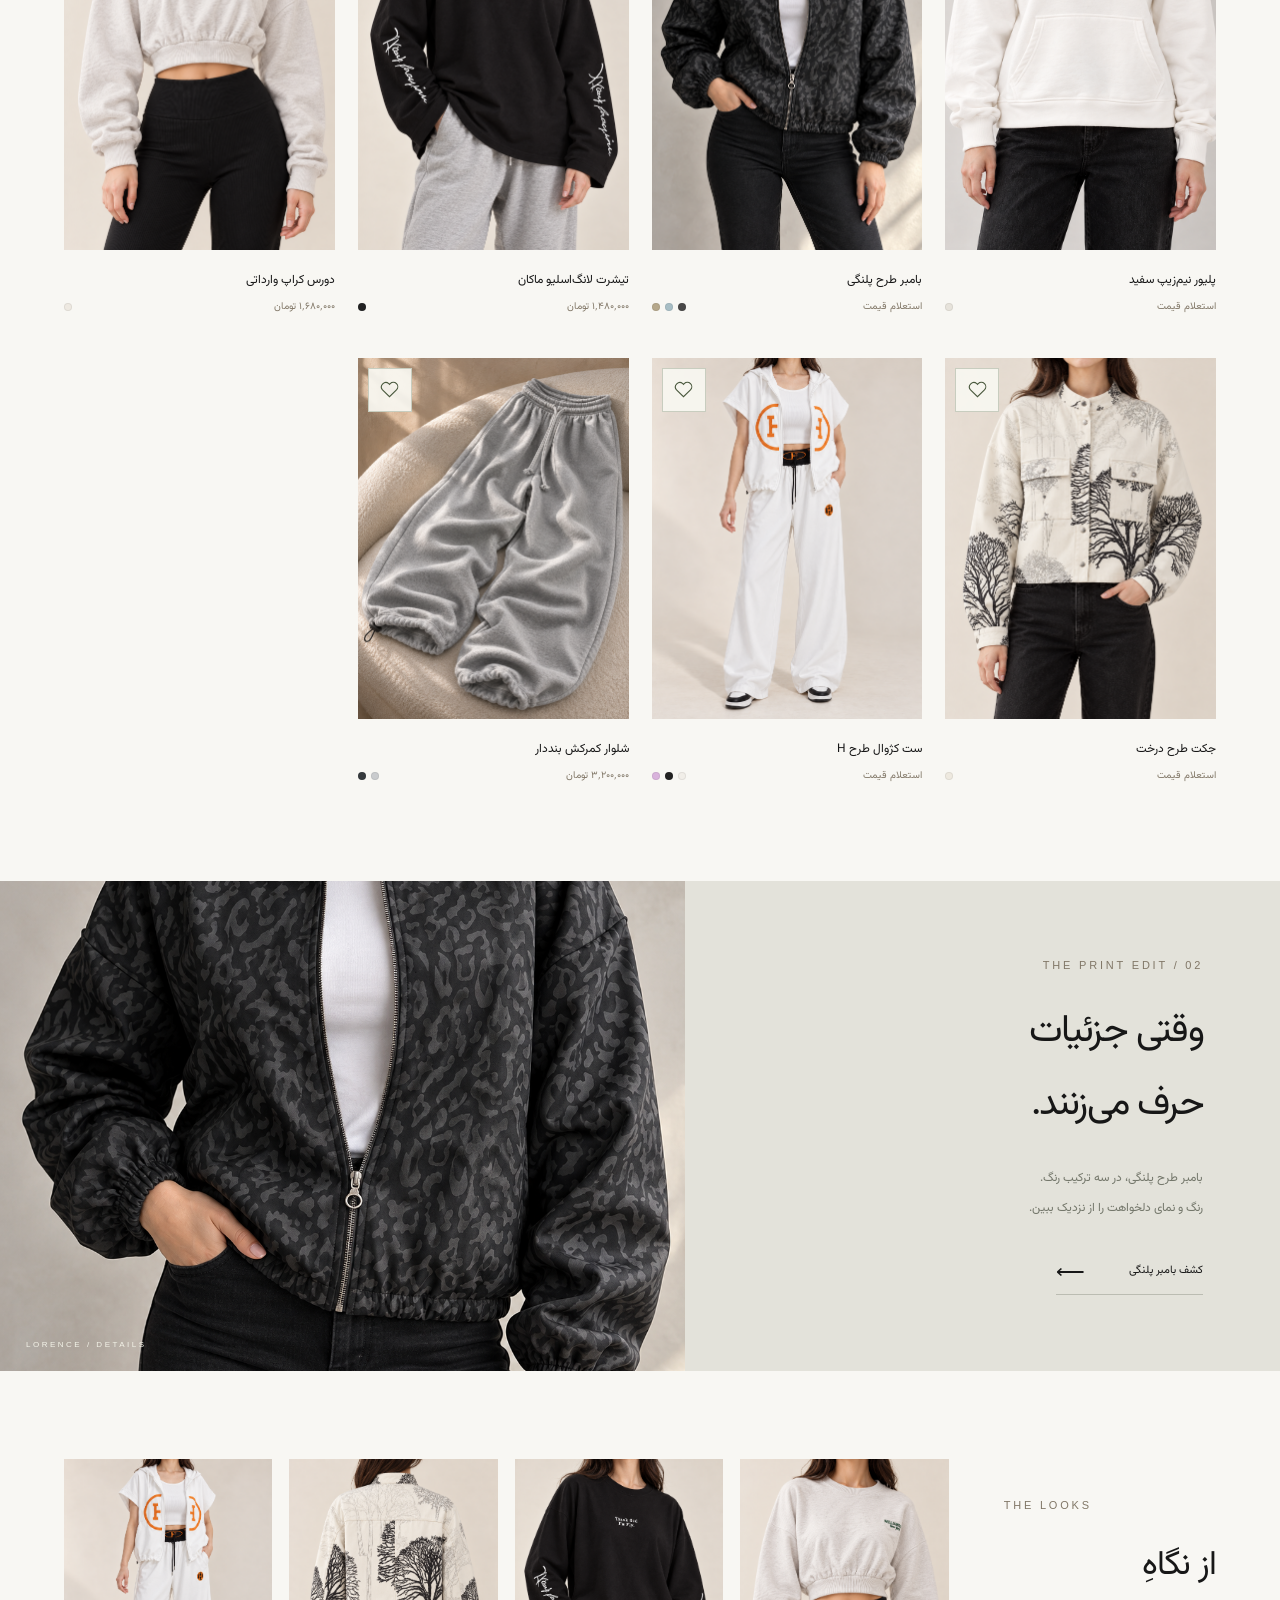
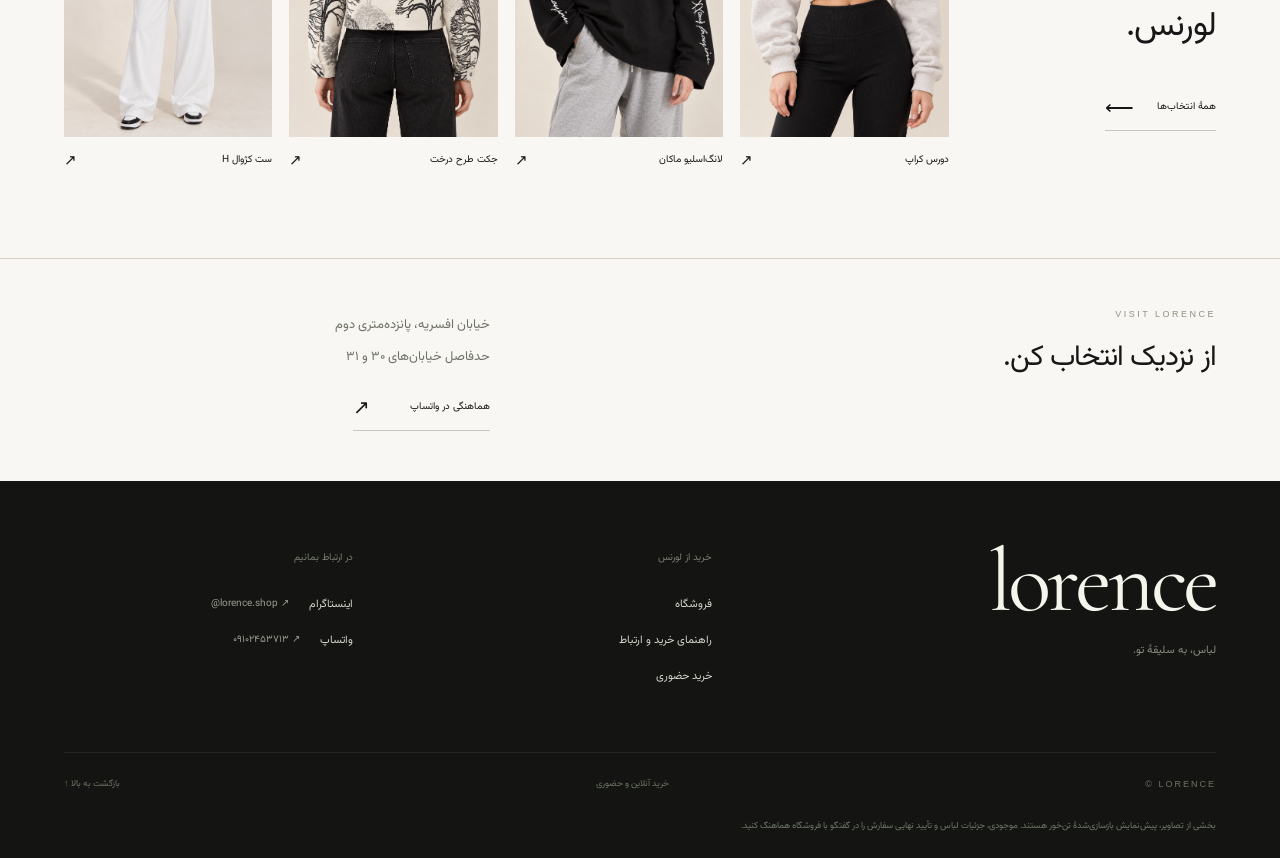
==== commit 98103915: "Prepare Heritage homepage redesign for local review" ====
--- a/index.html
+++ b/index.html
@@ -15,25 +15,21 @@
 </style>
 <link rel="stylesheet" href="request-flow.css">
 <link rel="stylesheet" href="editorial.css">
+<link rel="stylesheet" href="heritage.css">
 <a class="skip-link" href="#shop">رفتن به محصولات</a>
-<header class="site-header" id="siteHeader">
-  <nav aria-label="منوی اصلی"><a href="#discover">کالکشن‌ها</a><a href="#shop">فروشگاه</a><a href="guide.html">دربارهٔ لورنس</a><a href="#visit">خرید حضوری</a></nav>
-  <a class="logo" href="#" aria-label="لورنس، صفحهٔ اصلی">LORENCE</a>
+<header class="site-header heritage-header" id="siteHeader">
+  <button type="button" class="menu-button heritage-menu" id="menuOpen" aria-label="بازکردن منو"><svg viewBox="0 0 32 32" fill="none" stroke="currentColor" stroke-width="1.25" aria-hidden="true"><path d="M3 7h26M3 16h26M3 25h26"/></svg></button>
+  <a class="logo heritage-brand" href="#" aria-label="لورنس، صفحهٔ اصلی"><svg class="heritage-emblem" viewBox="0 0 48 50" fill="currentColor" aria-hidden="true"><path d="M24 47c1-14 1-27 0-41" fill="none" stroke="currentColor" stroke-width="1.7"/><ellipse cx="24" cy="8" rx="3.4" ry="7"/><ellipse cx="15" cy="17" rx="3.2" ry="6.5" transform="rotate(-38 15 17)"/><ellipse cx="33" cy="17" rx="3.2" ry="6.5" transform="rotate(38 33 17)"/><ellipse cx="9" cy="24" rx="3.1" ry="6.7" transform="rotate(-56 9 24)"/><ellipse cx="39" cy="24" rx="3.1" ry="6.7" transform="rotate(56 39 24)"/><ellipse cx="16" cy="33" rx="3.3" ry="6.8" transform="rotate(-54 16 33)"/><ellipse cx="32" cy="33" rx="3.3" ry="6.8" transform="rotate(54 32 33)"/><path d="M24 29 14 20m10 9 10-9m-10 17L10 27m14 10 14-10" fill="none" stroke="currentColor" stroke-width="1.4"/></svg><span>LORENCE</span></a>
   <div class="tools">
-    <button class="search-button" aria-label="جستجو" id="searchToggle" aria-controls="shopSearch"><svg viewBox="0 0 24 24" fill="none" stroke="currentColor" stroke-width="1.3" aria-hidden="true"><circle cx="10.5" cy="10.5" r="6.5"/><path d="m16 16 5 5"/></svg><span class="tool-caption">جستجو</span></button>
-    <button type="button" class="favorites-button" id="favoritesOpen" aria-label="دیدن علاقه‌مندی‌ها" aria-controls="grid"><svg viewBox="0 0 24 24" fill="none" stroke="currentColor" stroke-width="1.3" aria-hidden="true"><path d="M20.8 4.6a5.6 5.6 0 0 0-7.9 0l-.9.9-.9-.9a5.6 5.6 0 0 0-7.9 7.9L12 21l8.8-8.5a5.6 5.6 0 0 0 0-7.9Z"/></svg><span class="tool-caption">علاقه‌مندی‌ها</span><span id="favoritesCount" class="favorites-count" aria-hidden="true" hidden></span></button>
-    <button class="bag-button" id="basketOpen" aria-label="سبد انتخاب‌ها، ۰ مورد"><svg viewBox="0 0 24 24" fill="none" stroke="currentColor" stroke-width="1.3" aria-hidden="true"><path d="M5 7h14l1 14H4L5 7Z"/><path d="M8 8V6a4 4 0 0 1 8 0v2"/></svg><span class="tool-caption">سبد</span><span class="basket-count" id="basketCount">۰</span></button>
-    <button class="help-button" aria-label="راهنمای درخواست" id="guide"><svg viewBox="0 0 24 24" fill="none" stroke="currentColor" stroke-width="1.3" aria-hidden="true"><circle cx="12" cy="12" r="9"/><path d="M9.5 8a2.6 2.6 0 0 1 5 .8c0 2-2.5 2.1-2.5 4.2m0 3v.1"/></svg></button>
-    <button class="menu-button" id="menuOpen" aria-label="بازکردن منو"><svg viewBox="0 0 24 24" fill="none" stroke="currentColor" stroke-width="1.3" aria-hidden="true"><path d="M3 7h18M3 16h18"/></svg></button>
+    <button type="button" class="search-button" aria-label="جستجو" id="searchToggle" aria-controls="shopSearch"><svg viewBox="0 0 32 32" fill="none" stroke="currentColor" stroke-width="1.25" aria-hidden="true"><circle cx="13.5" cy="13.5" r="9.5"/><path d="m21 21 8 8"/></svg></button>
+    <button type="button" class="bag-button" id="basketOpen" aria-label="سبد انتخاب‌ها، ۰ مورد"><svg viewBox="0 0 32 32" fill="none" stroke="currentColor" stroke-width="1.25" aria-hidden="true"><path d="M6 10h20v20H6Z"/><path d="M11 12V7a5 5 0 0 1 10 0v5"/></svg><span class="basket-count" id="basketCount">۰</span></button>
   </div>
+  <nav class="heritage-navigation" aria-label="منوی اصلی" lang="en" dir="ltr"><a href="#shop" data-collection-view="new">NEW IN</a><a href="#discover" data-collection-view="clothing">CLOTHING</a><a href="#shop" data-collection-view="accessories">ACCESSORIES</a><a href="#lorenceJournal">JOURNAL</a></nav>
 </header>
 <main>
-  <section class="hero" aria-labelledby="heroTitle">
-    <div class="photo"><img src="assets/lorence-campaign-hero.png" alt="کمپین تصویری لورنس با لباس مشکی و نور معماری" fetchpriority="high" decoding="async"></div>
-    <div class="hero-copy"><span class="eyebrow">A PERSONAL EXPRESSION</span><h1 id="heroTitle">LORENCE</h1><p>لباس، به سلیقهٔ تو.</p><a class="hero-link" href="#discover">کشف انتخاب‌های لورنس <span aria-hidden="true">⟶</span></a></div>
-    <div class="hero-edition" aria-hidden="true"><span>01</span><span>THE LORENCE EDIT</span></div>
-    <a class="scroll-cue" href="#discover"><span>پایین‌تر، انتخاب توست</span><span aria-hidden="true">↓</span></a>
-    <div class="hero-side" aria-hidden="true">LORENCE / IN FOCUS</div>
+  <section class="hero heritage-hero" aria-labelledby="heroTitle">
+    <div class="photo"><picture><source type="image/webp" srcset="assets/lorence-heritage-horse-720.webp 720w, assets/lorence-heritage-horse.webp 1080w" sizes="100vw"><img src="assets/lorence-heritage-horse.webp" width="1080" height="2395" alt="اسب مشکی با پارچهٔ طرح فرش ایرانی در گالری روشن؛ تصویر کمپین لورنس" fetchpriority="high" decoding="async"></picture></div>
+    <div class="hero-copy" lang="en" dir="ltr"><h1 id="heroTitle">Heritage,<br>Reimagined.</h1><p>CONTEMPORARY ESSENTIALS<br>WITH A PERSIAN SOUL.</p><a class="hero-link" href="#shop" data-collection-view="new">EXPLORE COLLECTION <span aria-hidden="true">→</span></a></div>
   </section>
 
   <section class="section discovery" id="discover" aria-labelledby="discoverTitle">
@@ -46,7 +42,7 @@
     </div>
   </section>
 
-  <section class="story-section" aria-labelledby="storyTitle" data-reveal>
+  <section class="story-section" id="lorenceJournal" aria-labelledby="storyTitle" data-reveal>
     <figure class="story-photo"><img src="assets/lorence-campaign-story.png" alt="قاب مجله‌ای از استایل لورنس" loading="lazy" decoding="async"><figcaption>THE ART OF YOUR EVERYDAY</figcaption></figure>
     <div class="story-copy"><span class="eyebrow muted">THE LORENCE POINT OF VIEW</span><h2 id="storyTitle">کمتر،<br>اما با سلیقهٔ خودت.</h2><p>از یک بافت آرام تا جزئیات یک بامبر؛<br>لورنس را با انتخاب‌های خودت ببین.</p><a class="text-link" href="guide.html">آشنایی با لورنس <span aria-hidden="true">⟵</span></a></div>
   </section>
@@ -138,7 +134,7 @@
 <p class="flow-privacy">اطلاعات این فرم فقط به متن درخواست اضافه می‌شود؛ سایت آن را ذخیره نمی‌کند. متن را خودتان برای فروشگاه ارسال می‌کنید و این مرحله ثبت یا تأیید سفارش نیست.</p>
 </div>
 </dialog>
-<dialog class="mobile-menu" id="mobileMenu" aria-labelledby="menuTitle"><button class="close" id="menuClose" aria-label="بستن منو">×</button><h2 id="menuTitle">لورنس</h2><a href="#">خانه</a><a href="#shop">فروشگاه</a><a href="#collection">کالکشن</a><a href="#visit">خرید حضوری</a><a href="guide.html">راهنمای خرید</a><a href="https://www.instagram.com/lorence.shop/" target="_blank" rel="noopener">اینستاگرام لورنس ↗</a></dialog><div id="basketToast" class="toast" role="status" aria-live="polite" hidden></div>
+<dialog class="mobile-menu" id="mobileMenu" aria-labelledby="menuTitle"><button class="close" id="menuClose" aria-label="بستن منو">×</button><h2 id="menuTitle">لورنس</h2><a href="#">خانه</a><a href="#shop" data-collection-view="new">تازه‌های لورنس</a><a href="#discover">دسته‌بندی لباس‌ها</a><a href="#lorenceJournal">نگاه لورنس</a><button type="button" class="menu-action" id="favoritesOpen" aria-label="دیدن علاقه‌مندی‌ها" aria-controls="grid">علاقه‌مندی‌ها <span id="favoritesCount" class="favorites-count" aria-hidden="true" hidden></span></button><a href="#visit">خرید حضوری</a><a href="guide.html">راهنمای خرید</a><button type="button" class="menu-action" id="guide">راهنمای درخواست خرید</button><a href="https://www.instagram.com/lorence.shop/" target="_blank" rel="noopener">اینستاگرام لورنس ↗</a></dialog><div id="basketToast" class="toast" role="status" aria-live="polite" hidden></div>
 <script src="request-details.js"></script>
 <script src="catalog.js"></script><script src="catalog-schema.js"></script>
 <script>
@@ -472,4 +468,5 @@
 </script>
 <script src="request-flow.js"></script>
 <script src="editorial.js"></script>
+<script src="heritage.js"></script>
 </html>
--- a/heritage.css
+++ b/heritage.css
@@ -0,0 +1,55 @@
+@font-face{font-family:Cormorant;src:url('assets/fonts/CormorantGaramond-Italic.woff2') format('woff2');font-style:italic;font-weight:400;font-display:swap}
+:root{--paper:#f8f7f3;--ink:#171717;--muted:#817767;--line:#d5cec1;--wash:#e8e5dd;--heritage-red:#873b31;--heritage-gold:#a18b70;--heritage-inset:6%;--heritage-header:clamp(185px,20.81vw,270px)}
+body{background:var(--paper)}
+.site-header.heritage-header{position:absolute;inset:0 0 auto;height:var(--heritage-header);padding:0 var(--heritage-inset);display:grid;grid-template-columns:1fr auto 1fr;grid-template-rows:minmax(0,1fr) 58px;grid-template-areas:'menu logo tools' 'nav nav nav';gap:0;color:#28271f;background:none;border:0;backdrop-filter:none;transition:none}
+.heritage-header.is-scrolled{position:absolute;background:none;border:0;backdrop-filter:none}
+.heritage-header .heritage-brand{grid-area:logo;display:flex;flex-direction:column;align-items:center;justify-content:center;gap:10px;padding:0;align-self:center;color:inherit;text-transform:uppercase;font:400 clamp(34px,3.9vw,54px)/1 var(--font-display);letter-spacing:.29em;white-space:nowrap}
+.heritage-brand>span{margin-inline-end:-.29em}
+.heritage-header .heritage-emblem{width:39px;height:42px;flex:none;letter-spacing:normal}
+.heritage-header .heritage-menu{grid-area:menu;align-self:center;justify-self:start;width:44px;height:44px;padding:6px 5px;background:none;border:0;color:inherit;display:inline-flex;align-items:center;justify-content:center}
+.heritage-menu svg{width:29px;height:29px}
+.heritage-header .tools{grid-area:tools;align-self:center;justify-self:end;justify-content:flex-end;direction:ltr;gap:27px}
+.heritage-header .tools button{color:inherit;width:40px;height:44px;padding:6px;display:inline-flex;align-items:center;justify-content:center;background:none;border:0}
+.heritage-header .tools svg,.heritage-header .tools .bag-button svg{width:29px;height:29px}
+.heritage-header .tools .bag-button{position:relative}
+.heritage-header .basket-count{position:absolute;top:3px;right:-1px;background:#28271f;color:#e8e5dd;min-width:14px;width:14px;height:14px;line-height:14px;font:8px/14px var(--font-fa);opacity:1;border-radius:50%;display:inline-block;text-align:center}
+.heritage-header .basket-count:before,.heritage-header .basket-count:after{content:none}
+.heritage-header .heritage-navigation{grid-area:nav;display:flex;align-items:center;justify-content:space-evenly;direction:ltr;gap:24px;font:400 13px/1.5 Arial,sans-serif;letter-spacing:.36em;border-bottom:1px solid #3f392b55;padding:0 4%;height:100%}
+.heritage-header .heritage-navigation a{padding:19px 8px;color:inherit;direction:ltr}
+.heritage-navigation a:after{height:1px;bottom:13px;background:#873b31}
+.heritage-hero{height:clamp(980px,133.33333vw,1600px);min-height:0;max-height:none;background:#999a8e;color:#f8f7f3;direction:ltr;isolation:isolate}
+.heritage-hero .photo{inset:0;width:100%;height:100%;z-index:-2}
+.heritage-hero .photo picture{display:block;width:100%;height:100%}
+.heritage-hero .photo img{position:absolute;inset:0;width:100%;height:100%;object-fit:cover;object-position:center 18%;transform:none}
+.heritage-hero .photo:after{content:'';background:linear-gradient(90deg,#241b1424,transparent 55%);inset:var(--heritage-header) 0 0;pointer-events:none}
+.heritage-hero .hero-copy{left:var(--heritage-inset);top:27.3%;bottom:auto;width:min(58%,720px);text-align:left;direction:ltr}
+.heritage-hero h1{margin:0 0 28px;padding:0;font:italic 400 clamp(66px,6.75vw,124px)/1.06 var(--font-display);letter-spacing:-.025em;text-transform:none;color:#f8f7f3;text-shadow:0 1px 16px #17110c0d}
+.heritage-hero .hero-copy p{font:400 clamp(11px,1.27vw,17px)/1.75 Arial,sans-serif;letter-spacing:.35em;direction:ltr;text-align:left;color:#f8f7f3;margin:0 0 37px}
+.heritage-hero .hero-link{font:400 clamp(10px,1.27vw,16px)/1.4 Arial,sans-serif;letter-spacing:.2em;display:inline-flex;align-items:center;justify-content:center;direction:ltr;gap:17px;padding:16px 23px;border:1px solid #f8f7f3d9;min-height:50px;color:#f8f7f3;background:transparent;transition:background .25s,color .25s}
+.heritage-hero .hero-link span{font:20px/1 Arial,sans-serif;transition:none}
+.heritage-hero .hero-link:hover{background:#f8f7f3;color:#28271f;border-color:#f8f7f3}
+.heritage-hero .hero-link:hover span{transform:none}
+.discovery{background:var(--paper)}
+.discovery .round{background:var(--wash)}
+.story-section{background:#e8e5dd}
+.story-copy .eyebrow{color:#817767}
+.story-copy h2{color:#25221c}
+.mobile-menu{background:#e8e5dd;color:#28271f}
+.mobile-menu .close{background:none;color:#28271f;border-color:#a18b7066}
+.mobile-menu a,.mobile-menu .menu-action{border-bottom:1px solid #a18b704d}
+.mobile-menu .menu-action{display:flex;width:100%;justify-content:space-between;align-items:center;padding:18px 0;font-size:15px;line-height:1.8;color:inherit;background:none;border-width:0 0 1px;text-align:right}
+.mobile-menu:after{color:#817767;content:'LORENCE / HERITAGE IN MOTION'}
+.mobile-menu .favorites-count{font-size:12px}
+@media(min-width:1600px){.heritage-hero .hero-copy{left:var(--heritage-inset);top:27.3%;bottom:auto}.heritage-hero h1{font-size:124px}.heritage-hero .photo img{object-position:center 18%}}
+@media(max-width:1100px){.site-header.heritage-header{padding:0 var(--heritage-inset);height:var(--heritage-header);grid-template-areas:'menu logo tools' 'nav nav nav';grid-template-columns:1fr auto 1fr;grid-template-rows:minmax(0,1fr) 52px}.heritage-header .tools{grid-area:tools;justify-content:flex-end;gap:22px}.heritage-header .heritage-navigation{display:flex;font-size:12px;letter-spacing:.3em}.heritage-hero .hero-copy{left:var(--heritage-inset);top:27.3%;width:65%}.heritage-hero h1{font-size:6.75vw}.heritage-hero .photo img{object-position:center 18%}.heritage-hero .hero-copy p{font-size:1.27vw}}
+@media(max-width:760px){:root{--heritage-header:153px;--heritage-inset:6%}.site-header.heritage-header{height:var(--heritage-header);grid-template-rows:106px 47px}.heritage-header .heritage-brand{font-size:28px;letter-spacing:.2em;gap:7px}.heritage-brand>span{margin-inline-end:-.2em}.heritage-header .heritage-emblem{width:24px;height:28px}.heritage-header .heritage-menu{width:36px;height:44px;padding:7px 4px}.heritage-menu svg{width:24px;height:24px}.heritage-header .tools{gap:9px}.heritage-header .tools button{padding:6px 2px;width:29px;height:44px}.heritage-header .tools svg,.heritage-header .tools .bag-button svg{width:23px;height:25px}.heritage-header .basket-count{right:-2px;top:4px;width:12px;min-width:12px;height:12px;font-size:7px;line-height:12px}.heritage-header .heritage-navigation{padding:0;gap:9px;justify-content:space-between;font-size:9px;letter-spacing:.17em}.heritage-header .heritage-navigation a{padding:15px 0}.heritage-navigation a:after{bottom:9px}.heritage-hero{height:max(780px,180vw);max-height:none;min-height:0}.heritage-hero .photo img{object-position:67% 14%}.heritage-hero .photo:after{background:linear-gradient(90deg,#211b1429,transparent 77%)}.heritage-hero .hero-copy{left:var(--heritage-inset);top:26%;bottom:auto;width:88%}.heritage-hero h1{font-size:clamp(44px,8.5vw,64px);line-height:1.04;margin:0 0 20px;letter-spacing:-.035em}.heritage-hero .hero-copy p{font-size:8px;line-height:1.9;letter-spacing:.24em;margin-bottom:24px}.heritage-hero .hero-link{font-size:8px;letter-spacing:.16em;min-height:44px;padding:12px 15px;gap:13px}.heritage-hero .hero-link span{font-size:17px}.mobile-menu .menu-action{font-size:14px}}
+@media(max-width:380px){.heritage-header .heritage-brand{font-size:25px}.heritage-header .tools{gap:6px}.heritage-header .heritage-navigation{font-size:8px;letter-spacing:.15em}.heritage-hero .hero-copy{left:var(--heritage-inset);top:26%}.heritage-hero h1{font-size:44px}}
+@media(prefers-reduced-motion:reduce){.heritage-hero .hero-link{transition:none}}
+
+@media(min-width:761px) and (max-width:900px){.heritage-hero .photo img{object-position:center 15%}}
+@media(max-width:760px){.heritage-hero{height:max(890px,220vw)}.heritage-hero .photo{top:0;height:100%}.heritage-hero .photo img{object-position:center top}.heritage-hero .hero-copy{top:24%}}
+
+@media(min-width:1101px){:root{--heritage-header:220px}.heritage-hero{height:max(980px,100svh)}.heritage-hero .photo img{object-position:center 30%}}
+@media(min-width:1600px){.heritage-hero .photo img{object-position:center 34%}}
+
+@media(min-width:1101px){.site-header.heritage-header{background:#b3b1a6}}
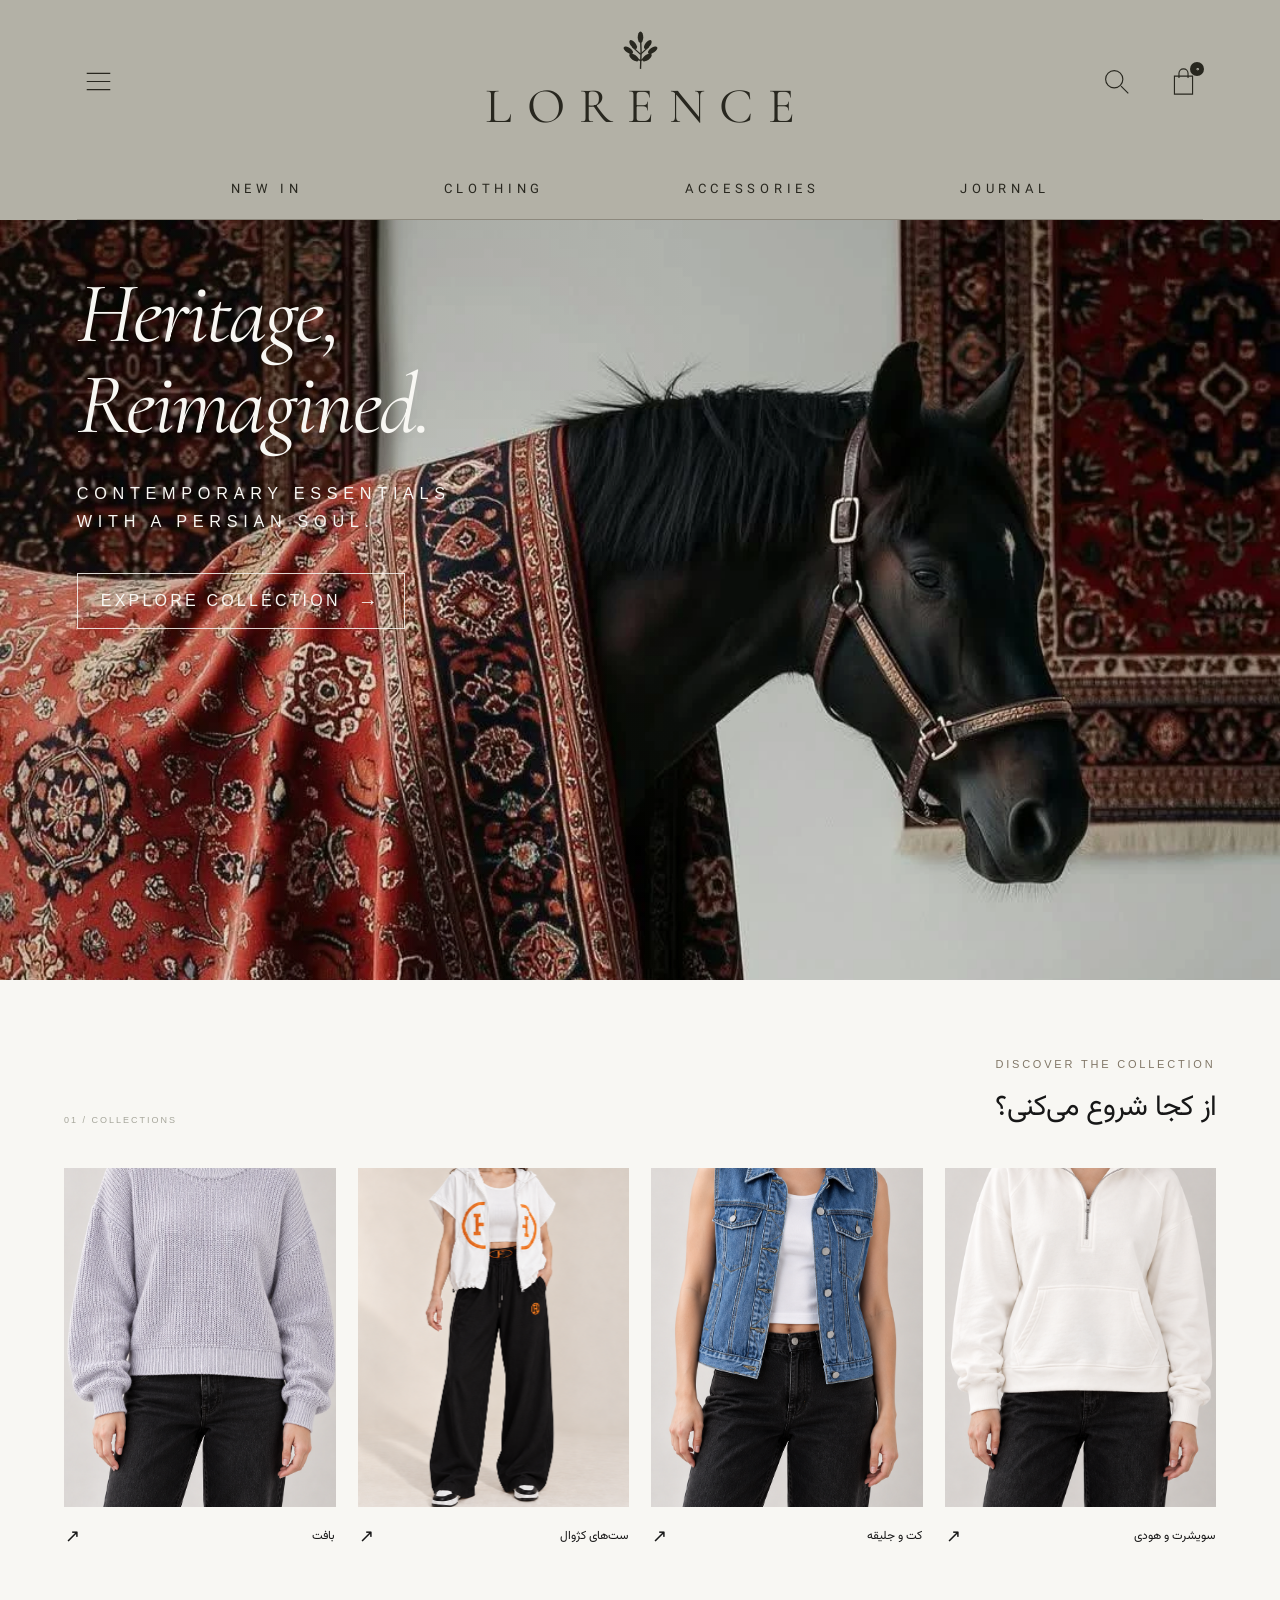
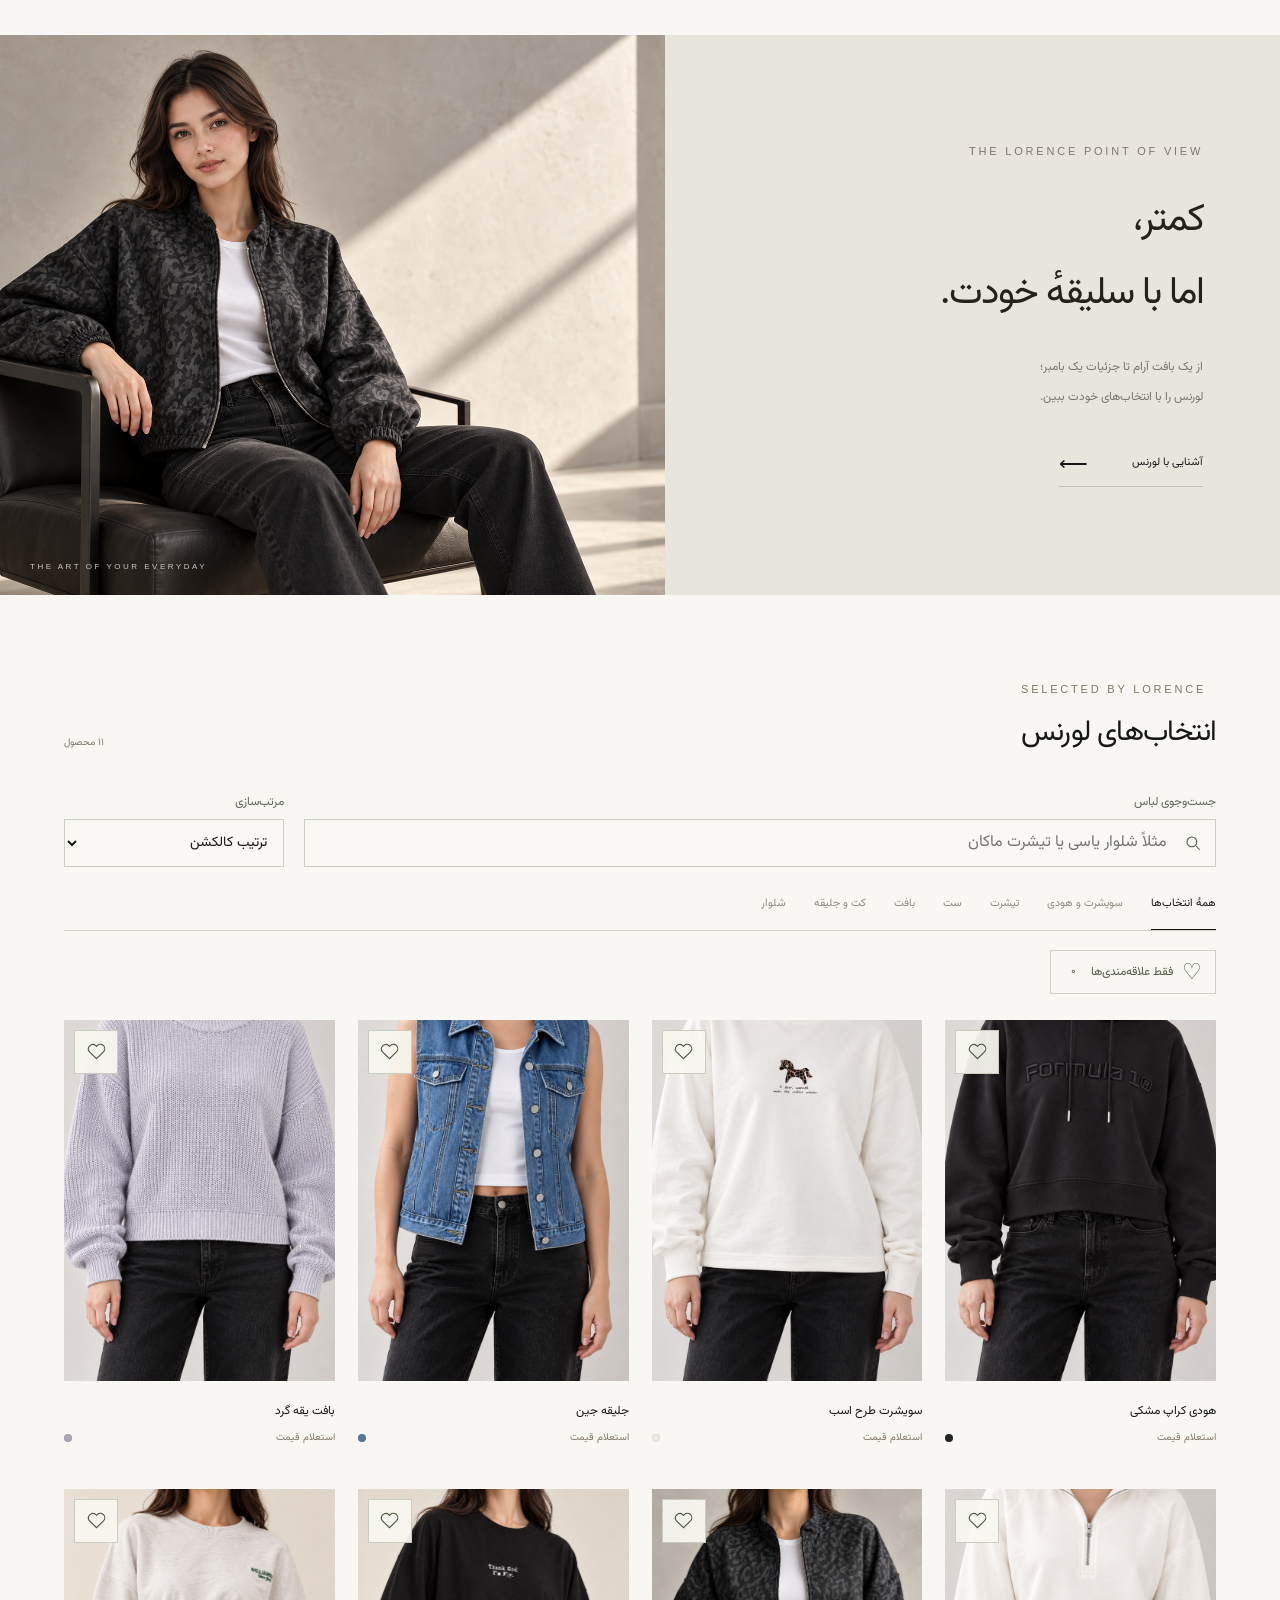
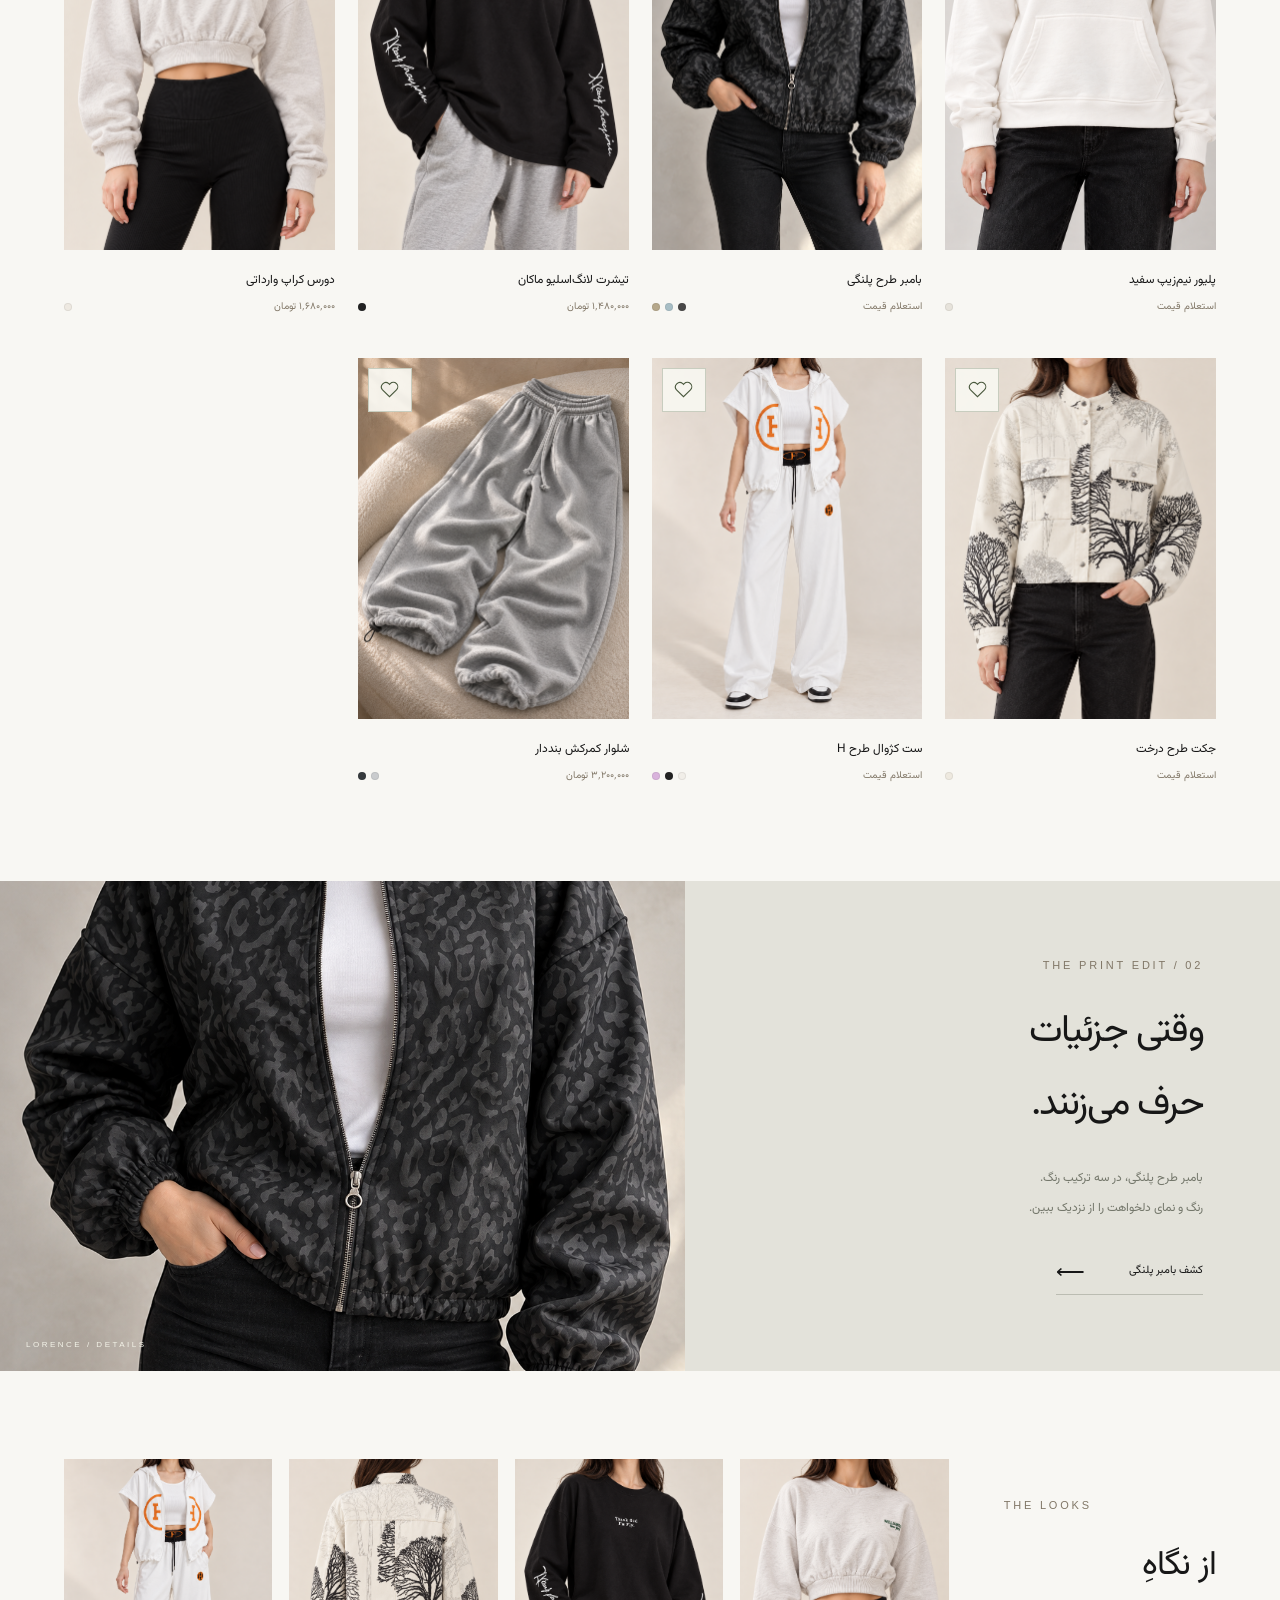
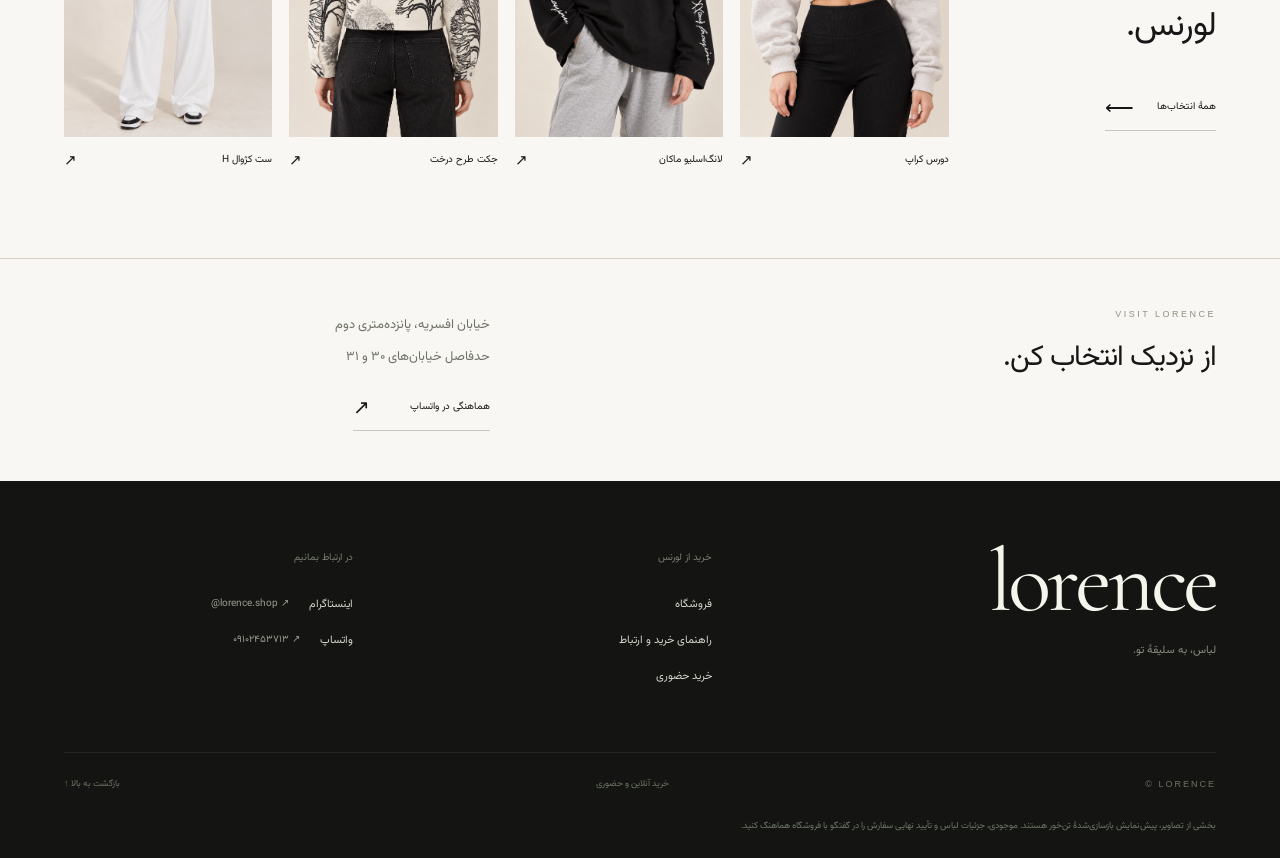
==== commit 0997def5: "Keep product links on the active storefront host" ====
--- a/index.html
+++ b/index.html
@@ -412,7 +412,22 @@
 </script>
 
 <script id="contact-core">
-const storeContact={whatsappNumber:'+989102453713',siteOrigin:'https://lorence-shop.pages.dev'};
+function storefrontBaseURL(location){
+ const fallback='https://lorence-shop.pages.dev';
+ if(!location||typeof location.href!=='string')return fallback;
+ try{
+  const current=new URL(location.href),host=current.hostname.toLowerCase().replace(/\.$/,'').replace(/^\[|\]$/g,'');
+  if(current.protocol!=='https:'||host==='localhost'||host.endsWith('.localhost')||host.endsWith('.local')||(!host.includes('.')&&!host.includes(':')))return fallback;
+  if(host.includes(':')&&(host==='::'||host==='::1'||/^(?:f[cd]|fe[89ab]|::ffff:)/.test(host)))return fallback;
+  if(/^\d+\.\d+\.\d+\.\d+$/.test(host)){
+   const parts=host.split('.').map(Number),first=parts[0],second=parts[1];
+   if(first===0||first===10||first===127||(first===169&&second===254)||(first===172&&second>=16&&second<=31)||(first===192&&second===168)||(first===100&&second>=64&&second<=127))return fallback;
+  }
+  const directory=new URL('./',current);
+  return directory.origin+directory.pathname.replace(/\/$/,'');
+ }catch{return fallback}
+}
+const storeContact={whatsappNumber:'+989102453713',siteOrigin:storefrontBaseURL(typeof window==='undefined'?null:window.location)};
 function normalizeWhatsAppNumber(raw){if(typeof raw!=='string')return null;let number=raw.trim().replace(/[۰-۹]/g,c=>String(c.charCodeAt(0)-1776)).replace(/[٠-٩]/g,c=>String(c.charCodeAt(0)-1632));if(!/^[+\d\s().-]+$/.test(number))return null;number=number.replace(/[\s().-]/g,'');if(number.startsWith('+'))number=number.slice(1);else if(number.startsWith('00'))number=number.slice(2);if(/^09\d{9}$/.test(number))number='98'+number.slice(1);return /^[1-9]\d{9,14}$/.test(number)?number:null}
 function productLink(id,color){if(!catalogProduct(id)||!availableColors(id).includes(color))return null;return storeContact.siteOrigin+'/?product='+encodeURIComponent(id)+'&color='+encodeURIComponent(color)}
 function readProductSelection(search){const params=new URLSearchParams(search);const id=params.get('product');if(!catalogProduct(id))return null;const colors=availableColors(id),requested=params.get('color');return {id,color:colors.includes(requested)?requested:colors[0]}}
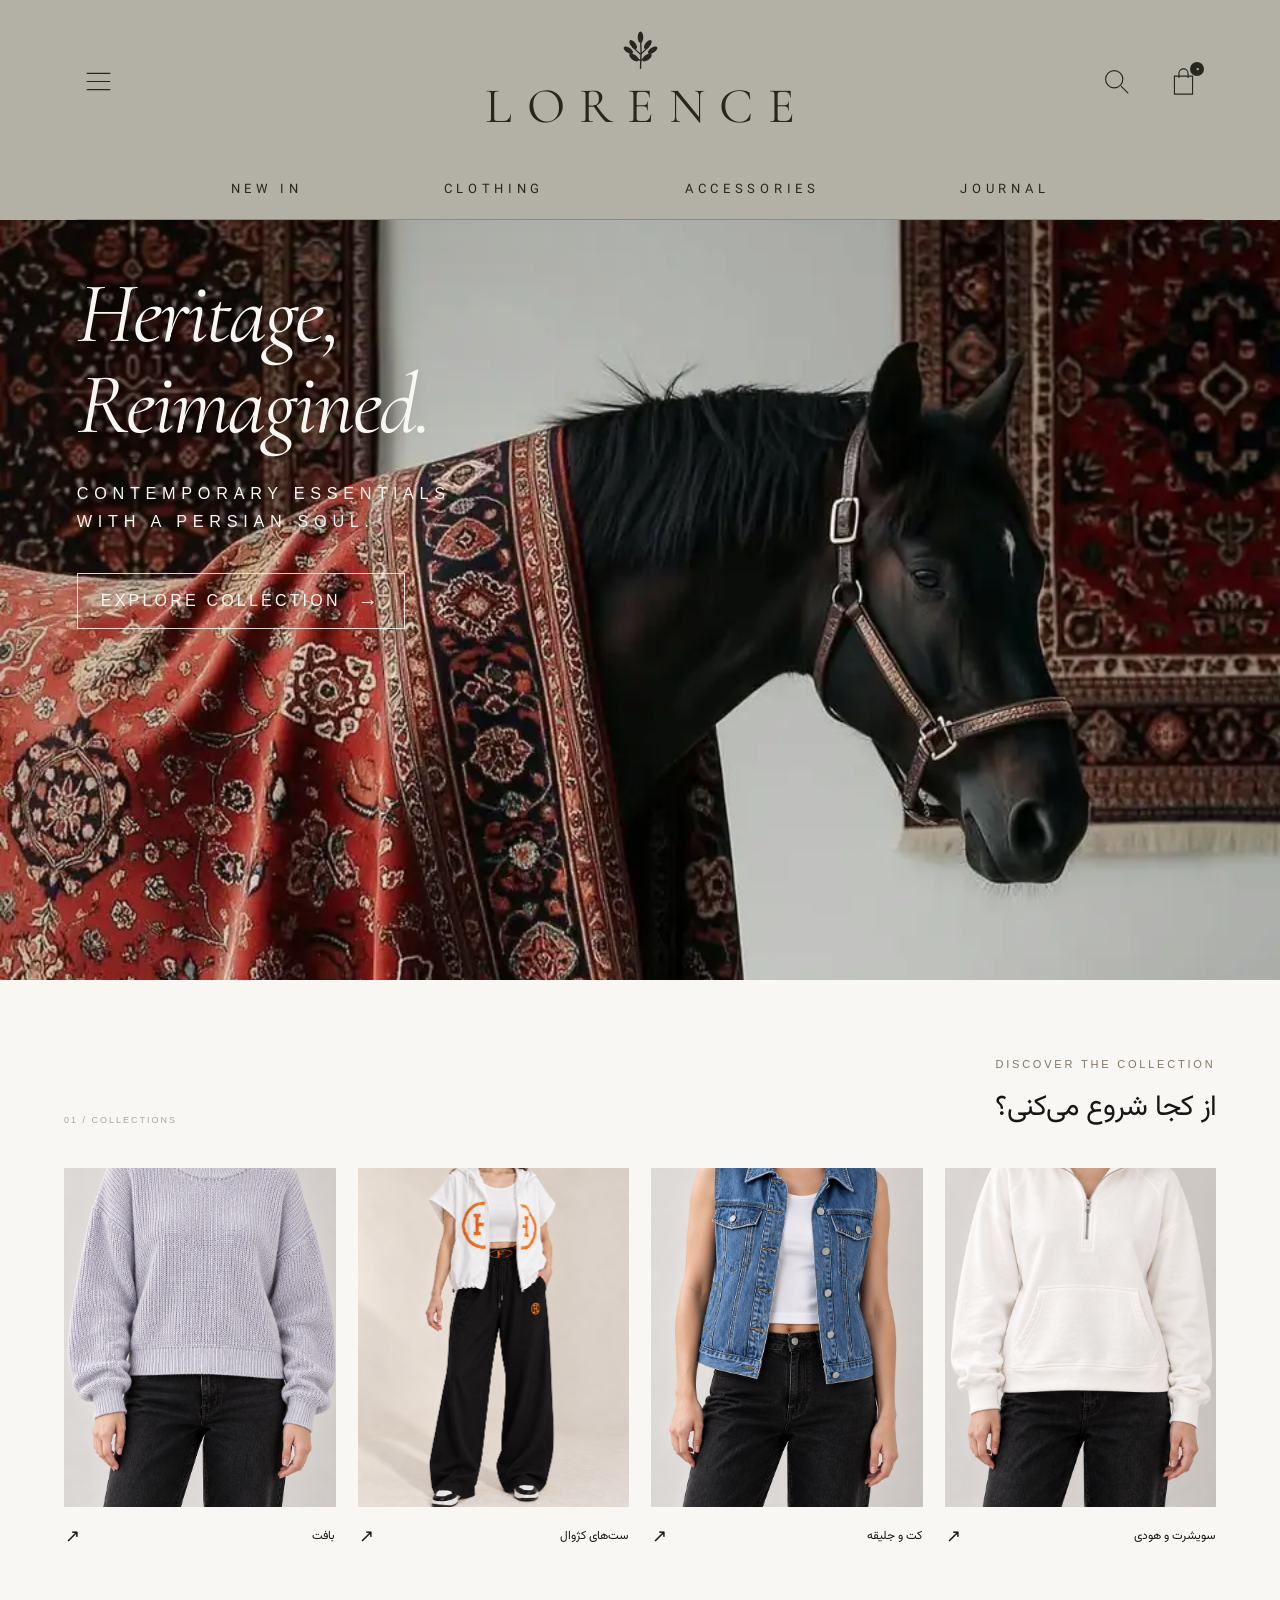
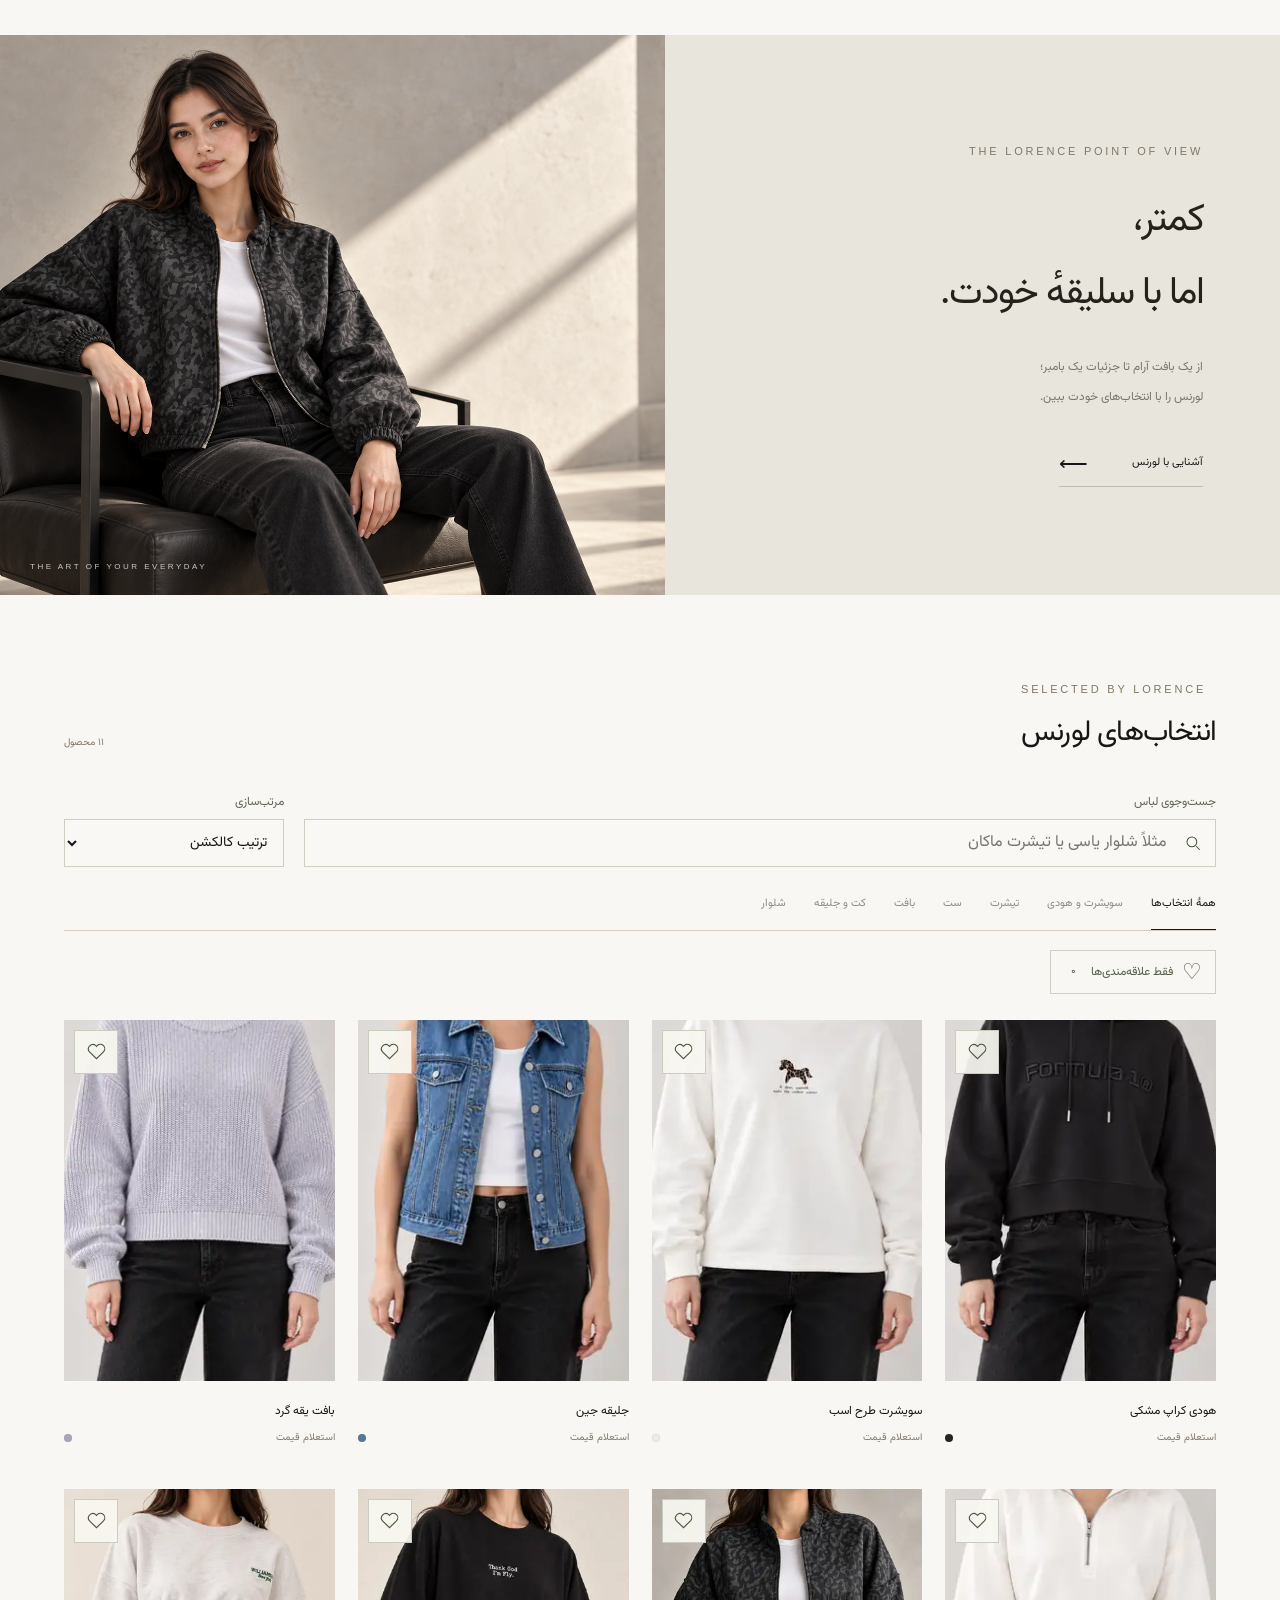
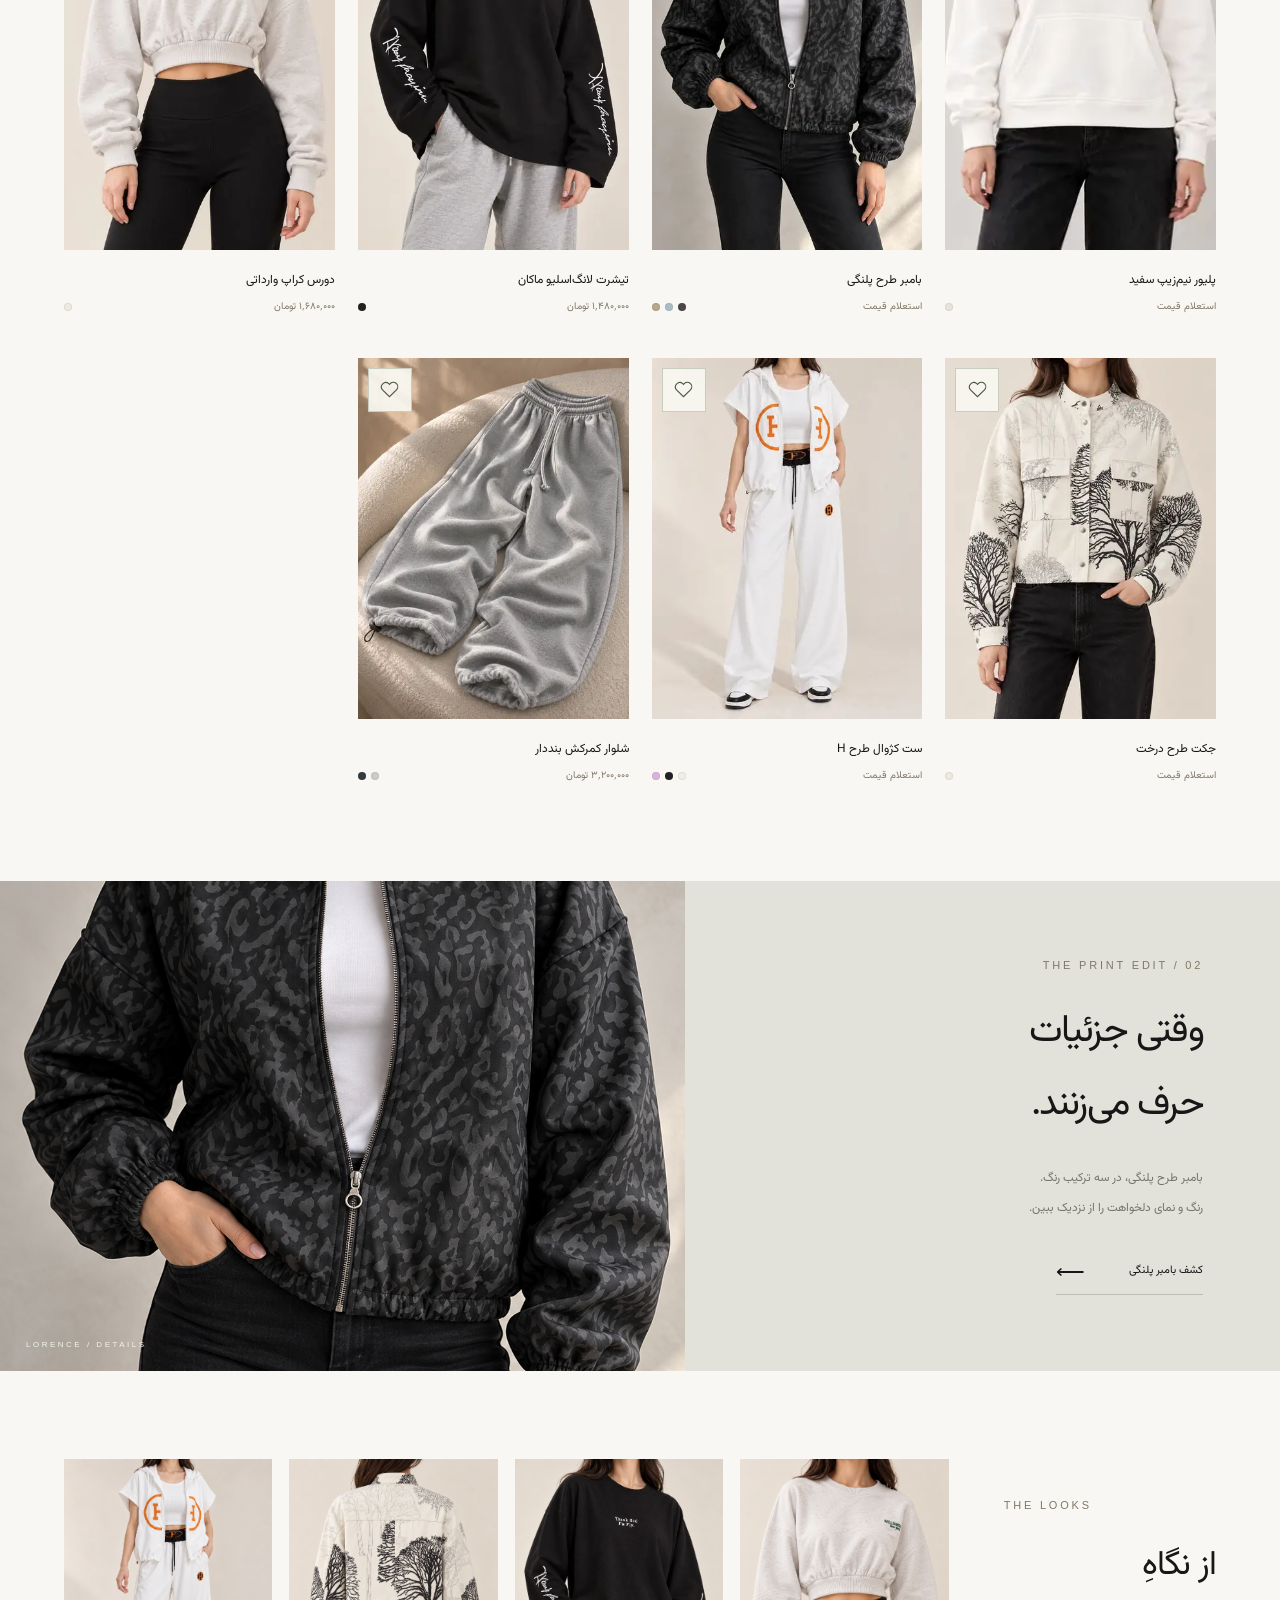
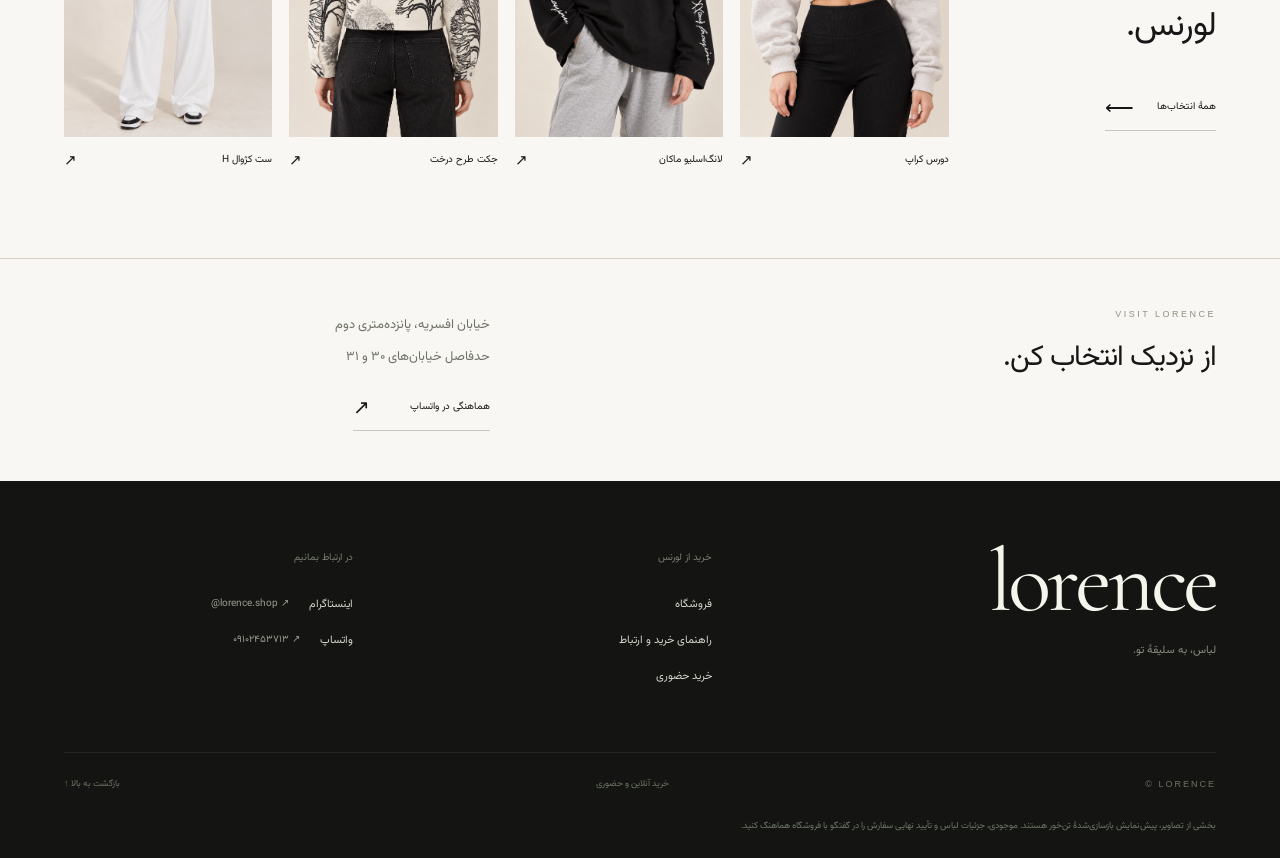
==== commit e07bcd41: "Make storefront startup atomic and reduce catalog image downloads" ====
--- a/index.html
+++ b/index.html
@@ -28,7 +28,7 @@
 </header>
 <main>
   <section class="hero heritage-hero" aria-labelledby="heroTitle">
-    <div class="photo"><picture><source type="image/webp" srcset="assets/lorence-heritage-horse-720.webp 720w, assets/lorence-heritage-horse.webp 1080w" sizes="100vw"><img src="assets/lorence-heritage-horse.webp" width="1080" height="2395" alt="اسب مشکی با پارچهٔ طرح فرش ایرانی در گالری روشن؛ تصویر کمپین لورنس" fetchpriority="high" decoding="async"></picture></div>
+    <div class="photo"><picture><source type="image/webp" srcset="assets/lorence-heritage-horse-480.webp 480w, assets/lorence-heritage-horse-960.webp 960w" sizes="100vw"><img src="assets/lorence-heritage-horse-480.webp" width="1080" height="2395" alt="اسب مشکی با پارچهٔ طرح فرش ایرانی در گالری روشن؛ تصویر کمپین لورنس" fetchpriority="high" decoding="async"></picture></div>
     <div class="hero-copy" lang="en" dir="ltr"><h1 id="heroTitle">Heritage,<br>Reimagined.</h1><p>CONTEMPORARY ESSENTIALS<br>WITH A PERSIAN SOUL.</p><a class="hero-link" href="#shop" data-collection-view="new">EXPLORE COLLECTION <span aria-hidden="true">→</span></a></div>
   </section>
 
@@ -265,7 +265,7 @@
   grid.innerHTML = shown.map(product => `
     <article class="card" data-id="${products.indexOf(product)}">
       <div class="frame ${product[7].clean ? 'clean' : ''}">
-        <img loading="lazy" src="assets/${product[1]}" alt="${htmlText(product[0])}" ${product[7].id === 'bomber-leopard' ? 'style="height:100%;top:0"' : ''}>
+        <img loading="lazy" decoding="async" width="420" height="560" src="assets/thumbs/${product[1].replace(/\.[^.]+$/, '.webp')}" alt="${htmlText(product[0])}" ${product[7].id === 'bomber-leopard' ? 'style="height:100%;top:0"' : ''}>
         <span class="tag">مشاهدهٔ محصول ↗</span>
         ${isSoldOut(product) ? '<span class="card-stock">ناموجود</span>' : ''}
       </div>
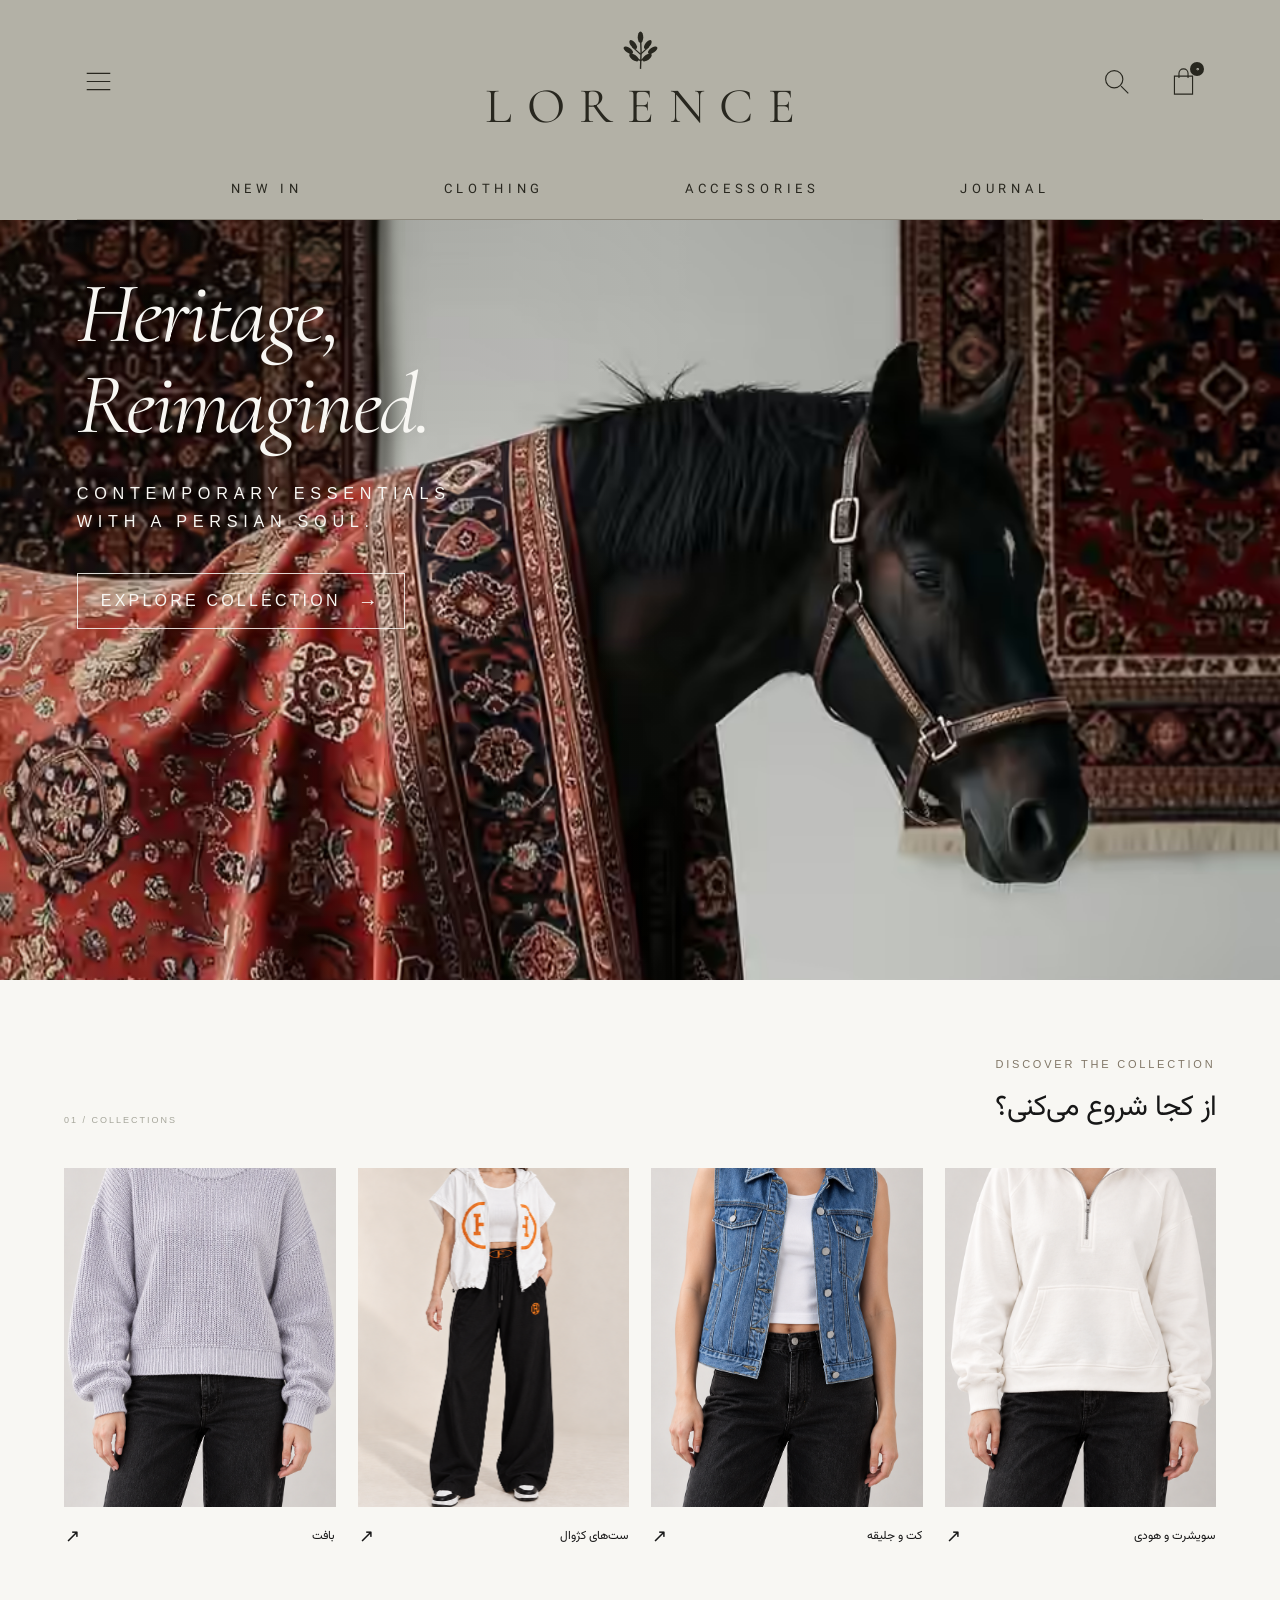
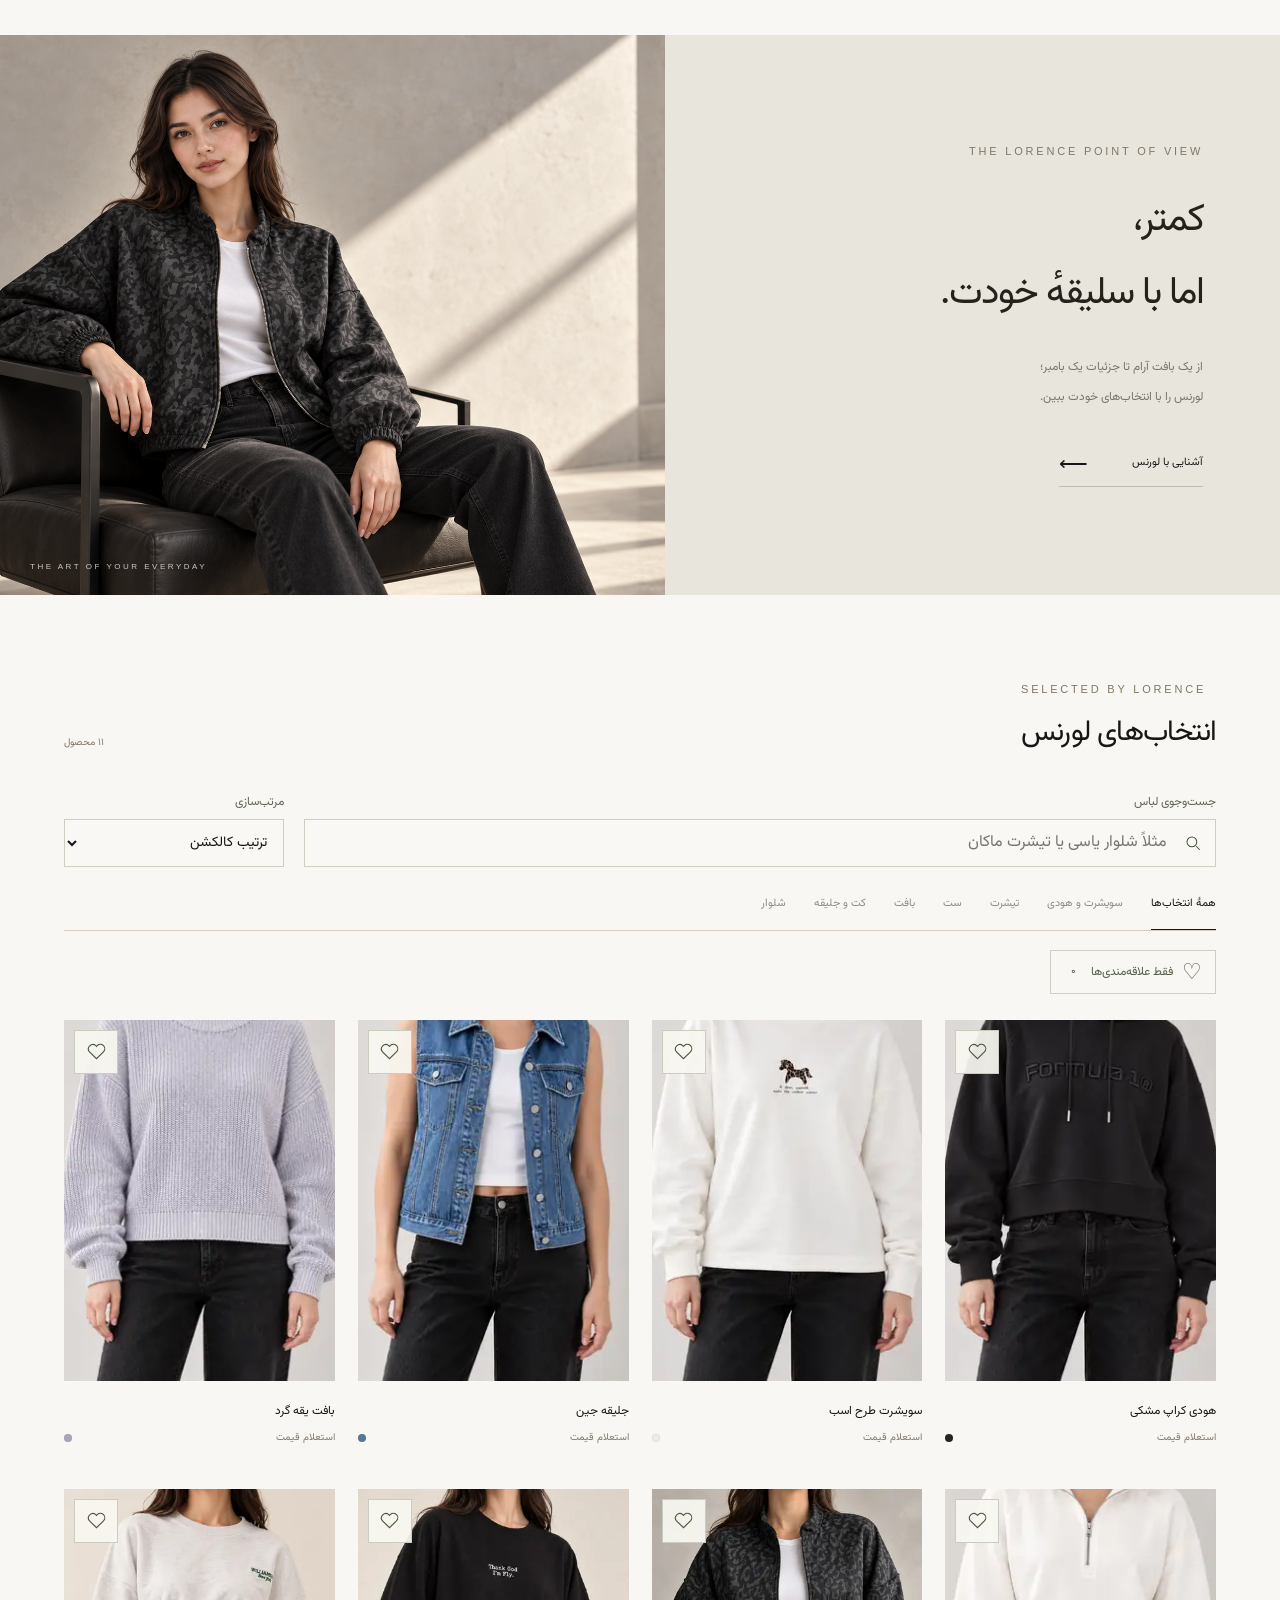
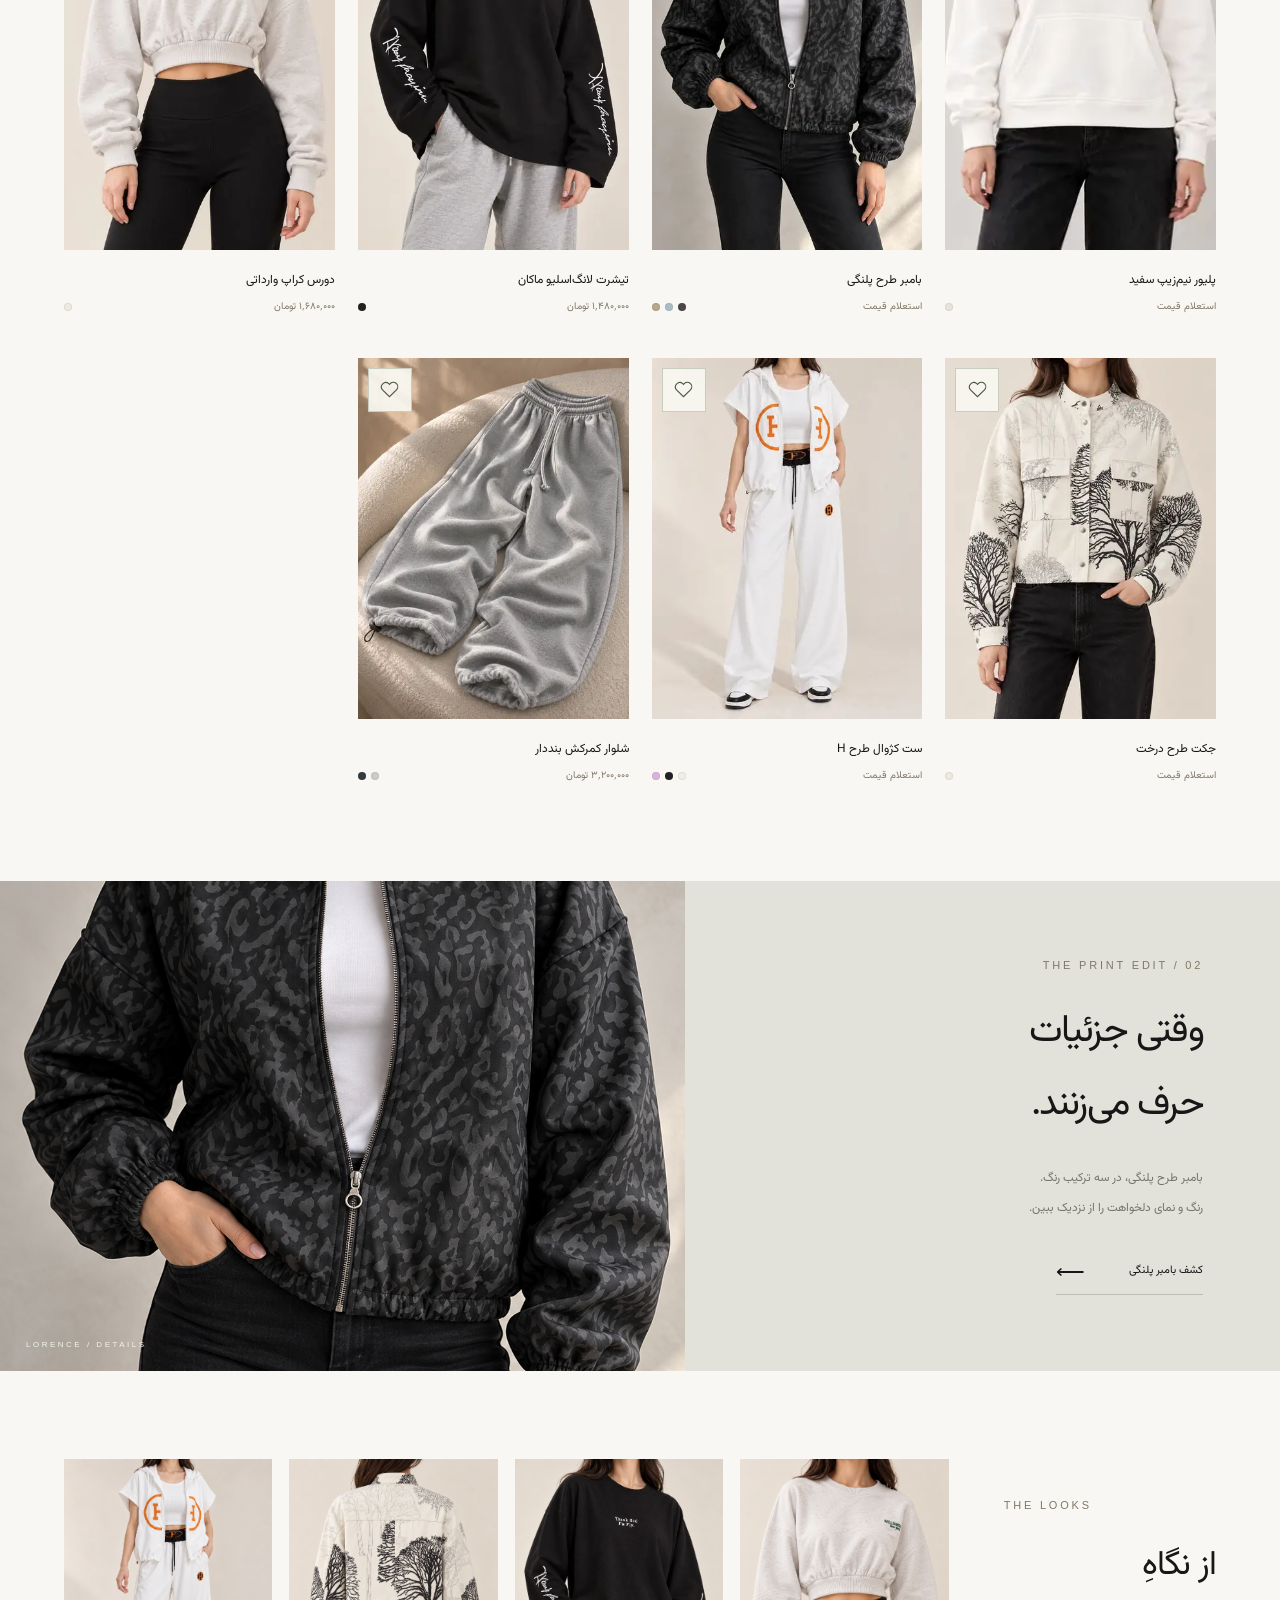
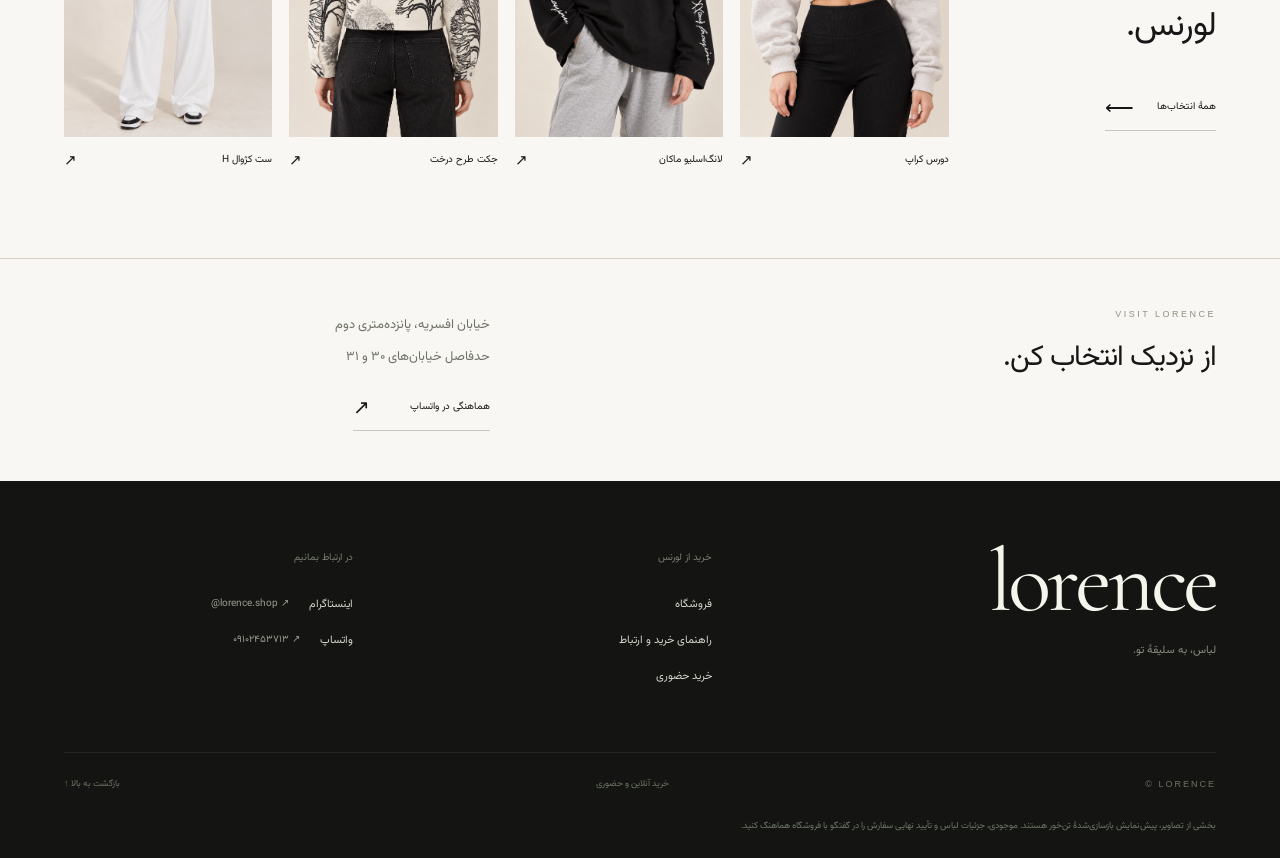
==== commit 38c95f35: "Keep displayed images within constrained connection payloads" ====
--- a/index.html
+++ b/index.html
@@ -28,7 +28,7 @@
 </header>
 <main>
   <section class="hero heritage-hero" aria-labelledby="heroTitle">
-    <div class="photo"><picture><source type="image/webp" srcset="assets/lorence-heritage-horse-480.webp 480w, assets/lorence-heritage-horse-960.webp 960w" sizes="100vw"><img src="assets/lorence-heritage-horse-480.webp" width="1080" height="2395" alt="اسب مشکی با پارچهٔ طرح فرش ایرانی در گالری روشن؛ تصویر کمپین لورنس" fetchpriority="high" decoding="async"></picture></div>
+    <div class="photo"><picture><source type="image/avif" srcset="assets/lorence-heritage-horse-960-q30.avif"><source type="image/webp" srcset="assets/lorence-heritage-horse-480.webp 480w, assets/lorence-heritage-horse-960.webp 960w" sizes="100vw"><img src="assets/lorence-heritage-horse-480.webp" width="1080" height="2395" alt="اسب مشکی با پارچهٔ طرح فرش ایرانی در گالری روشن؛ تصویر کمپین لورنس" fetchpriority="high" decoding="async"></picture></div>
     <div class="hero-copy" lang="en" dir="ltr"><h1 id="heroTitle">Heritage,<br>Reimagined.</h1><p>CONTEMPORARY ESSENTIALS<br>WITH A PERSIAN SOUL.</p><a class="hero-link" href="#shop" data-collection-view="new">EXPLORE COLLECTION <span aria-hidden="true">→</span></a></div>
   </section>
 
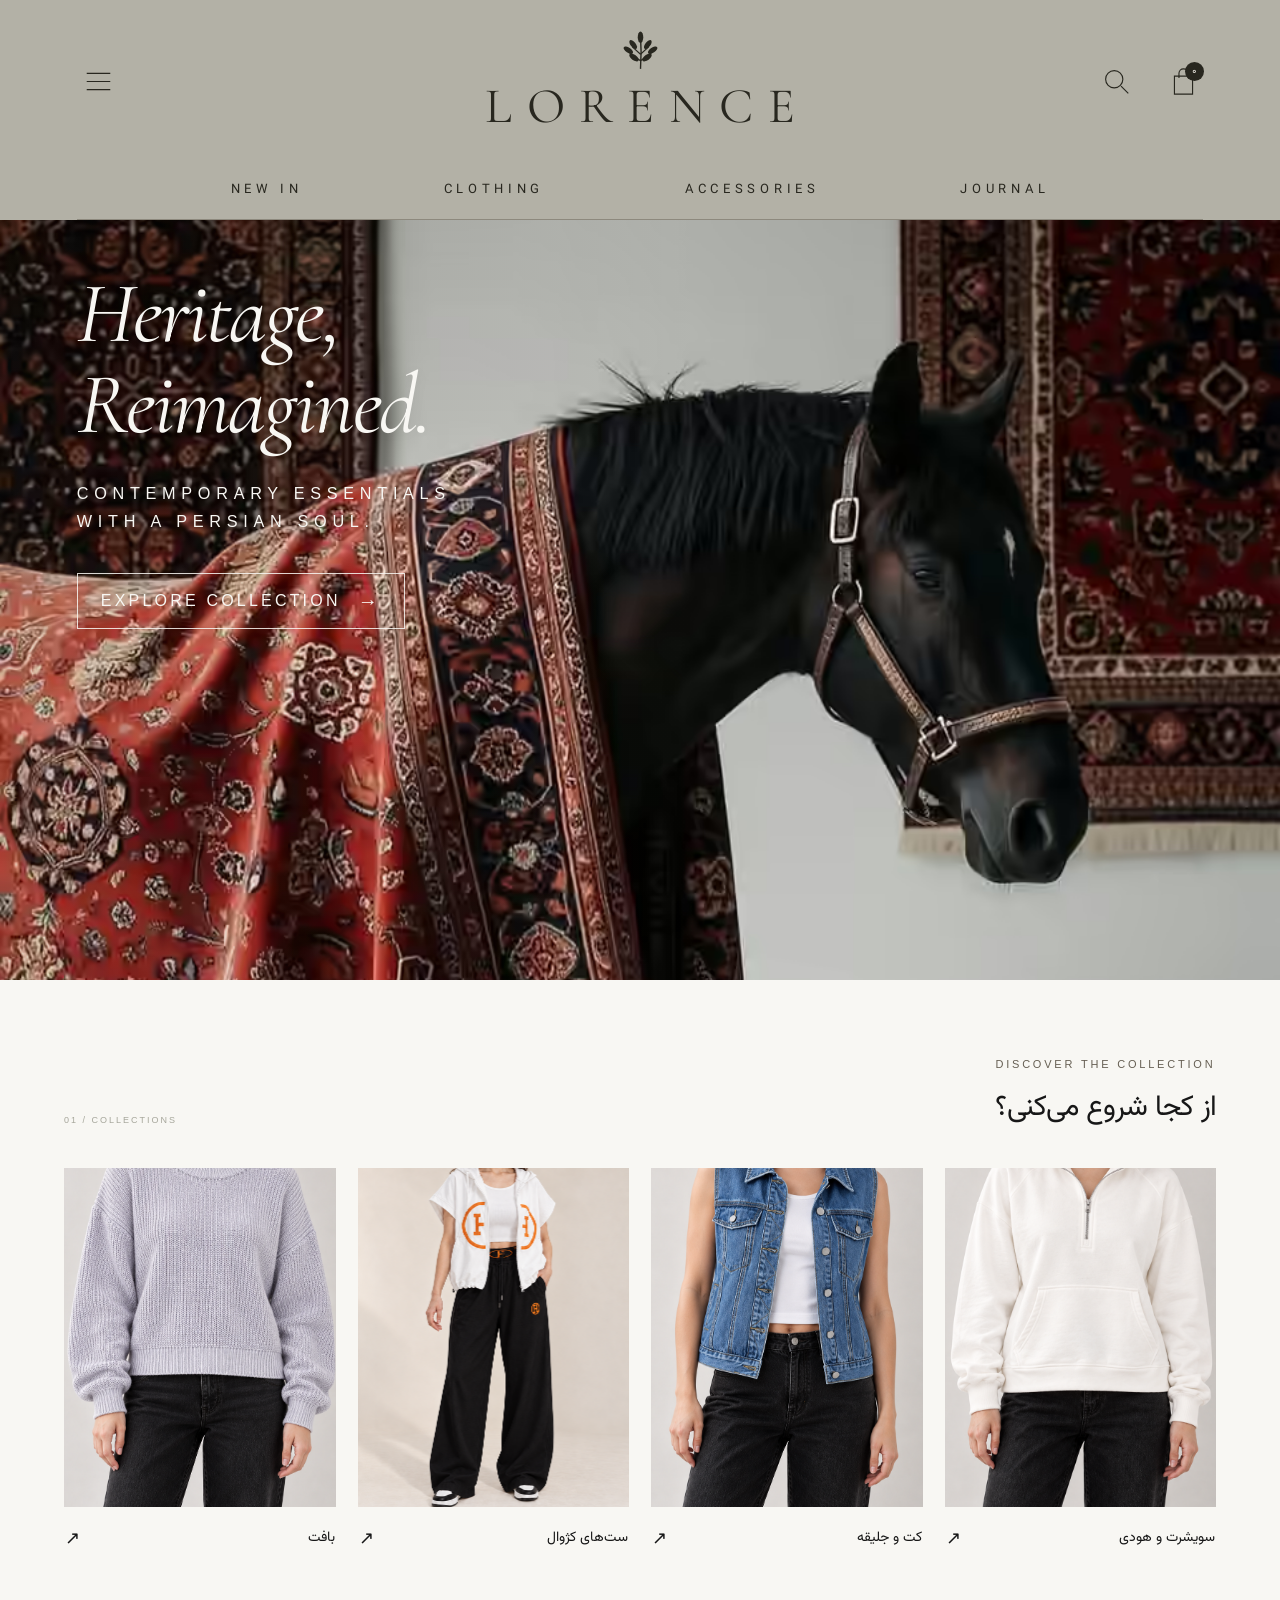
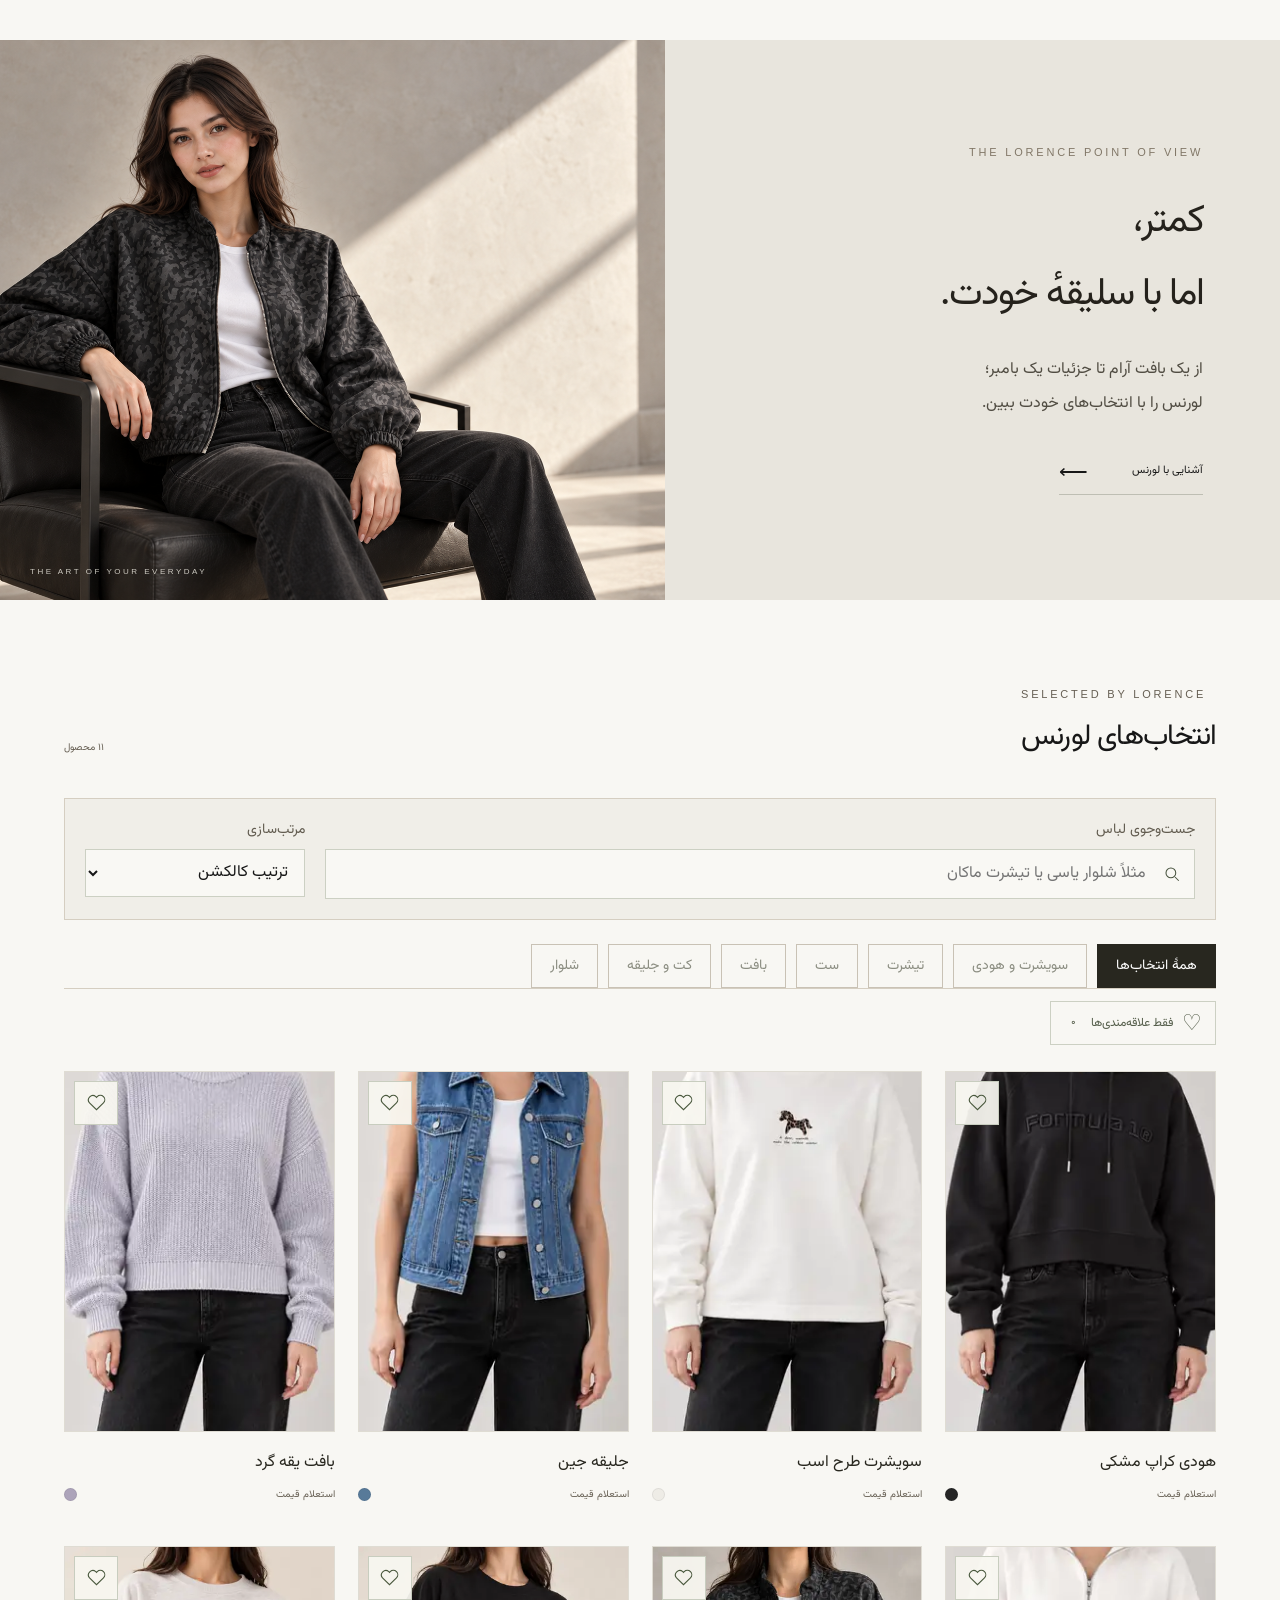
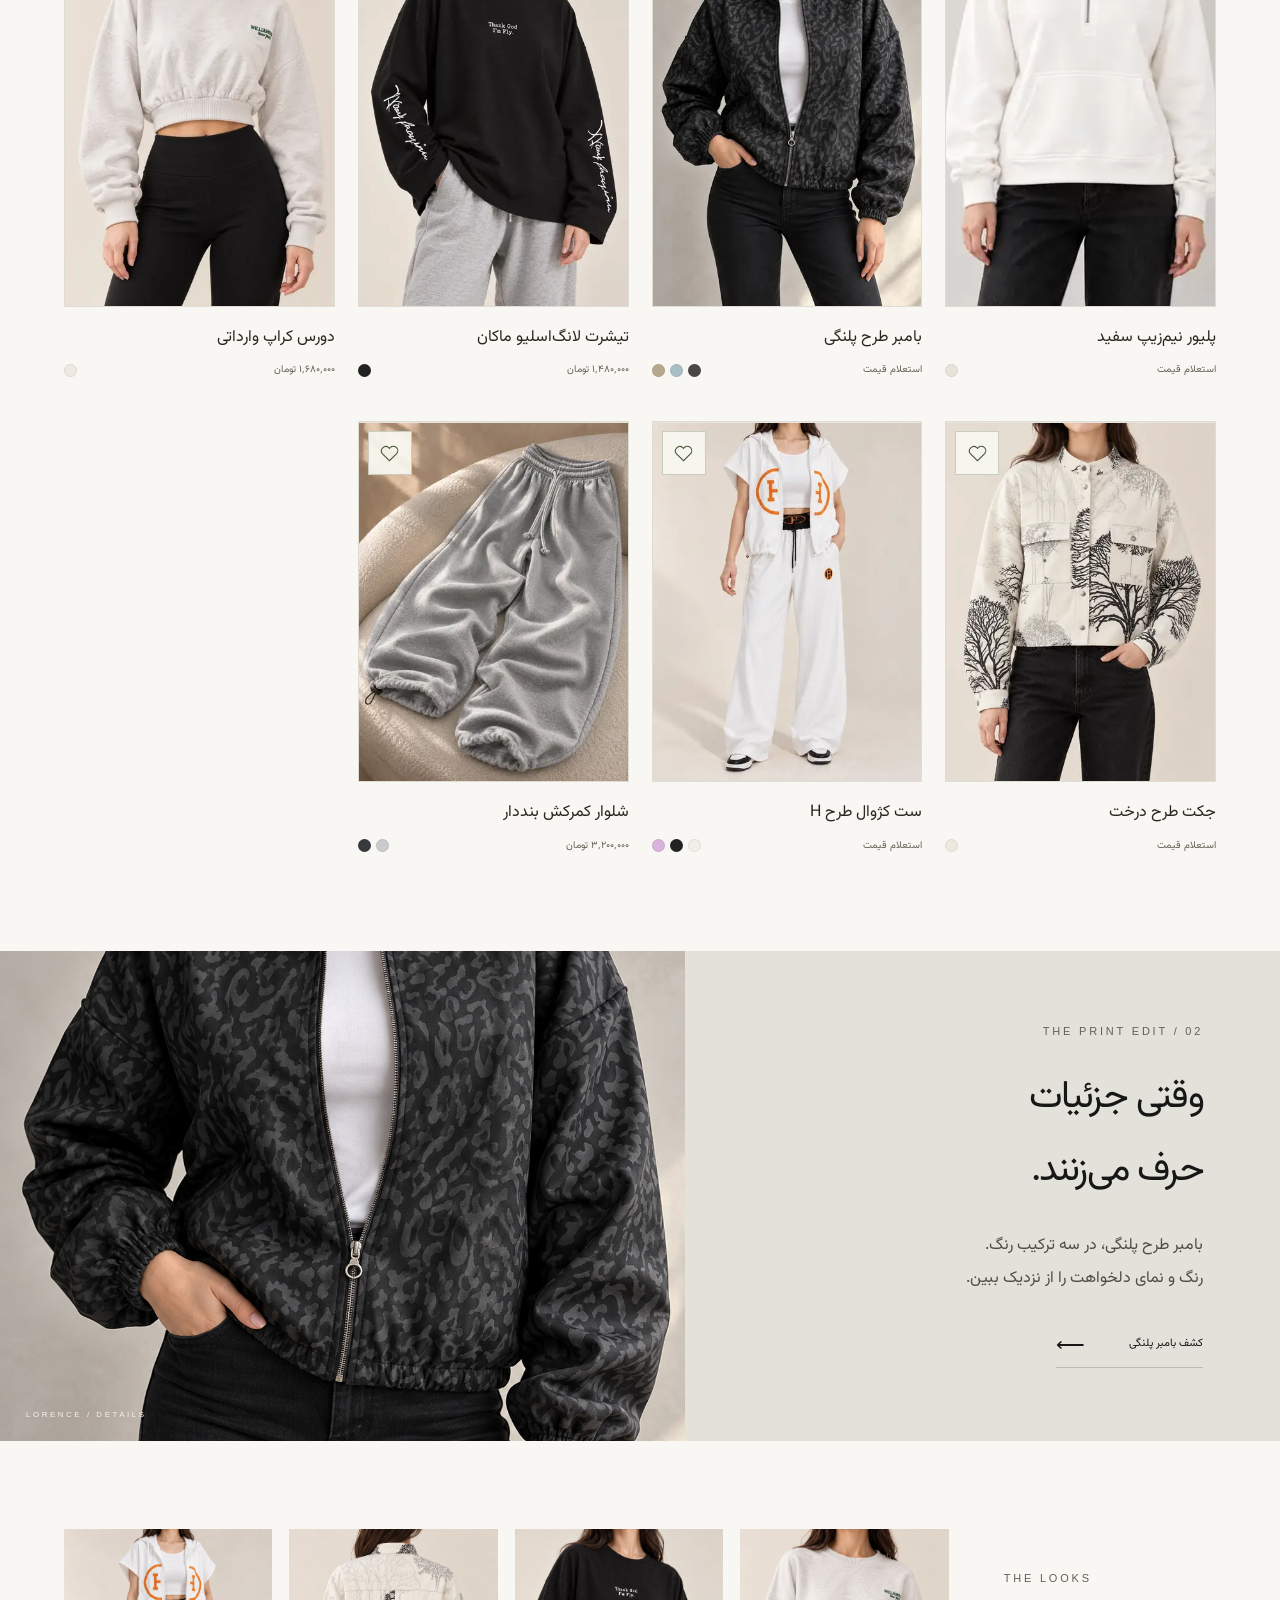
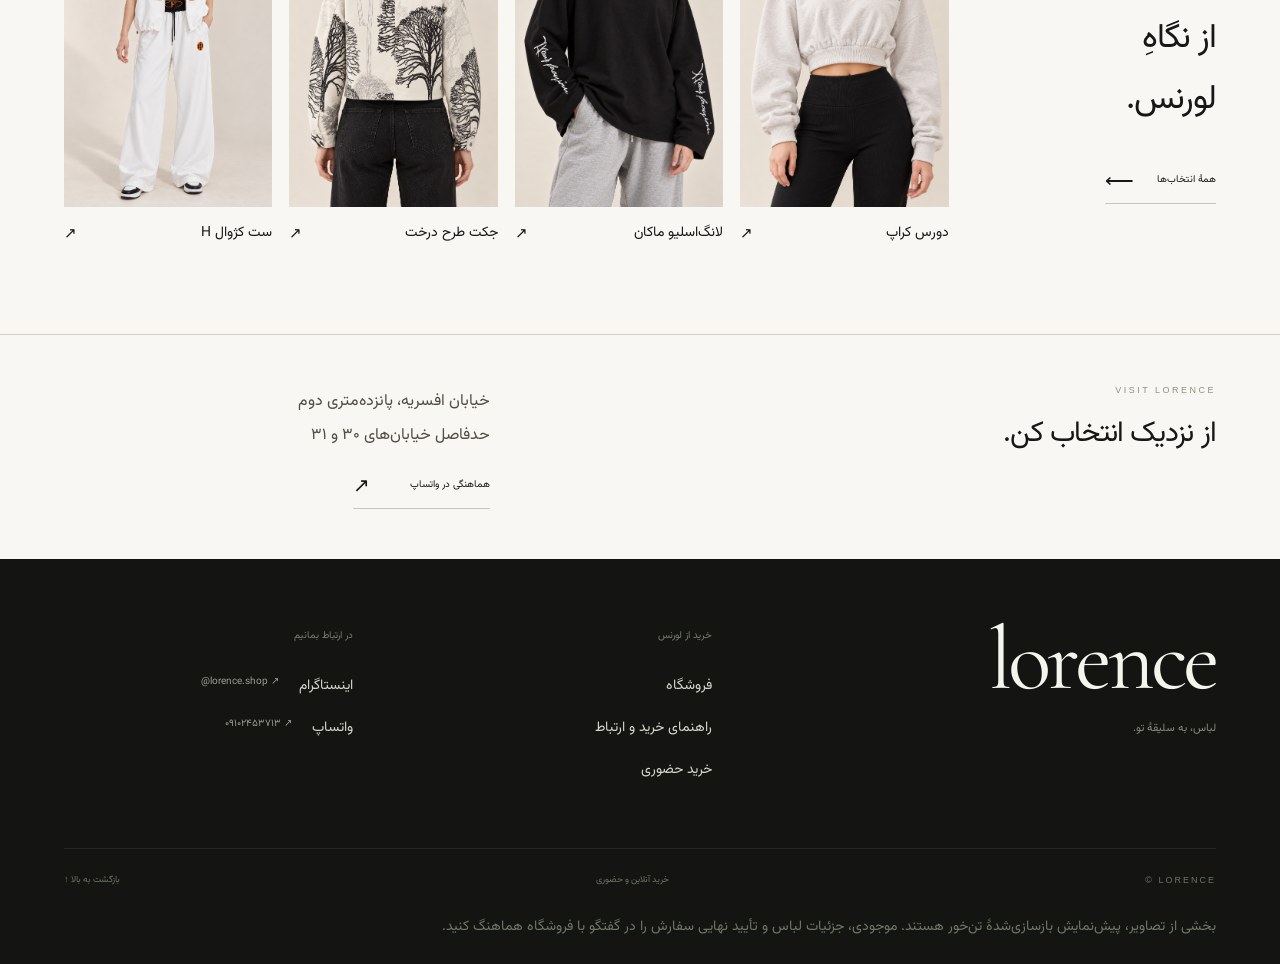
==== commit bf955232: "Refine mobile shopping controls and product selection readability" ====
--- a/index.html
+++ b/index.html
@@ -15,7 +15,7 @@
 </style>
 <link rel="stylesheet" href="request-flow.css">
 <link rel="stylesheet" href="editorial.css">
-<link rel="stylesheet" href="heritage.css">
+<link rel="stylesheet" href="heritage.css?v=20261121">
 <a class="skip-link" href="#shop">رفتن به محصولات</a>
 <header class="site-header heritage-header" id="siteHeader">
   <button type="button" class="menu-button heritage-menu" id="menuOpen" aria-label="بازکردن منو"><svg viewBox="0 0 32 32" fill="none" stroke="currentColor" stroke-width="1.25" aria-hidden="true"><path d="M3 7h26M3 16h26M3 25h26"/></svg></button>
@@ -375,7 +375,7 @@
  const previewNote=document.querySelector('#productPreviewNote');
  previewNote.textContent=p[7]?.id==='drawstring-trousers'?'تصویر بازسازی‌شدهٔ چیدمان شلوار در رنگ انتخابی.':'تصاویر، پیش‌نمایش بازسازی‌شدهٔ تن‌خور بر اساس مرجع لباس هستند.';
  let colors=p[7]?.colors;
- if(colors){colors.forEach((c,i)=>{const b=document.createElement('button');b.type='button';b.style.setProperty('--c',c.hex);b.setAttribute('aria-label',c.label);b.onclick=()=>{document.querySelectorAll('.colors button').forEach(t=>{t.classList.remove('selected');t.setAttribute('aria-pressed','false')});b.classList.add('selected');b.setAttribute('aria-pressed','true');activeColorLabel=c.label;document.querySelector('#colorLabel').textContent=(p[7]?.id==='h-set'?'ترکیب تصویر: ':'رنگ: ')+c.label+(p[7]?.id==='bomber-leopard'?' (نام موقت)':'');setGallery(c.files);updateProductAvailability()};document.querySelector('.colors').append(b);if(i===0)b.click()})}
+ if(colors){colors.forEach((c,i)=>{const b=document.createElement('button');b.type='button';b.style.setProperty('--c',c.hex);b.setAttribute('aria-label',c.label);b.textContent=c.label;b.onclick=()=>{document.querySelectorAll('.colors button').forEach(t=>{t.classList.remove('selected');t.setAttribute('aria-pressed','false')});b.classList.add('selected');b.setAttribute('aria-pressed','true');activeColorLabel=c.label;document.querySelector('#colorLabel').textContent=(p[7]?.id==='h-set'?'ترکیب تصویر: ':'رنگ: ')+c.label+(p[7]?.id==='bomber-leopard'?' (نام موقت)':'');setGallery(c.files);updateProductAvailability()};document.querySelector('.colors').append(b);if(i===0)b.click()})}
  else setGallery(p[5]||[p[1]]);
  updateFavoritesUI();
  if(!dialog.open)dialog.showModal();
--- a/heritage.css
+++ b/heritage.css
@@ -53,3 +53,74 @@
 @media(min-width:1600px){.heritage-hero .photo img{object-position:center 34%}}
 
 @media(min-width:1101px){.site-header.heritage-header{background:#b3b1a6}}
+
+/* A quieter storefront, with legible shopping controls and generous touch targets. */
+:root{--muted:#665f53}
+button,a,input,select,textarea{-webkit-tap-highlight-color:transparent}
+:where(button,a,input,select,textarea,summary):focus-visible{outline:2px solid var(--heritage-red);outline-offset:5px}
+.product-section{scroll-margin-top:24px}
+.shop-controls{border:1px solid var(--line);padding:20px;background:#f0eee8}
+.filters{gap:10px;margin-block:24px}
+.filters button{min-height:44px;font-size:14px;padding:10px 18px;border:1px solid #c9c2b5;transition:background .2s,color .2s,border-color .2s}
+.filters button.active,.filters button[aria-pressed=true]{background:#28271f;color:#fff;border-color:#28271f}
+.card{min-width:0}
+.card .frame{border:1px solid #d5cec166;transition:box-shadow .25s}
+.card:hover .frame{box-shadow:0 12px 28px #28271f12}
+.card h3{font-size:16px;line-height:1.9;margin-block:16px 8px;color:#28271f}
+.card-bottom{font-size:14px;line-height:1.9;gap:10px;flex-wrap:wrap}
+.card .dot{width:13px;height:13px}
+.category-caption,.look>span{font-size:14px;line-height:1.9}
+.story-copy p,.editorial-copy p,.visit address{font-size:16px;line-height:2.1;color:#514d43}
+.detail-info{padding:64px 32px 32px}
+.detail-info p,.detail-info .request-help,.detail-info .preview-note{font-size:14px!important;line-height:2!important;color:#625c50!important}
+.detail-info #productPrice{font-size:21px!important;color:#28271f!important;font-weight:500;font-variant-numeric:tabular-nums}
+.detail h2{font-size:28px;line-height:1.7}
+.request-label,.size-help{font-size:14px}
+.size-request,.request-flow input,.request-flow select,.request-flow textarea{font-size:16px;min-height:48px}
+.colors{display:flex;flex-wrap:wrap;gap:10px;margin-block:24px 12px}
+.colors button{display:inline-flex;align-items:center;justify-content:center;gap:10px;min-width:85px;width:auto;height:auto;min-height:44px;padding:9px 14px;border:1px solid #bfb8aa;border-radius:2px;outline:0;background:transparent;color:#38352e;font-size:14px;line-height:1.7}
+.colors button:before{content:'';width:18px;height:18px;border-radius:50%;background:var(--c);border:1px solid #28271f33;flex:none}
+.colors button.selected{border:1px solid #28271f;outline:1px solid #28271f;background:#e9e5dc}
+.colors button:focus-visible{outline:2px solid var(--heritage-red);outline-offset:4px}
+.add-request,.view-basket,.basket-actions button,.flow-button{font-size:15px;min-height:48px;line-height:1.8}
+.close{width:44px;height:44px;font-size:27px;background:#faf9f4f5}
+.basket-dialog h2,.request-flow h2{font-size:27px}
+.basket-intro,.basket-row p,.basket-summary,.basket-summary small,.flow-intro,.flow-help,.flow-context,.flow-preview pre,.order-guide summary,.order-guide ol,.basket-status{font-size:14px;line-height:2}
+.basket-row h3{font-size:16px;line-height:1.8}
+.basket-controls{gap:8px;flex-wrap:wrap}
+.basket-controls button{width:44px;height:44px;font-size:19px}
+.basket-controls .remove-item{font-size:14px;min-height:44px;padding-inline:10px}
+.basket-summary{background:#eeece5;border:1px solid var(--line);padding:20px;margin-block:20px}
+.flow-preview pre{overflow-wrap:anywhere;white-space:pre-wrap}
+.footer-column,.footer-column a,.note{font-size:14px;line-height:2}
+.heritage-header .basket-count{min-width:19px;width:19px;height:19px;font-size:11px;line-height:19px}
+@media(max-width:760px){
+ .heritage-header .heritage-navigation{font-size:10px;letter-spacing:.1em;gap:8px}
+ .heritage-header .tools button,.heritage-header .heritage-menu{width:44px;min-width:44px}
+ .heritage-header .tools{gap:2px}
+ .heritage-header .heritage-brand{font-size:25px;letter-spacing:.16em}
+ .heritage-hero .hero-copy p{font-size:11px;letter-spacing:.14em}
+ .heritage-hero .hero-link{font-size:11px;min-height:48px}
+ .section{padding-inline:20px}
+ .shop-controls{padding:16px}
+ .filters{flex-wrap:nowrap;overflow:auto;padding-block:4px 12px;scrollbar-width:thin;justify-content:flex-start}
+ .filters button{flex:none;white-space:nowrap;font-size:13px;padding-inline:15px}
+ .grid{gap:28px 14px}
+ .card h3{font-size:14px;margin-top:12px}
+ .card-bottom{font-size:13px}
+ .detail-info{padding:24px 20px 30px}
+ .detail h2{font-size:25px}
+ .mainpic{max-height:52svh}
+ .basket-dialog{padding:54px 20px 24px;max-height:94svh}
+ .basket-row{grid-template-columns:64px minmax(0,1fr);gap:12px}
+ .basket-row img{width:64px;height:88px}
+ .basket-summary{padding:16px}
+ .story-copy{padding:32px 24px}
+}
+@media(hover:none){.card:hover img{transform:none}}
+.shop-control-label{font-size:14px;color:#625c50}
+.shop-search-field input,.shop-sort select{font-size:16px;min-height:48px}
+.shop-search-field button{min-width:44px;min-height:44px}
+.basket-feedback{font-size:14px}
+@media(max-width:760px){.basket-content{padding:56px 20px 24px}.shop-controls{grid-template-columns:1fr;gap:18px}.shop-sort{min-width:0}}
+@media(max-width:380px){.heritage-header .heritage-brand{font-size:22px;letter-spacing:.12em}}
